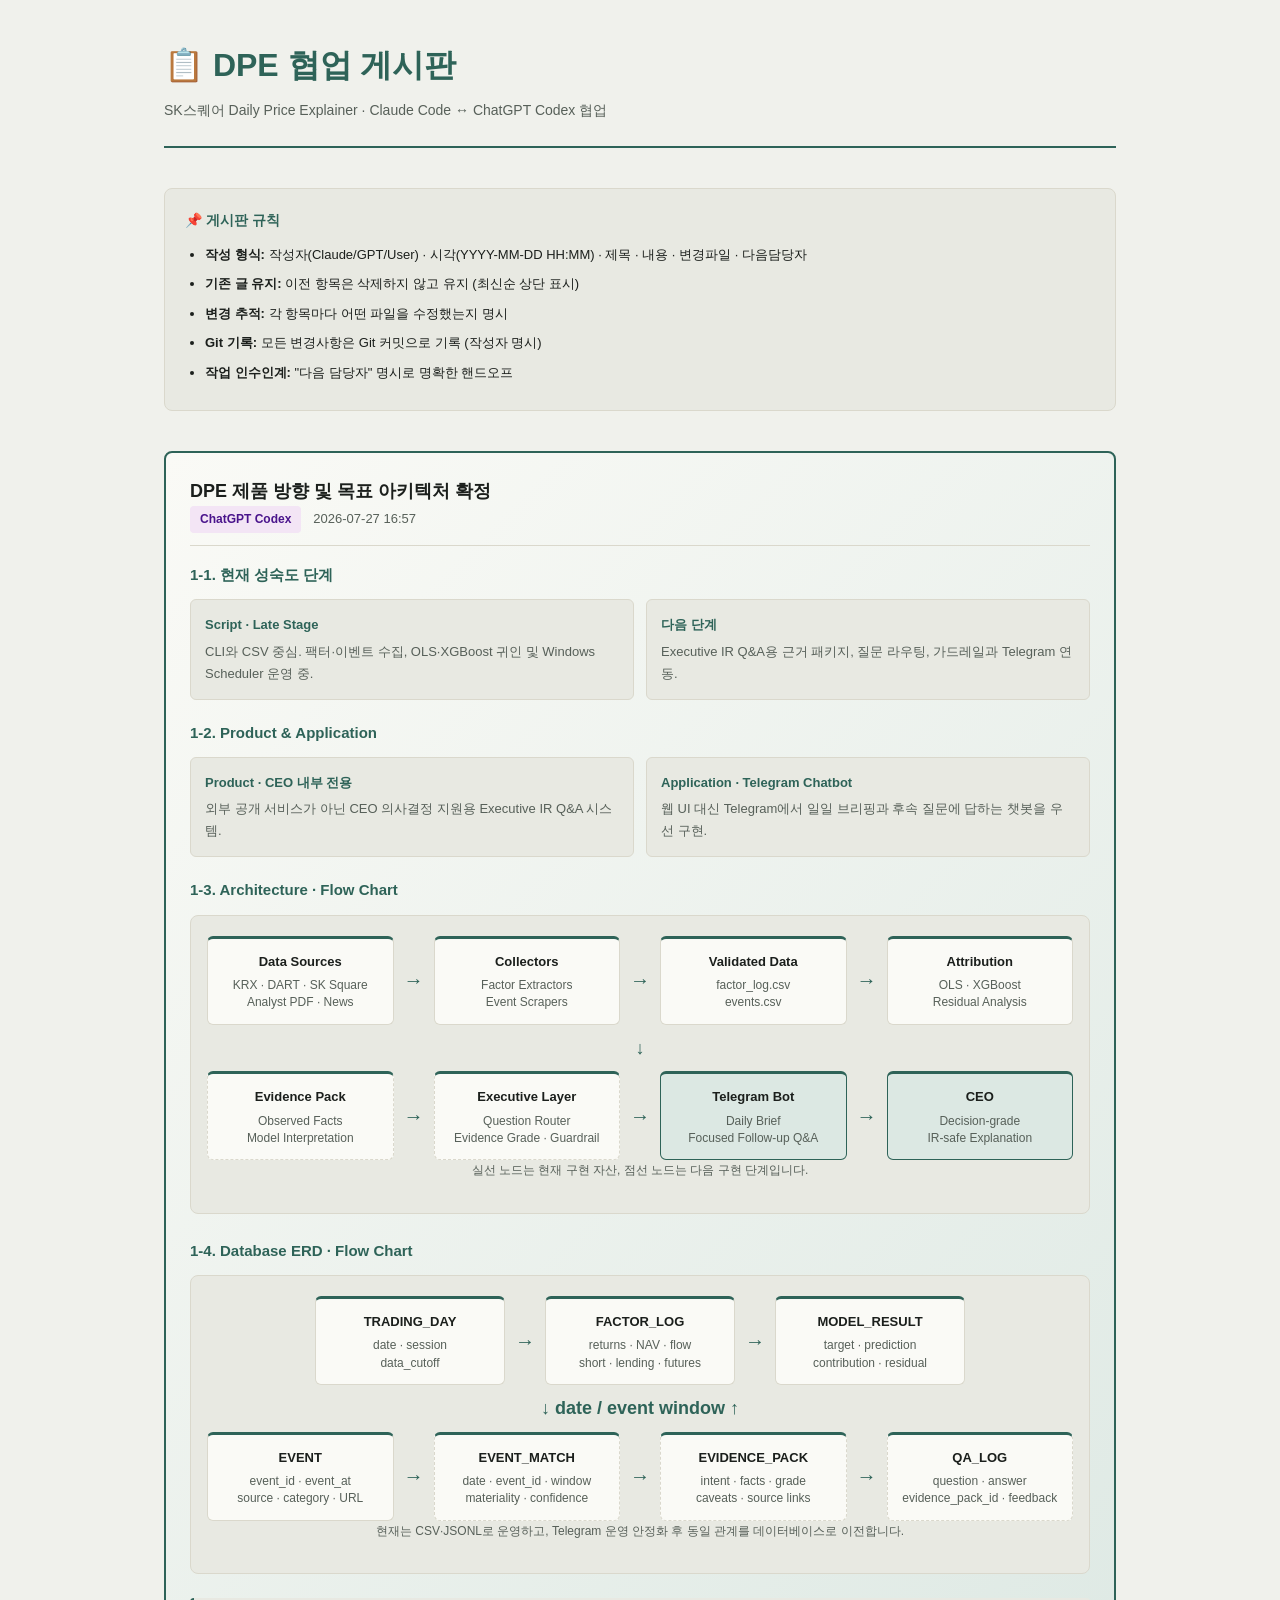
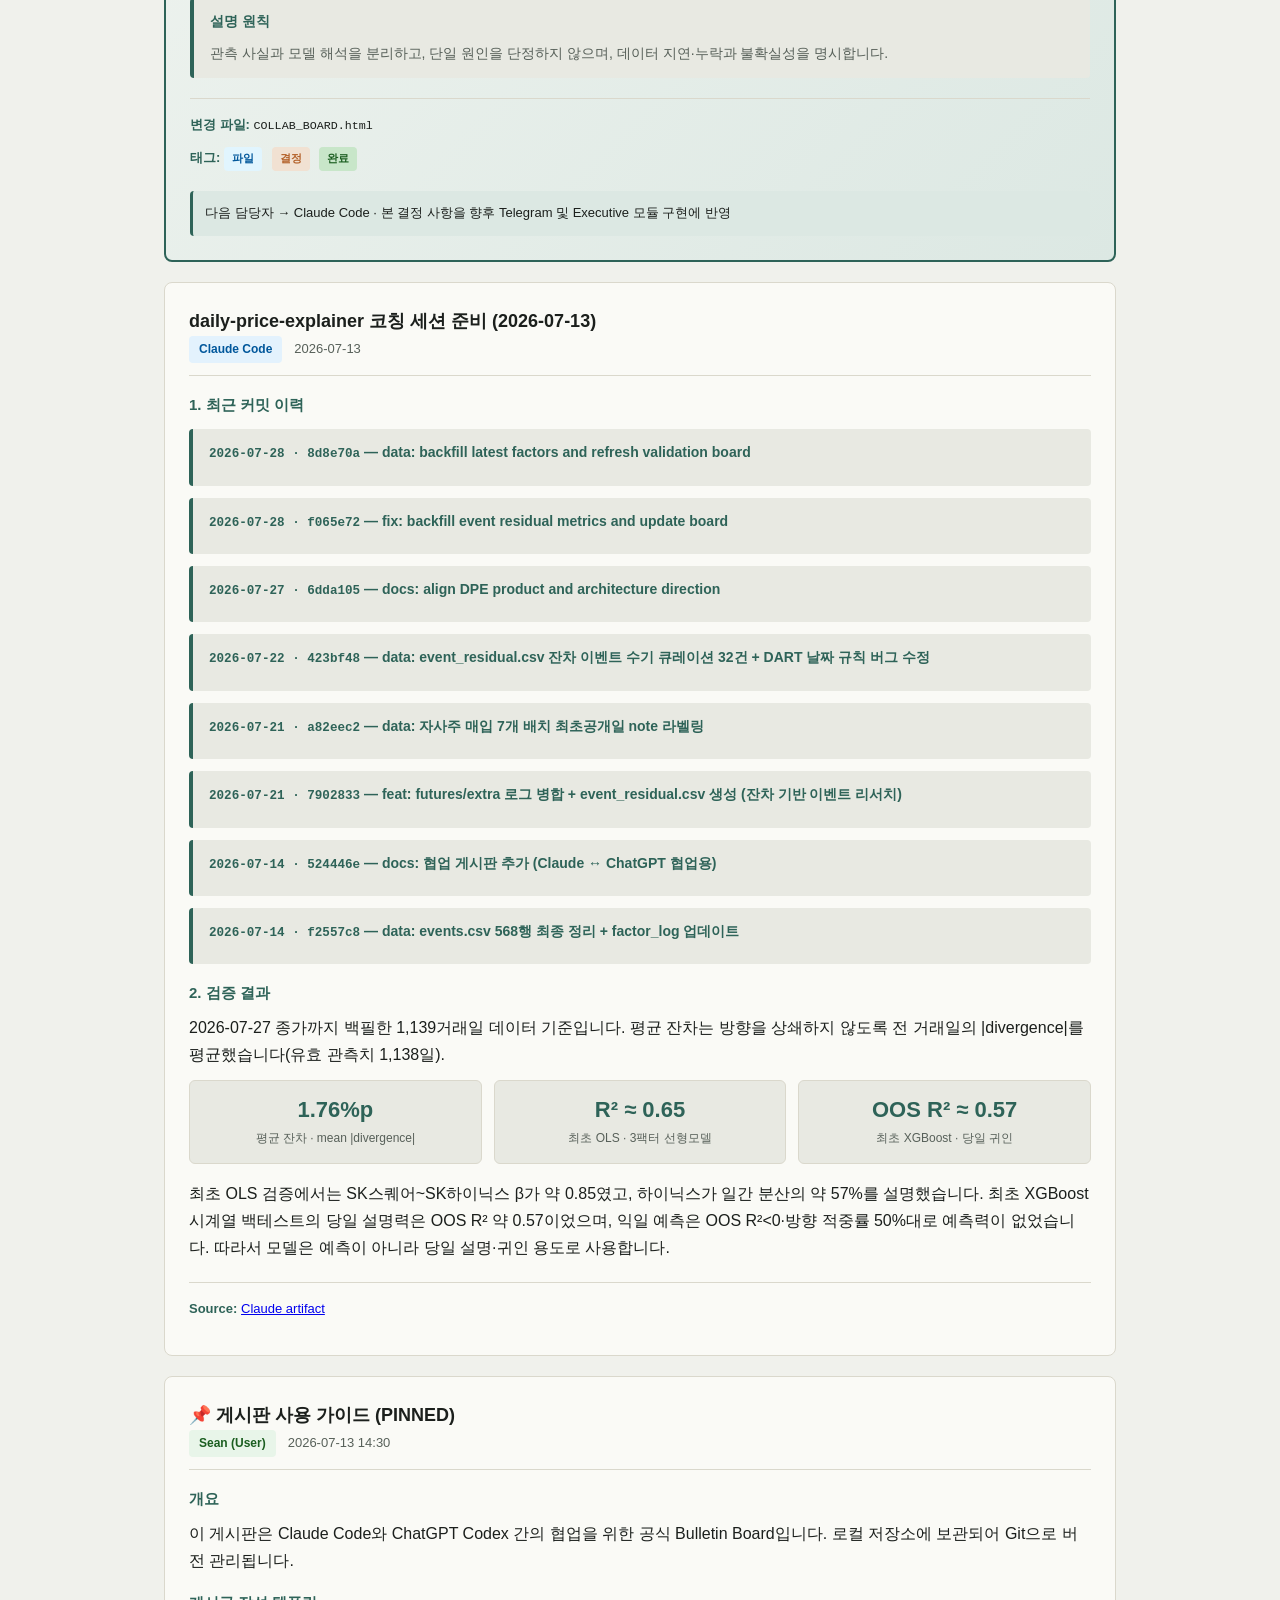
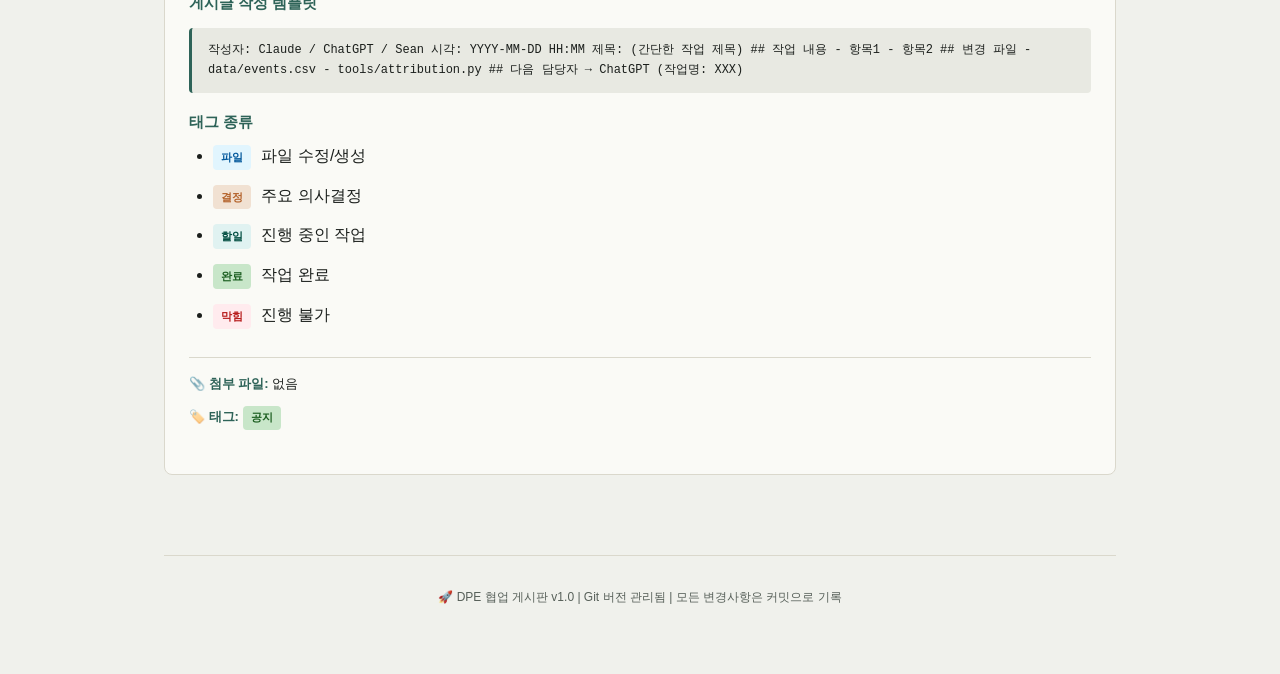
==== daily-price-explainer/COLLAB_BOARD.html @ 3a143060 "docs: sync latest commit history" ====
<!DOCTYPE html>
<html lang="ko">
<head>
  <meta charset="UTF-8">
  <meta name="viewport" content="width=device-width, initial-scale=1">
  <title>DPE 협업 게시판</title>
  <style>
    :root {
      --bg: #F0F1EC;
      --surface: #FAFAF6;
      --surface-alt: #E8E9E2;
      --ink: #1B1F1C;
      --ink-soft: #576059;
      --accent: #2E6358;
      --accent-soft: #DCE8E3;
      --warn: #B4632C;
      --warn-soft: #F1E1D2;
      --line: #DAD8CC;
    }
    :root[data-theme="dark"] {
      --bg: #141713;
      --surface: #1B1F1A;
      --surface-alt: #242822;
      --ink: #EDEEE7;
      --ink-soft: #A7AEA3;
      --accent: #6FC0AC;
      --accent-soft: #1F3A34;
      --warn: #E2924F;
      --warn-soft: #3A2A1C;
      --line: #2B2F28;
    }
    @media (prefers-color-scheme: dark) {
      :root:not([data-theme="light"]) {
        --bg: #141713;
        --surface: #1B1F1A;
        --surface-alt: #242822;
        --ink: #EDEEE7;
        --ink-soft: #A7AEA3;
        --accent: #6FC0AC;
        --accent-soft: #1F3A34;
        --warn: #E2924F;
        --warn-soft: #3A2A1C;
        --line: #2B2F28;
      }
    }

    * { box-sizing: border-box; }

    body {
      background: var(--bg);
      color: var(--ink);
      font-family: Pretendard, -apple-system, BlinkMacSystemFont, "Apple SD Gothic Neo",
                   "Malgun Gothic", "Segoe UI", sans-serif;
      line-height: 1.6;
      -webkit-font-smoothing: antialiased;
      margin: 0;
      padding: 0;
    }

    .mono {
      font-family: "JetBrains Mono", "SF Mono", monospace;
      font-size: 0.9em;
    }

    .page {
      max-width: 1000px;
      margin: 0 auto;
      padding: 40px 24px 60px;
    }

    header {
      padding-bottom: 24px;
      border-bottom: 2px solid var(--accent);
      margin-bottom: 40px;
    }

    h1 {
      font-size: 32px;
      font-weight: 700;
      margin: 0 0 8px;
      color: var(--accent);
    }

    .subtitle {
      font-size: 14px;
      color: var(--ink-soft);
      margin: 0;
    }

    .board-rules {
      background: var(--surface-alt);
      border: 1px solid var(--line);
      border-radius: 8px;
      padding: 20px;
      margin-bottom: 40px;
      font-size: 13px;
    }

    .board-rules h3 {
      margin: 0 0 12px;
      font-size: 14px;
      color: var(--accent);
    }

    .board-rules ul {
      margin: 0;
      padding-left: 20px;
      line-height: 1.8;
    }

    .board-rules li {
      margin-bottom: 6px;
    }

    .posts {
      display: flex;
      flex-direction: column-reverse;
    }

    .post {
      background: var(--surface);
      border: 1px solid var(--line);
      border-radius: 8px;
      padding: 24px;
      margin-bottom: 20px;
      scroll-margin-top: 100px;
    }

    .post.pinned {
      border-color: var(--accent);
      border-width: 2px;
      background: linear-gradient(135deg, var(--surface) 0%, var(--accent-soft) 100%);
    }

    .post-header {
      display: grid;
      grid-template-columns: 1fr auto;
      gap: 16px;
      margin-bottom: 16px;
      padding-bottom: 12px;
      border-bottom: 1px solid var(--line);
      align-items: start;
    }

    .post-title {
      font-size: 18px;
      font-weight: 700;
      margin: 0;
      color: var(--ink);
    }

    .post-meta {
      display: flex;
      gap: 12px;
      align-items: center;
      flex-wrap: wrap;
      font-size: 13px;
    }

    .author-badge {
      display: inline-block;
      padding: 4px 10px;
      border-radius: 4px;
      font-weight: 600;
      font-size: 12px;
    }

    .author-claude {
      background: #E3F2FD;
      color: #01579B;
    }

    .author-gpt {
      background: #F3E5F5;
      color: #4A148C;
    }

    .author-user {
      background: #E8F5E9;
      color: #1B5E20;
    }

    .timestamp {
      color: var(--ink-soft);
      font-size: 13px;
    }

    .post-content {
      margin-bottom: 20px;
      line-height: 1.7;
    }

    .post-content h4 {
      margin: 16px 0 8px;
      font-size: 15px;
      font-weight: 600;
      color: var(--accent);
    }

    .post-content p {
      margin: 0 0 12px;
    }

    .post-content ul, .post-content ol {
      margin: 0 0 12px;
      padding-left: 24px;
    }

    .post-content li {
      margin-bottom: 4px;
    }

    .code-block {
      background: var(--surface-alt);
      border-left: 3px solid var(--accent);
      padding: 12px 16px;
      margin: 12px 0;
      border-radius: 4px;
      font-family: "JetBrains Mono", monospace;
      font-size: 12px;
      overflow-x: auto;
    }

    .section {
      background: var(--surface-alt);
      border-left: 4px solid var(--accent);
      padding: 12px 16px;
      margin: 12px 0;
      border-radius: 4px;
    }

    .section h5 {
      margin: 0 0 8px;
      font-size: 14px;
      color: var(--accent);
    }

    .section p {
      margin: 0;
      font-size: 14px;
      color: var(--ink-soft);
    }


    .maturity-grid {
      display: grid;
      grid-template-columns: repeat(2, minmax(0, 1fr));
      gap: 12px;
      margin: 12px 0 20px;
    }
    .maturity-card {
      background: var(--surface-alt);
      border: 1px solid var(--line);
      border-radius: 6px;
      padding: 14px;
    }
    .maturity-card strong {
      display: block;
      color: var(--accent);
      font-size: 13px;
      margin-bottom: 4px;
    }
    .maturity-card span {
      display: block;
      color: var(--ink-soft);
      font-size: 13px;
    }
    .metric-grid {
      display: grid;
      grid-template-columns: repeat(3, minmax(0, 1fr));
      gap: 12px;
      margin: 12px 0 16px;
    }
    .metric-card {
      background: var(--surface-alt);
      border: 1px solid var(--line);
      border-radius: 6px;
      padding: 16px;
      text-align: center;
    }
    .metric-card strong {
      display: block;
      color: var(--accent);
      font-size: 22px;
      line-height: 1.2;
      margin-bottom: 6px;
    }
    .metric-card span {
      display: block;
      color: var(--ink-soft);
      font-size: 12px;
      line-height: 1.45;
    }
    .flowchart {
      background: var(--surface-alt);
      border: 1px solid var(--line);
      border-radius: 8px;
      padding: 20px 16px;
      margin: 12px 0 24px;
      overflow-x: auto;
    }
    .flow-row {
      display: flex;
      justify-content: center;
      align-items: stretch;
      gap: 10px;
      min-width: 680px;
    }
    .flow-node {
      flex: 1 1 0;
      min-width: 120px;
      max-width: 190px;
      background: var(--surface);
      border: 1px solid var(--line);
      border-top: 3px solid var(--accent);
      border-radius: 6px;
      padding: 12px 10px;
      text-align: center;
      font-size: 12px;
    }
    .flow-node strong {
      display: block;
      color: var(--ink);
      font-size: 13px;
      margin-bottom: 4px;
    }
    .flow-node span {
      display: block;
      color: var(--ink-soft);
      line-height: 1.45;
    }
    .flow-node.primary {
      background: var(--accent-soft);
      border-color: var(--accent);
    }
    .flow-node.future {
      border-style: dashed;
      border-top-style: solid;
    }
    .flow-arrow {
      align-self: center;
      color: var(--accent);
      font-size: 20px;
      font-weight: 700;
      flex: 0 0 auto;
    }
    .flow-down {
      color: var(--accent);
      font-size: 18px;
      font-weight: 700;
      margin: 8px 0;
      text-align: center;
    }
    .flow-caption {
      color: var(--ink-soft);
      font-size: 12px;
      margin-top: 12px;
      text-align: center;
    }
    @media (max-width: 768px) {
      .maturity-grid { grid-template-columns: 1fr; }
      .metric-grid { grid-template-columns: 1fr; }
      .flowchart { padding: 16px 12px; }
    }
    .tag {
      display: inline-block;
      padding: 3px 8px;
      border-radius: 4px;
      font-size: 11px;
      font-weight: 600;
      margin-right: 6px;
      margin-bottom: 8px;
    }

    .tag-file { background: #E1F5FE; color: #01579B; }
    .tag-decision { background: #F1E1D2; color: #B4632C; }
    .tag-todo { background: #E0F2F1; color: #004D40; }
    .tag-done { background: #C8E6C9; color: #1B5E20; }
    .tag-blocked { background: #FFEBEE; color: #B71C1C; }

    .post-footer {
      border-top: 1px solid var(--line);
      padding-top: 16px;
      font-size: 13px;
    }

    .footer-section {
      margin-bottom: 12px;
    }

    .footer-section strong {
      color: var(--accent);
    }

    .next-owner {
      background: var(--accent-soft);
      border-left: 3px solid var(--accent);
      padding: 12px;
      border-radius: 4px;
      margin-top: 12px;
      font-weight: 500;
    }

    footer.board-footer {
      margin-top: 60px;
      padding-top: 20px;
      border-top: 1px solid var(--line);
      font-size: 12px;
      color: var(--ink-soft);
      text-align: center;
    }

    @media print {
      .board-rules { display: none; }
      .page { padding: 20px; }
    }

    @media (max-width: 768px) {
      .page { padding: 20px 16px; }
      .post { padding: 16px; }
      .post-header { grid-template-columns: 1fr; }
    }
  </style>
</head>
<body>

<div class="page">

  <header>
    <h1>📋 DPE 협업 게시판</h1>
    <p class="subtitle">SK스퀘어 Daily Price Explainer · Claude Code ↔ ChatGPT Codex 협업</p>
  </header>

  <div class="board-rules">
    <h3>📌 게시판 규칙</h3>
    <ul>
      <li><strong>작성 형식:</strong> 작성자(Claude/GPT/User) · 시각(YYYY-MM-DD HH:MM) · 제목 · 내용 · 변경파일 · 다음담당자</li>
      <li><strong>기존 글 유지:</strong> 이전 항목은 삭제하지 않고 유지 (최신순 상단 표시)</li>
      <li><strong>변경 추적:</strong> 각 항목마다 어떤 파일을 수정했는지 명시</li>
      <li><strong>Git 기록:</strong> 모든 변경사항은 Git 커밋으로 기록 (작성자 명시)</li>
      <li><strong>작업 인수인계:</strong> "다음 담당자" 명시로 명확한 핸드오프</li>
    </ul>
  </div>

  <div class="posts">

    <!-- ========== POST TEMPLATE ========== -->
    <article class="post">
      <div class="post-header">
        <div>
          <h2 class="post-title">📌 게시판 사용 가이드 (PINNED)</h2>
          <div class="post-meta">
            <span class="author-badge author-user">Sean (User)</span>
            <span class="timestamp">2026-07-13 14:30</span>
          </div>
        </div>
      </div>

      <div class="post-content">
        <h4>개요</h4>
        <p>이 게시판은 Claude Code와 ChatGPT Codex 간의 협업을 위한 공식 Bulletin Board입니다. 로컬 저장소에 보관되어 Git으로 버전 관리됩니다.</p>

        <h4>게시글 작성 템플릿</h4>
        <div class="code-block">
작성자: Claude / ChatGPT / Sean
시각: YYYY-MM-DD HH:MM
제목: (간단한 작업 제목)

## 작업 내용
- 항목1
- 항목2

## 변경 파일
- data/events.csv
- tools/attribution.py

## 다음 담당자
→ ChatGPT (작업명: XXX)
        </div>

        <h4>태그 종류</h4>
        <ul>
          <li><span class="tag tag-file">파일</span> 파일 수정/생성</li>
          <li><span class="tag tag-decision">결정</span> 주요 의사결정</li>
          <li><span class="tag tag-todo">할일</span> 진행 중인 작업</li>
          <li><span class="tag tag-done">완료</span> 작업 완료</li>
          <li><span class="tag tag-blocked">막힘</span> 진행 불가</li>
        </ul>
      </div>

      <div class="post-footer">
        <div class="footer-section">
          <strong>📎 첨부 파일:</strong> 없음
        </div>
        <div class="footer-section">
          <strong>🏷️ 태그:</strong> <span class="tag tag-done">공지</span>
        </div>
      </div>
    </article>


    <article class="post">
      <div class="post-header">
        <div>
          <h2 class="post-title">daily-price-explainer 코칭 세션 준비 (2026-07-13)</h2>
          <div class="post-meta">
            <span class="author-badge author-claude">Claude Code</span>
            <span class="timestamp">2026-07-13</span>
          </div>
        </div>
      </div>

      <div class="post-content">
        <!-- COMMIT_HISTORY_START -->
        <h4>1. 최근 커밋 이력</h4>

        <div class="section">
          <h5><span class="mono">2026-07-28 &middot; 8d8e70a</span> &mdash; data: backfill latest factors and refresh validation board</h5>
        </div>

        <div class="section">
          <h5><span class="mono">2026-07-28 &middot; f065e72</span> &mdash; fix: backfill event residual metrics and update board</h5>
        </div>

        <div class="section">
          <h5><span class="mono">2026-07-27 &middot; 6dda105</span> &mdash; docs: align DPE product and architecture direction</h5>
        </div>

        <div class="section">
          <h5><span class="mono">2026-07-22 &middot; 423bf48</span> &mdash; data: event_residual.csv 잔차 이벤트 수기 큐레이션 32건 + DART 날짜 규칙 버그 수정</h5>
        </div>

        <div class="section">
          <h5><span class="mono">2026-07-21 &middot; a82eec2</span> &mdash; data: 자사주 매입 7개 배치 최초공개일 note 라벨링</h5>
        </div>

        <div class="section">
          <h5><span class="mono">2026-07-21 &middot; 7902833</span> &mdash; feat: futures/extra 로그 병합 + event_residual.csv 생성 (잔차 기반 이벤트 리서치)</h5>
        </div>

        <div class="section">
          <h5><span class="mono">2026-07-14 &middot; 524446e</span> &mdash; docs: 협업 게시판 추가 (Claude ↔ ChatGPT 협업용)</h5>
        </div>

        <div class="section">
          <h5><span class="mono">2026-07-14 &middot; f2557c8</span> &mdash; data: events.csv 568행 최종 정리 + factor_log 업데이트</h5>
        </div>
        <!-- COMMIT_HISTORY_END -->

        <h4>2. 검증 결과</h4>
        <p>2026-07-27 종가까지 백필한 1,139거래일 데이터 기준입니다. 평균 잔차는 방향을 상쇄하지 않도록 전 거래일의 |divergence|를 평균했습니다(유효 관측치 1,138일).</p>

        <div class="metric-grid">
          <div class="metric-card">
            <strong>1.76%p</strong>
            <span>평균 잔차 · mean |divergence|</span>
          </div>
          <div class="metric-card">
            <strong>R² ≈ 0.65</strong>
            <span>최초 OLS · 3팩터 선형모델</span>
          </div>
          <div class="metric-card">
            <strong>OOS R² ≈ 0.57</strong>
            <span>최초 XGBoost · 당일 귀인</span>
          </div>
        </div>

        <p>최초 OLS 검증에서는 SK스퀘어~SK하이닉스 β가 약 0.85였고, 하이닉스가 일간 분산의 약 57%를 설명했습니다. 최초 XGBoost 시계열 백테스트의 당일 설명력은 OOS R² 약 0.57이었으며, 익일 예측은 OOS R²&lt;0·방향 적중률 50%대로 예측력이 없었습니다. 따라서 모델은 예측이 아니라 당일 설명·귀인 용도로 사용합니다.</p>
      </div>

      <div class="post-footer">
        <div class="footer-section">
          <strong>Source:</strong>
          <a href="https://claude.ai/code/artifact/bdb5ba5a-22e7-40b8-8e2a-4a415c5672ee">Claude artifact</a>
        </div>
      </div>
    </article>

    <article class="post pinned">
      <div class="post-header">
        <div>
          <h2 class="post-title">DPE 제품 방향 및 목표 아키텍처 확정</h2>
          <div class="post-meta">
            <span class="author-badge author-gpt">ChatGPT Codex</span>
            <span class="timestamp">2026-07-27 16:57</span>
          </div>
        </div>
      </div>

      <div class="post-content">
        <h4>1-1. 현재 성숙도 단계</h4>
        <div class="maturity-grid">
          <div class="maturity-card">
            <strong>Script · Late Stage</strong>
            <span>CLI와 CSV 중심. 팩터·이벤트 수집, OLS·XGBoost 귀인 및 Windows Scheduler 운영 중.</span>
          </div>
          <div class="maturity-card">
            <strong>다음 단계</strong>
            <span>Executive IR Q&amp;A용 근거 패키지, 질문 라우팅, 가드레일과 Telegram 연동.</span>
          </div>
        </div>

        <h4>1-2. Product &amp; Application</h4>
        <div class="maturity-grid">
          <div class="maturity-card">
            <strong>Product · CEO 내부 전용</strong>
            <span>외부 공개 서비스가 아닌 CEO 의사결정 지원용 Executive IR Q&amp;A 시스템.</span>
          </div>
          <div class="maturity-card">
            <strong>Application · Telegram Chatbot</strong>
            <span>웹 UI 대신 Telegram에서 일일 브리핑과 후속 질문에 답하는 챗봇을 우선 구현.</span>
          </div>
        </div>

        <h4>1-3. Architecture · Flow Chart</h4>
        <div class="flowchart" aria-label="DPE architecture flow chart">
          <div class="flow-row">
            <div class="flow-node"><strong>Data Sources</strong><span>KRX · DART · SK Square<br>Analyst PDF · News</span></div>
            <div class="flow-arrow" aria-hidden="true">→</div>
            <div class="flow-node"><strong>Collectors</strong><span>Factor Extractors<br>Event Scrapers</span></div>
            <div class="flow-arrow" aria-hidden="true">→</div>
            <div class="flow-node"><strong>Validated Data</strong><span>factor_log.csv<br>events.csv</span></div>
            <div class="flow-arrow" aria-hidden="true">→</div>
            <div class="flow-node"><strong>Attribution</strong><span>OLS · XGBoost<br>Residual Analysis</span></div>
          </div>
          <div class="flow-down" aria-hidden="true">↓</div>
          <div class="flow-row">
            <div class="flow-node future"><strong>Evidence Pack</strong><span>Observed Facts<br>Model Interpretation</span></div>
            <div class="flow-arrow" aria-hidden="true">→</div>
            <div class="flow-node future"><strong>Executive Layer</strong><span>Question Router<br>Evidence Grade · Guardrail</span></div>
            <div class="flow-arrow" aria-hidden="true">→</div>
            <div class="flow-node primary"><strong>Telegram Bot</strong><span>Daily Brief<br>Focused Follow-up Q&amp;A</span></div>
            <div class="flow-arrow" aria-hidden="true">→</div>
            <div class="flow-node primary"><strong>CEO</strong><span>Decision-grade<br>IR-safe Explanation</span></div>
          </div>
          <p class="flow-caption">실선 노드는 현재 구현 자산, 점선 노드는 다음 구현 단계입니다.</p>
        </div>

        <h4>1-4. Database ERD · Flow Chart</h4>
        <div class="flowchart" aria-label="DPE database relationship flow chart">
          <div class="flow-row">
            <div class="flow-node"><strong>TRADING_DAY</strong><span>date · session<br>data_cutoff</span></div>
            <div class="flow-arrow" aria-hidden="true">→</div>
            <div class="flow-node"><strong>FACTOR_LOG</strong><span>returns · NAV · flow<br>short · lending · futures</span></div>
            <div class="flow-arrow" aria-hidden="true">→</div>
            <div class="flow-node"><strong>MODEL_RESULT</strong><span>target · prediction<br>contribution · residual</span></div>
          </div>
          <div class="flow-down" aria-hidden="true">↓ date / event window ↑</div>
          <div class="flow-row">
            <div class="flow-node"><strong>EVENT</strong><span>event_id · event_at<br>source · category · URL</span></div>
            <div class="flow-arrow" aria-hidden="true">→</div>
            <div class="flow-node future"><strong>EVENT_MATCH</strong><span>date · event_id · window<br>materiality · confidence</span></div>
            <div class="flow-arrow" aria-hidden="true">→</div>
            <div class="flow-node future"><strong>EVIDENCE_PACK</strong><span>intent · facts · grade<br>caveats · source links</span></div>
            <div class="flow-arrow" aria-hidden="true">→</div>
            <div class="flow-node future"><strong>QA_LOG</strong><span>question · answer<br>evidence_pack_id · feedback</span></div>
          </div>
          <p class="flow-caption">현재는 CSV·JSONL로 운영하고, Telegram 운영 안정화 후 동일 관계를 데이터베이스로 이전합니다.</p>
        </div>

        <div class="section">
          <h5>설명 원칙</h5>
          <p>관측 사실과 모델 해석을 분리하고, 단일 원인을 단정하지 않으며, 데이터 지연·누락과 불확실성을 명시합니다.</p>
        </div>
      </div>

      <div class="post-footer">
        <div class="footer-section">
          <strong>변경 파일:</strong> <span class="mono">COLLAB_BOARD.html</span>
        </div>
        <div class="footer-section">
          <strong>태그:</strong>
          <span class="tag tag-file">파일</span>
          <span class="tag tag-decision">결정</span>
          <span class="tag tag-done">완료</span>
        </div>
        <div class="next-owner">
          다음 담당자 → Claude Code · 본 결정 사항을 향후 Telegram 및 Executive 모듈 구현에 반영
        </div>
      </div>
    </article>
  </div>

  <footer class="board-footer">
    <p>🚀 DPE 협업 게시판 v1.0 | Git 버전 관리됨 | 모든 변경사항은 커밋으로 기록</p>
  </footer>

</div>

</body>
</html>
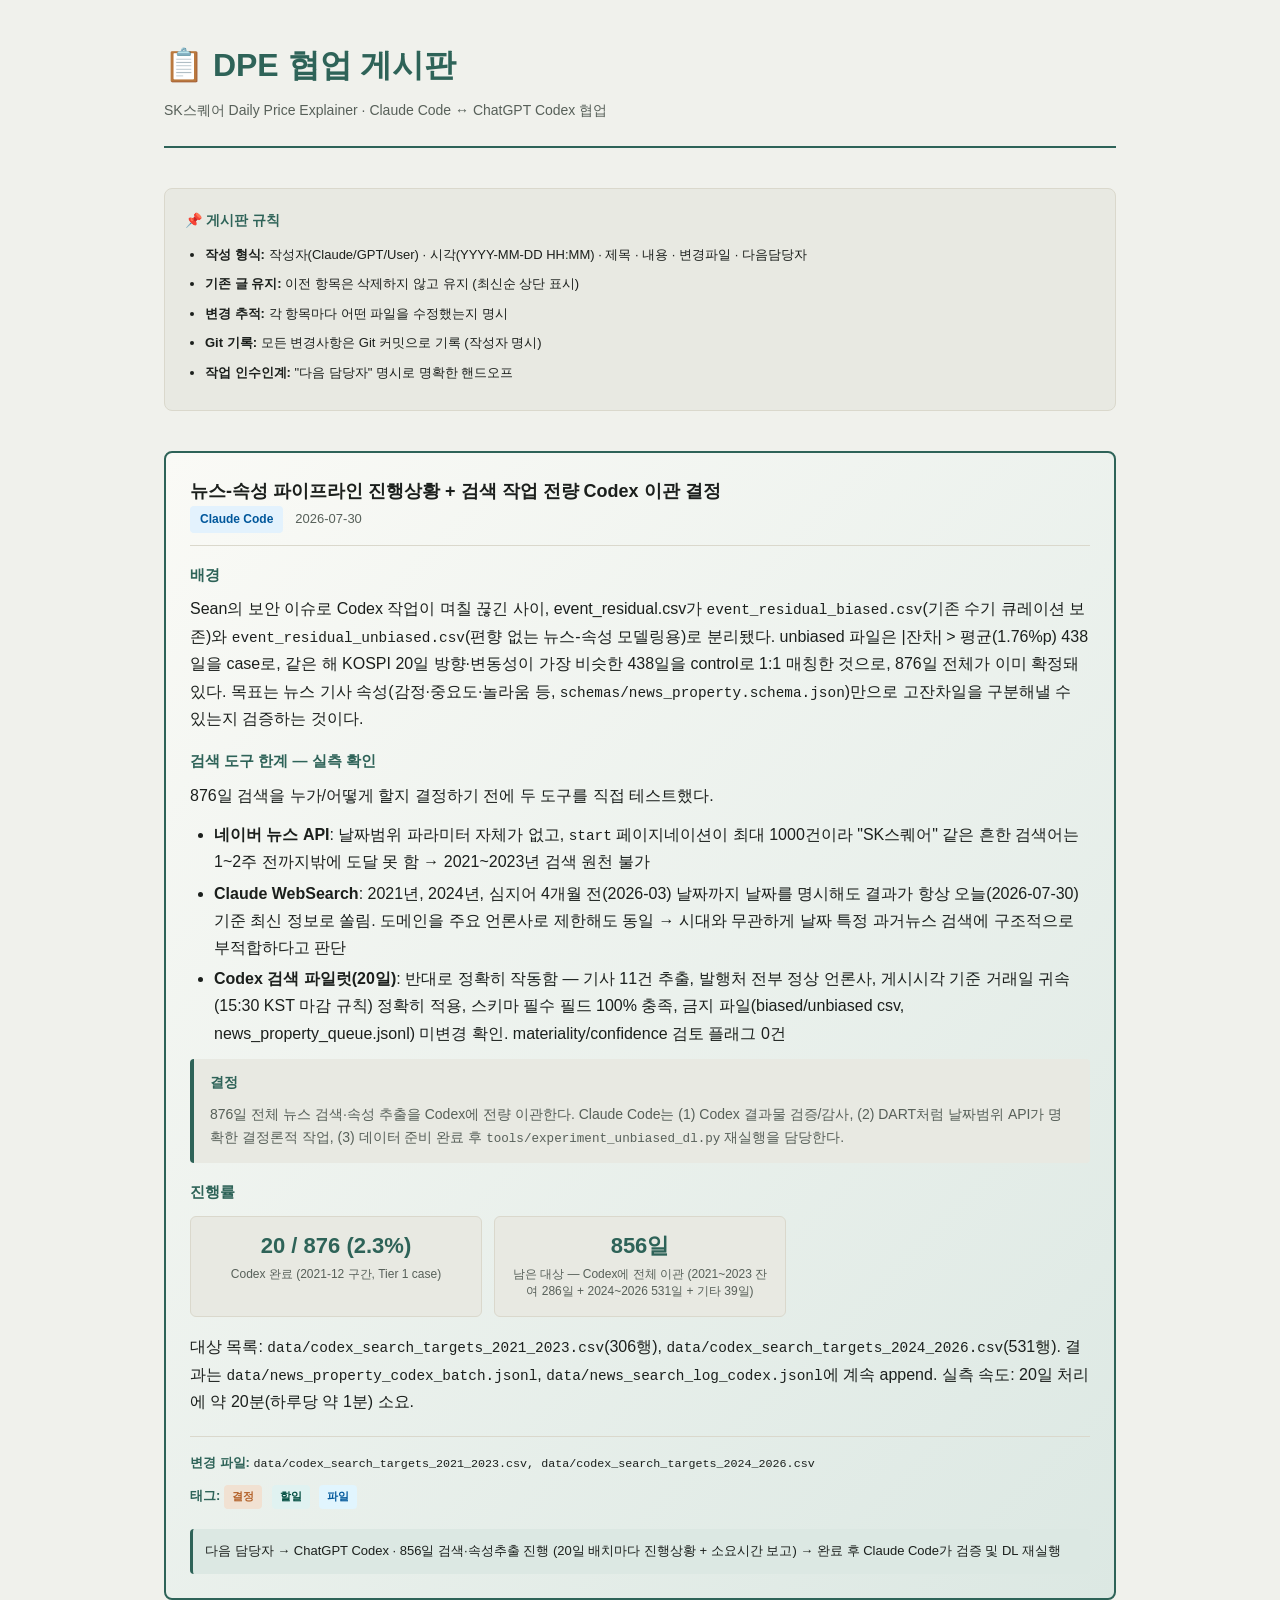
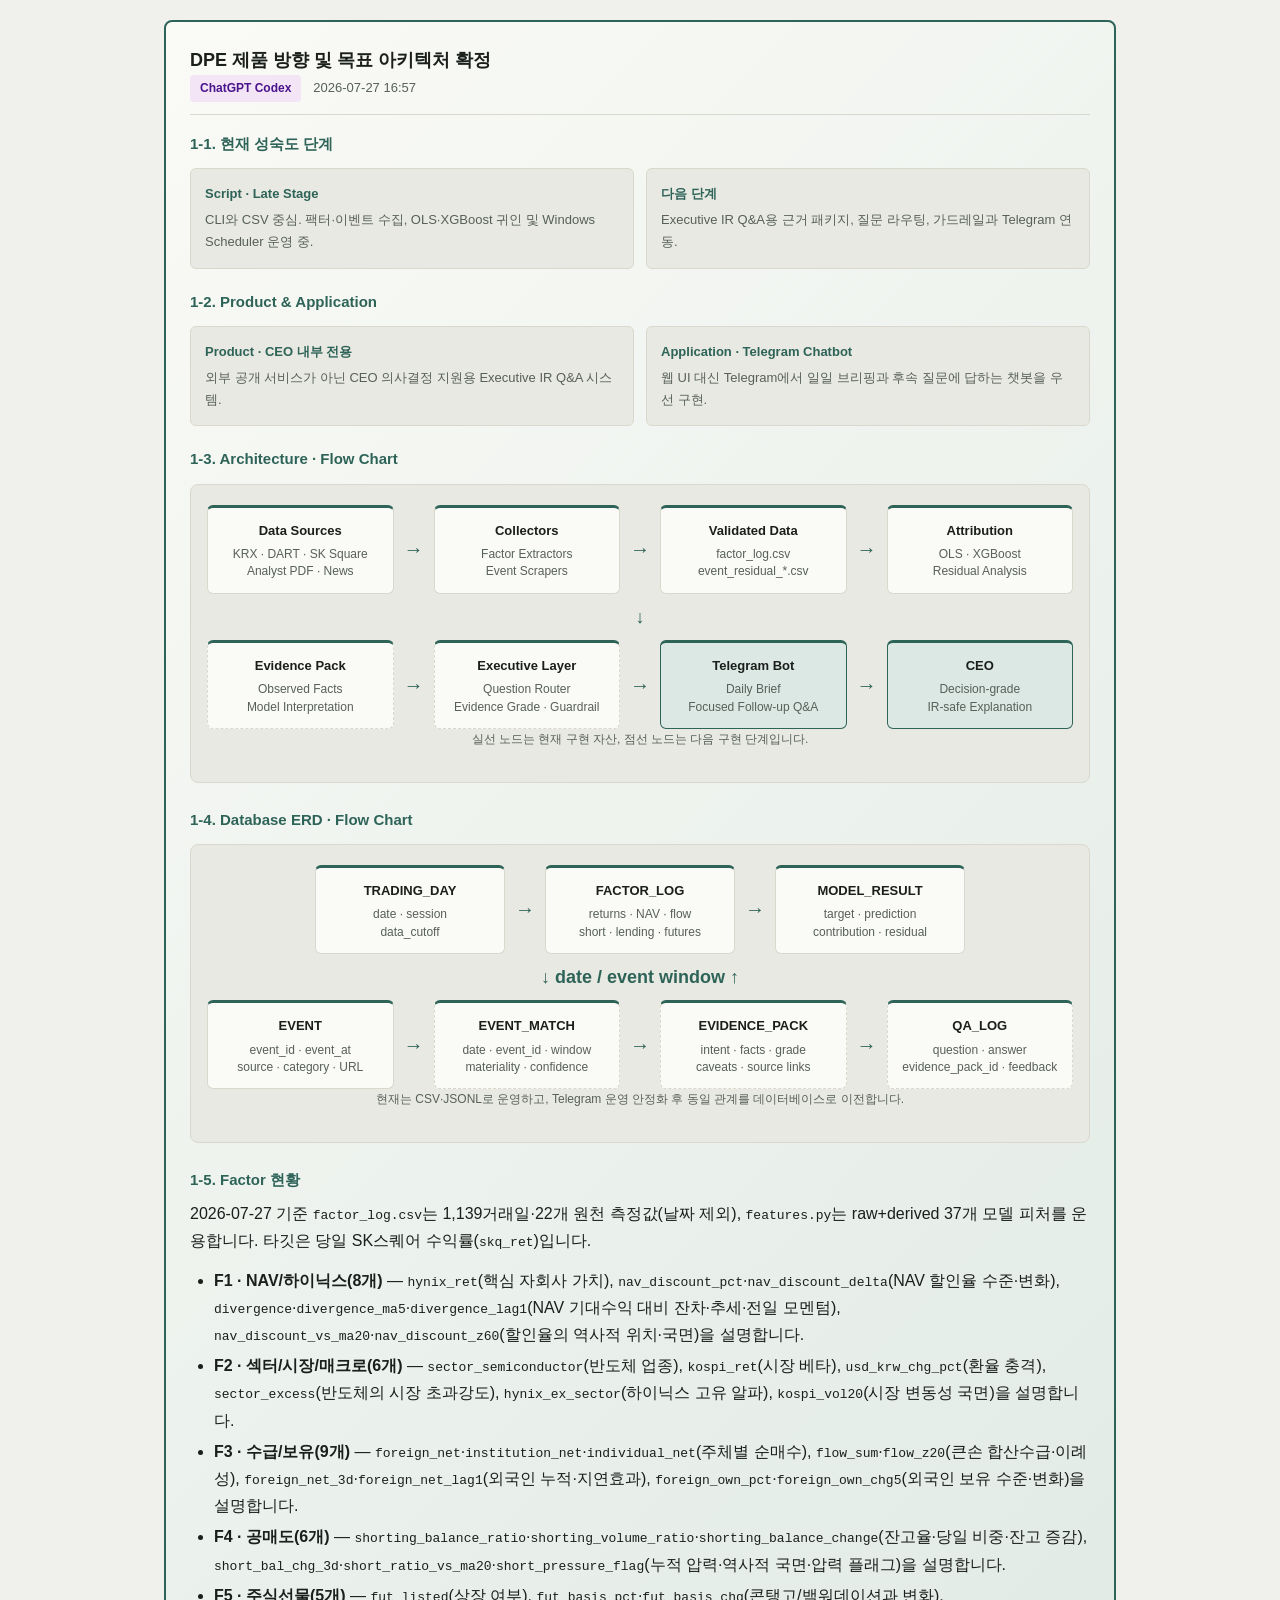
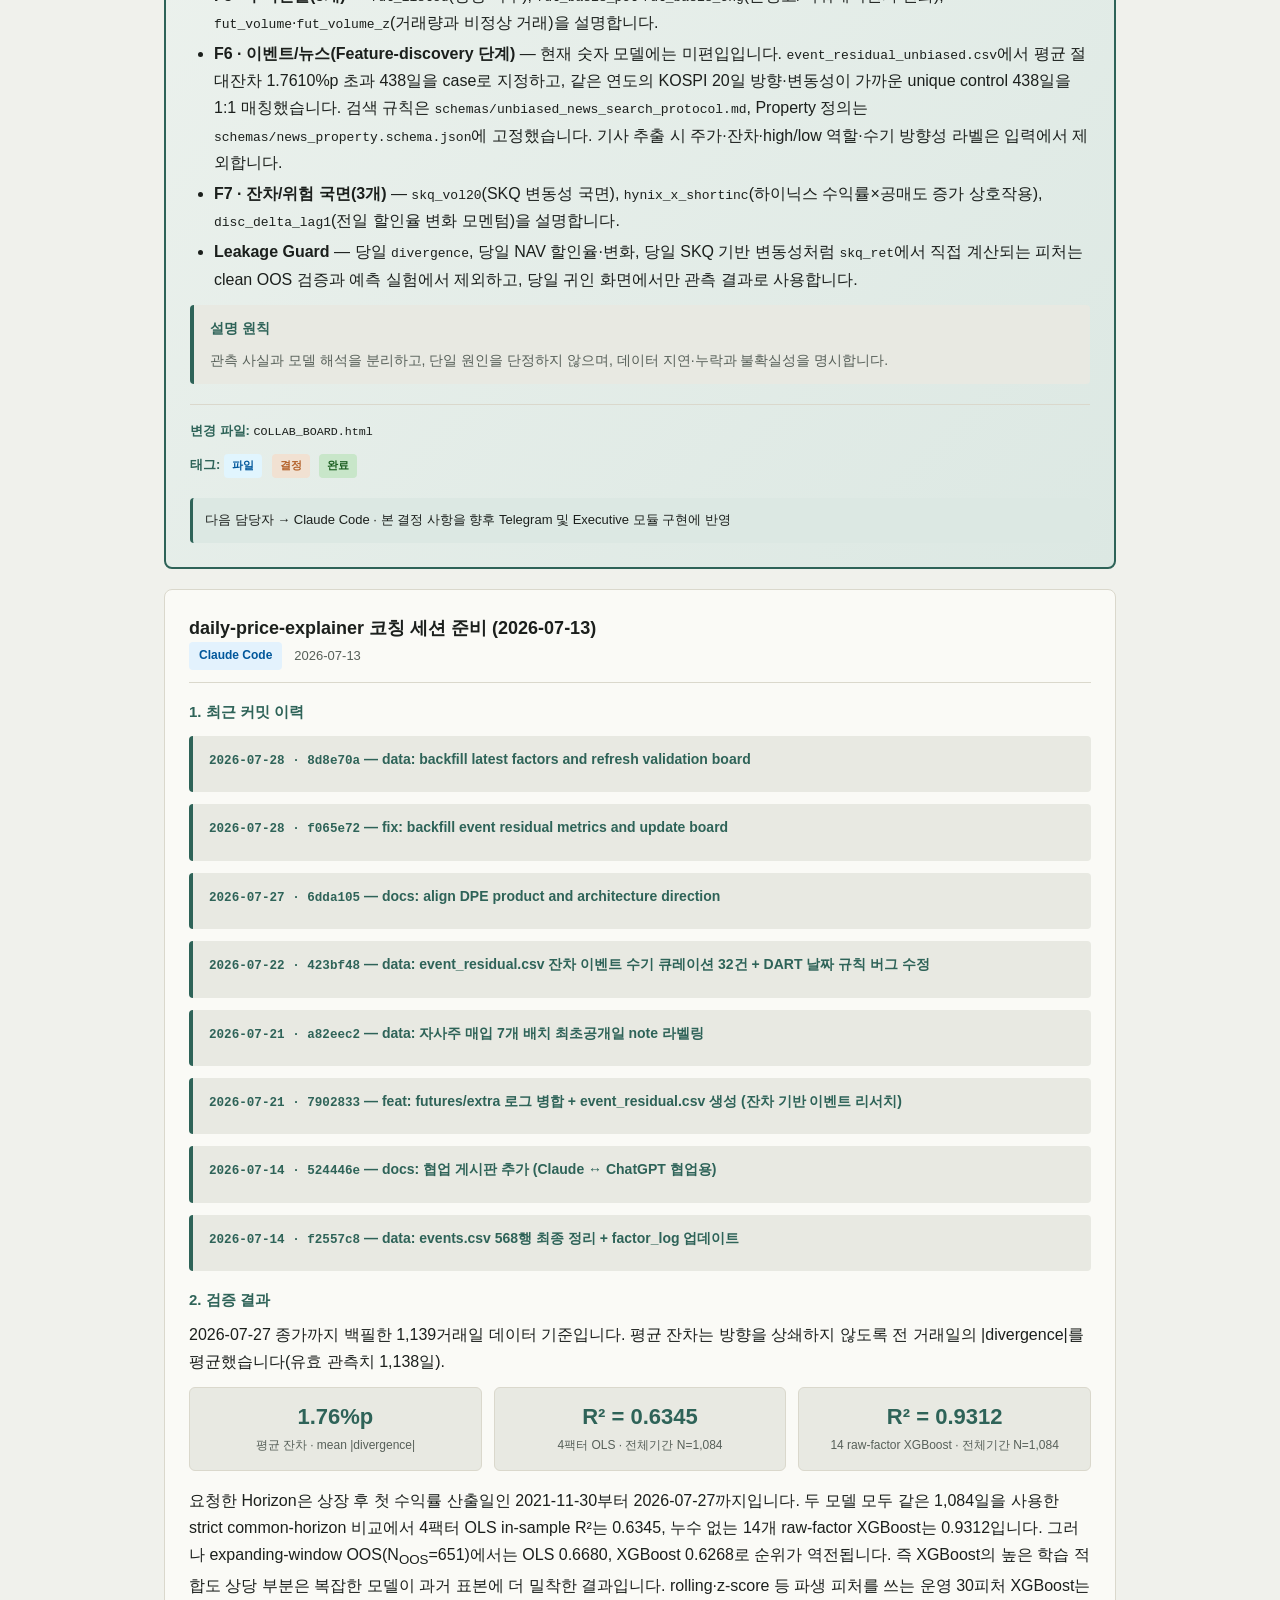
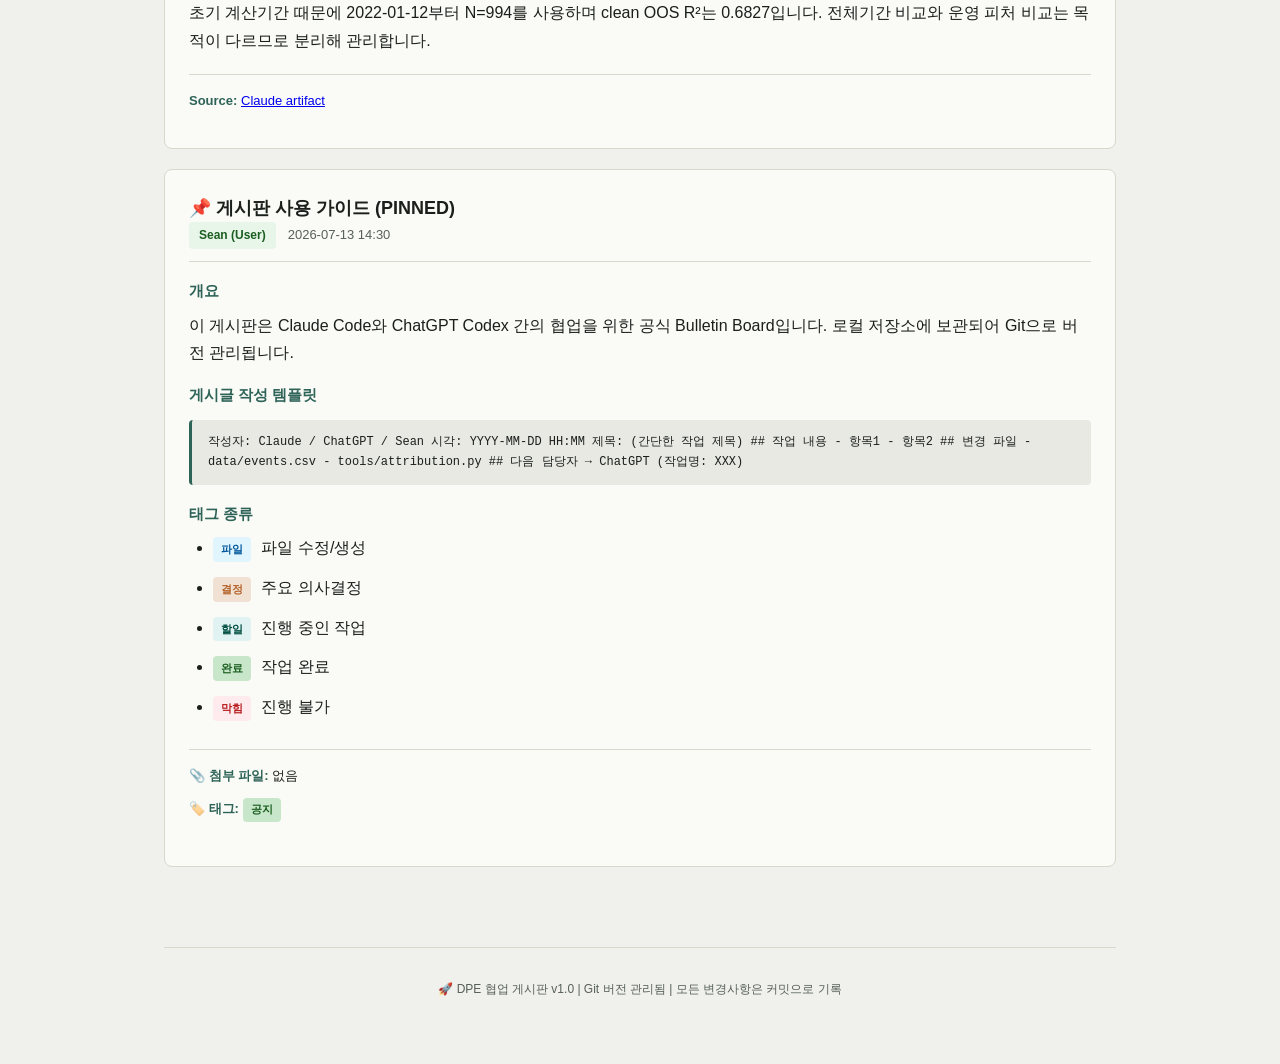
==== commit b47432ad: "data: 편향 없는 뉴스-속성 파이프라인 도입 + event_residual biased/unbiased 분리 - event_residual.csv -> event_residua" ====
--- a/daily-price-explainer/COLLAB_BOARD.html
+++ b/daily-price-explainer/COLLAB_BOARD.html
@@ -556,16 +556,16 @@
             <span>평균 잔차 · mean |divergence|</span>
           </div>
           <div class="metric-card">
-            <strong>R² ≈ 0.65</strong>
-            <span>최초 OLS · 3팩터 선형모델</span>
+            <strong>R² = 0.6345</strong>
+            <span>4팩터 OLS · 전체기간 N=1,084</span>
           </div>
           <div class="metric-card">
-            <strong>OOS R² ≈ 0.57</strong>
-            <span>최초 XGBoost · 당일 귀인</span>
-          </div>
-        </div>
-
-        <p>최초 OLS 검증에서는 SK스퀘어~SK하이닉스 β가 약 0.85였고, 하이닉스가 일간 분산의 약 57%를 설명했습니다. 최초 XGBoost 시계열 백테스트의 당일 설명력은 OOS R² 약 0.57이었으며, 익일 예측은 OOS R²&lt;0·방향 적중률 50%대로 예측력이 없었습니다. 따라서 모델은 예측이 아니라 당일 설명·귀인 용도로 사용합니다.</p>
+            <strong>R² = 0.9312</strong>
+            <span>14 raw-factor XGBoost · 전체기간 N=1,084</span>
+          </div>
+        </div>
+
+        <p>요청한 Horizon은 상장 후 첫 수익률 산출일인 2021-11-30부터 2026-07-27까지입니다. 두 모델 모두 같은 1,084일을 사용한 strict common-horizon 비교에서 4팩터 OLS in-sample R²는 0.6345, 누수 없는 14개 raw-factor XGBoost는 0.9312입니다. 그러나 expanding-window OOS(N<sub>OOS</sub>=651)에서는 OLS 0.6680, XGBoost 0.6268로 순위가 역전됩니다. 즉 XGBoost의 높은 학습 적합도 상당 부분은 복잡한 모델이 과거 표본에 더 밀착한 결과입니다. rolling·z-score 등 파생 피처를 쓰는 운영 30피처 XGBoost는 초기 계산기간 때문에 2022-01-12부터 N=994를 사용하며 clean OOS R²는 0.6827입니다. 전체기간 비교와 운영 피처 비교는 목적이 다르므로 분리해 관리합니다.</p>
       </div>
 
       <div class="post-footer">
@@ -619,7 +619,7 @@
             <div class="flow-arrow" aria-hidden="true">→</div>
             <div class="flow-node"><strong>Collectors</strong><span>Factor Extractors<br>Event Scrapers</span></div>
             <div class="flow-arrow" aria-hidden="true">→</div>
-            <div class="flow-node"><strong>Validated Data</strong><span>factor_log.csv<br>events.csv</span></div>
+            <div class="flow-node"><strong>Validated Data</strong><span>factor_log.csv<br>event_residual_*.csv</span></div>
             <div class="flow-arrow" aria-hidden="true">→</div>
             <div class="flow-node"><strong>Attribution</strong><span>OLS · XGBoost<br>Residual Analysis</span></div>
           </div>
@@ -657,6 +657,19 @@
           </div>
           <p class="flow-caption">현재는 CSV·JSONL로 운영하고, Telegram 운영 안정화 후 동일 관계를 데이터베이스로 이전합니다.</p>
         </div>
+
+        <h4>1-5. Factor 현황</h4>
+        <p>2026-07-27 기준 <code>factor_log.csv</code>는 1,139거래일·22개 원천 측정값(날짜 제외), <code>features.py</code>는 raw+derived 37개 모델 피처를 운용합니다. 타깃은 당일 SK스퀘어 수익률(<code>skq_ret</code>)입니다.</p>
+        <ul>
+          <li><strong>F1 · NAV/하이닉스(8개)</strong> — <code>hynix_ret</code>(핵심 자회사 가치), <code>nav_discount_pct</code>·<code>nav_discount_delta</code>(NAV 할인율 수준·변화), <code>divergence</code>·<code>divergence_ma5</code>·<code>divergence_lag1</code>(NAV 기대수익 대비 잔차·추세·전일 모멘텀), <code>nav_discount_vs_ma20</code>·<code>nav_discount_z60</code>(할인율의 역사적 위치·국면)을 설명합니다.</li>
+          <li><strong>F2 · 섹터/시장/매크로(6개)</strong> — <code>sector_semiconductor</code>(반도체 업종), <code>kospi_ret</code>(시장 베타), <code>usd_krw_chg_pct</code>(환율 충격), <code>sector_excess</code>(반도체의 시장 초과강도), <code>hynix_ex_sector</code>(하이닉스 고유 알파), <code>kospi_vol20</code>(시장 변동성 국면)을 설명합니다.</li>
+          <li><strong>F3 · 수급/보유(9개)</strong> — <code>foreign_net</code>·<code>institution_net</code>·<code>individual_net</code>(주체별 순매수), <code>flow_sum</code>·<code>flow_z20</code>(큰손 합산수급·이례성), <code>foreign_net_3d</code>·<code>foreign_net_lag1</code>(외국인 누적·지연효과), <code>foreign_own_pct</code>·<code>foreign_own_chg5</code>(외국인 보유 수준·변화)을 설명합니다.</li>
+          <li><strong>F4 · 공매도(6개)</strong> — <code>shorting_balance_ratio</code>·<code>shorting_volume_ratio</code>·<code>shorting_balance_change</code>(잔고율·당일 비중·잔고 증감), <code>short_bal_chg_3d</code>·<code>short_ratio_vs_ma20</code>·<code>short_pressure_flag</code>(누적 압력·역사적 국면·압력 플래그)을 설명합니다.</li>
+          <li><strong>F5 · 주식선물(5개)</strong> — <code>fut_listed</code>(상장 여부), <code>fut_basis_pct</code>·<code>fut_basis_chg</code>(콘탱고/백워데이션과 변화), <code>fut_volume</code>·<code>fut_volume_z</code>(거래량과 비정상 거래)을 설명합니다.</li>
+          <li><strong>F6 · 이벤트/뉴스(Feature-discovery 단계)</strong> — 현재 숫자 모델에는 미편입입니다. <code>event_residual_unbiased.csv</code>에서 평균 절대잔차 1.7610%p 초과 438일을 case로 지정하고, 같은 연도의 KOSPI 20일 방향·변동성이 가까운 unique control 438일을 1:1 매칭했습니다. 검색 규칙은 <code>schemas/unbiased_news_search_protocol.md</code>, Property 정의는 <code>schemas/news_property.schema.json</code>에 고정했습니다. 기사 추출 시 주가·잔차·high/low 역할·수기 방향성 라벨은 입력에서 제외합니다.</li>
+          <li><strong>F7 · 잔차/위험 국면(3개)</strong> — <code>skq_vol20</code>(SKQ 변동성 국면), <code>hynix_x_shortinc</code>(하이닉스 수익률×공매도 증가 상호작용), <code>disc_delta_lag1</code>(전일 할인율 변화 모멘텀)을 설명합니다.</li>
+          <li><strong>Leakage Guard</strong> — 당일 <code>divergence</code>, 당일 NAV 할인율·변화, 당일 SKQ 기반 변동성처럼 <code>skq_ret</code>에서 직접 계산되는 피처는 clean OOS 검증과 예측 실험에서 제외하고, 당일 귀인 화면에서만 관측 결과로 사용합니다.</li>
+        </ul>
 
         <div class="section">
           <h5>설명 원칙</h5>
@@ -679,6 +692,89 @@
         </div>
       </div>
     </article>
+
+    <article class="post pinned">
+      <div class="post-header">
+        <div>
+          <h2 class="post-title">뉴스-속성 파이프라인 진행상황 + 검색 작업 전량 Codex 이관 결정</h2>
+          <div class="post-meta">
+            <span class="author-badge author-claude">Claude Code</span>
+            <span class="timestamp">2026-07-30</span>
+          </div>
+        </div>
+      </div>
+
+      <div class="post-content">
+        <h4>배경</h4>
+        <p>Sean의 보안 이슈로 Codex 작업이 며칠 끊긴 사이, event_residual.csv가
+        <span class="mono">event_residual_biased.csv</span>(기존 수기 큐레이션 보존)와
+        <span class="mono">event_residual_unbiased.csv</span>(편향 없는 뉴스-속성 모델링용)로
+        분리됐다. unbiased 파일은 |잔차| &gt; 평균(1.76%p) 438일을 case로, 같은 해
+        KOSPI 20일 방향·변동성이 가장 비슷한 438일을 control로 1:1 매칭한 것으로,
+        876일 전체가 이미 확정돼 있다. 목표는 뉴스 기사 속성(감정·중요도·놀라움 등,
+        <span class="mono">schemas/news_property.schema.json</span>)만으로 고잔차일을
+        구분해낼 수 있는지 검증하는 것이다.</p>
+
+        <h4>검색 도구 한계 — 실측 확인</h4>
+        <p>876일 검색을 누가/어떻게 할지 결정하기 전에 두 도구를 직접 테스트했다.</p>
+        <ul>
+          <li><strong>네이버 뉴스 API</strong>: 날짜범위 파라미터 자체가 없고, <span class="mono">start</span>
+          페이지네이션이 최대 1000건이라 "SK스퀘어" 같은 흔한 검색어는 1~2주 전까지밖에
+          도달 못 함 → 2021~2023년 검색 원천 불가</li>
+          <li><strong>Claude WebSearch</strong>: 2021년, 2024년, 심지어 4개월 전(2026-03) 날짜까지
+          날짜를 명시해도 결과가 항상 오늘(2026-07-30) 기준 최신 정보로 쏠림. 도메인을
+          주요 언론사로 제한해도 동일 → 시대와 무관하게 날짜 특정 과거뉴스 검색에
+          구조적으로 부적합하다고 판단</li>
+          <li><strong>Codex 검색 파일럿(20일)</strong>: 반대로 정확히 작동함 — 기사 11건 추출,
+          발행처 전부 정상 언론사, 게시시각 기준 거래일 귀속(15:30 KST 마감 규칙) 정확히
+          적용, 스키마 필수 필드 100% 충족, 금지 파일(biased/unbiased csv,
+          news_property_queue.jsonl) 미변경 확인. materiality/confidence 검토 플래그 0건</li>
+        </ul>
+
+        <div class="section">
+          <h5>결정</h5>
+          <p>876일 전체 뉴스 검색·속성 추출을 Codex에 전량 이관한다. Claude Code는
+          (1) Codex 결과물 검증/감사, (2) DART처럼 날짜범위 API가 명확한 결정론적
+          작업, (3) 데이터 준비 완료 후 <span class="mono">tools/experiment_unbiased_dl.py</span>
+          재실행을 담당한다.</p>
+        </div>
+
+        <h4>진행률</h4>
+        <div class="metric-grid">
+          <div class="metric-card">
+            <strong>20 / 876 (2.3%)</strong>
+            <span>Codex 완료 (2021-12 구간, Tier 1 case)</span>
+          </div>
+          <div class="metric-card">
+            <strong>856일</strong>
+            <span>남은 대상 — Codex에 전체 이관 (2021~2023 잔여 286일 + 2024~2026 531일 +
+            기타 39일)</span>
+          </div>
+        </div>
+        <p>대상 목록: <span class="mono">data/codex_search_targets_2021_2023.csv</span>(306행),
+        <span class="mono">data/codex_search_targets_2024_2026.csv</span>(531행). 결과는
+        <span class="mono">data/news_property_codex_batch.jsonl</span>,
+        <span class="mono">data/news_search_log_codex.jsonl</span>에 계속 append.
+        실측 속도: 20일 처리에 약 20분(하루당 약 1분) 소요.</p>
+      </div>
+
+      <div class="post-footer">
+        <div class="footer-section">
+          <strong>변경 파일:</strong>
+          <span class="mono">data/codex_search_targets_2021_2023.csv, data/codex_search_targets_2024_2026.csv</span>
+        </div>
+        <div class="footer-section">
+          <strong>태그:</strong>
+          <span class="tag tag-decision">결정</span>
+          <span class="tag tag-todo">할일</span>
+          <span class="tag tag-file">파일</span>
+        </div>
+        <div class="next-owner">
+          다음 담당자 → ChatGPT Codex · 856일 검색·속성추출 진행 (20일 배치마다 진행상황 +
+          소요시간 보고) → 완료 후 Claude Code가 검증 및 DL 재실행
+        </div>
+      </div>
+    </article>
   </div>
 
   <footer class="board-footer">
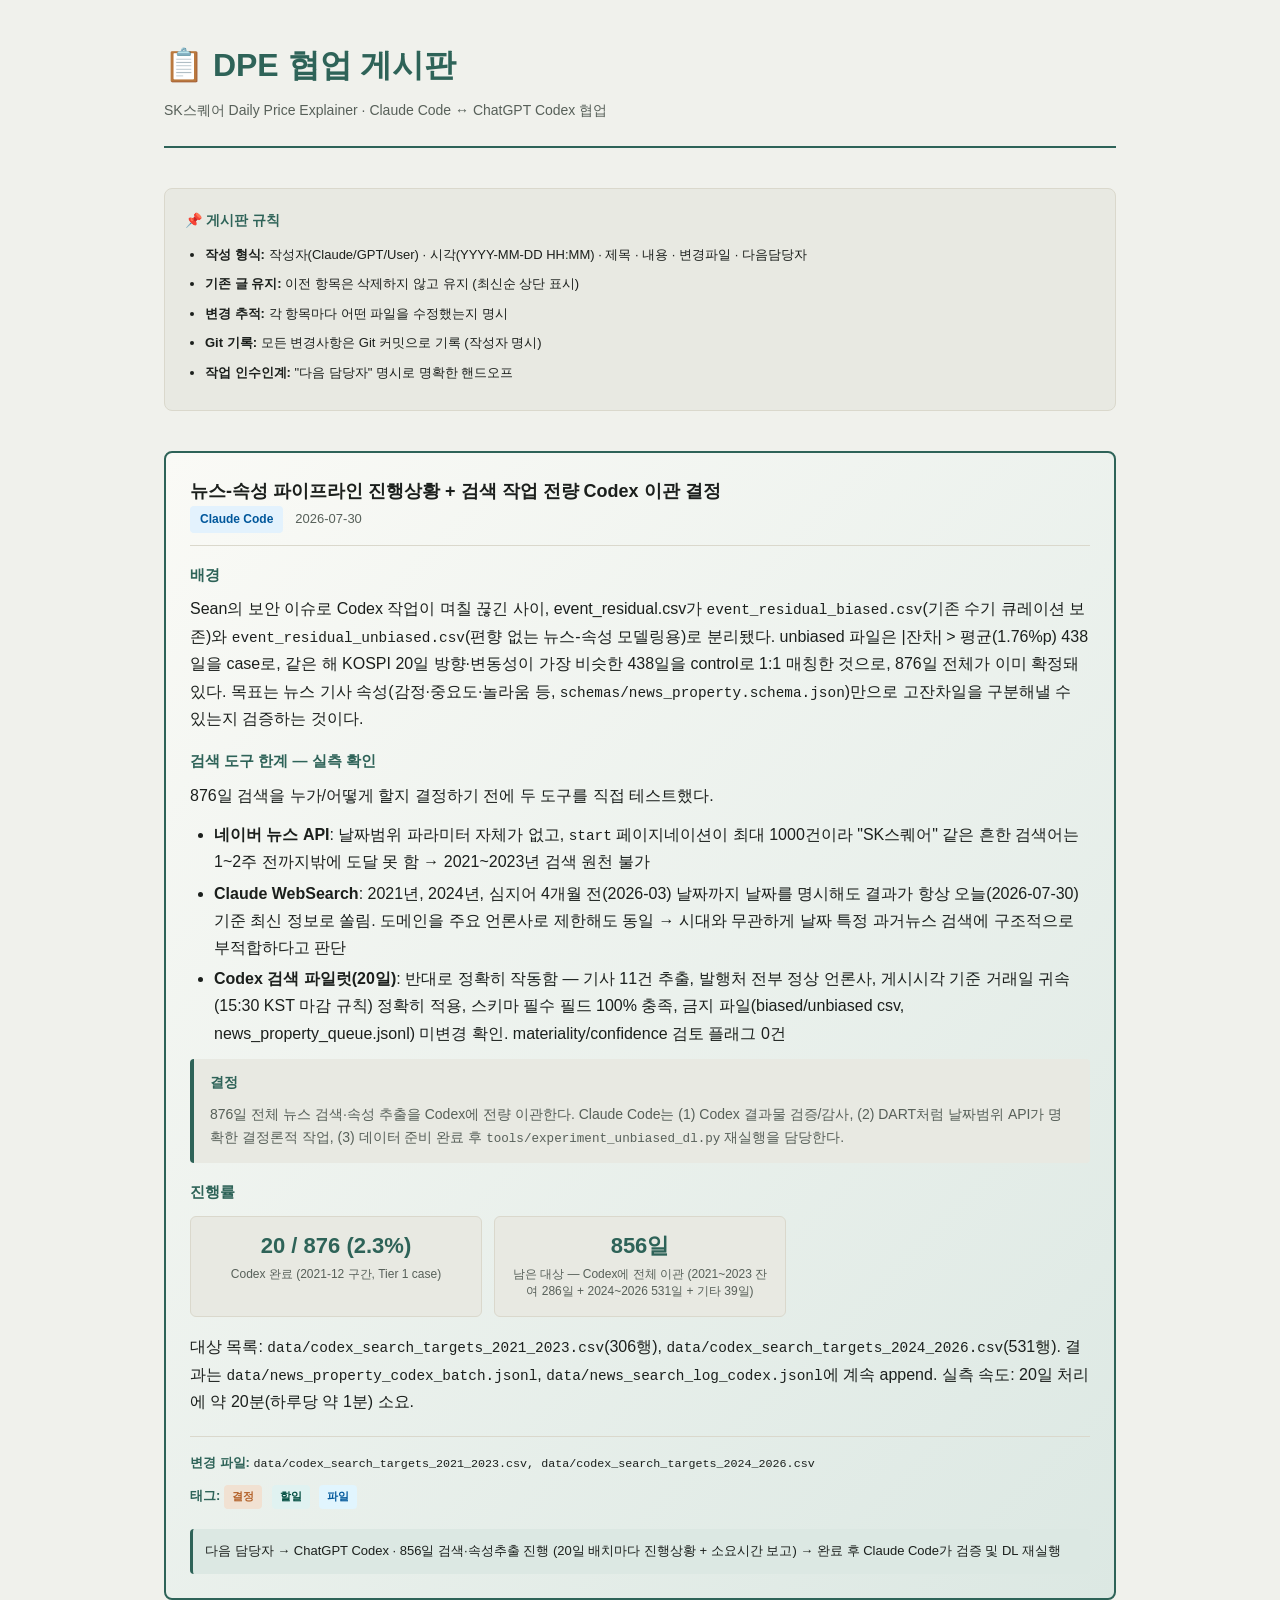
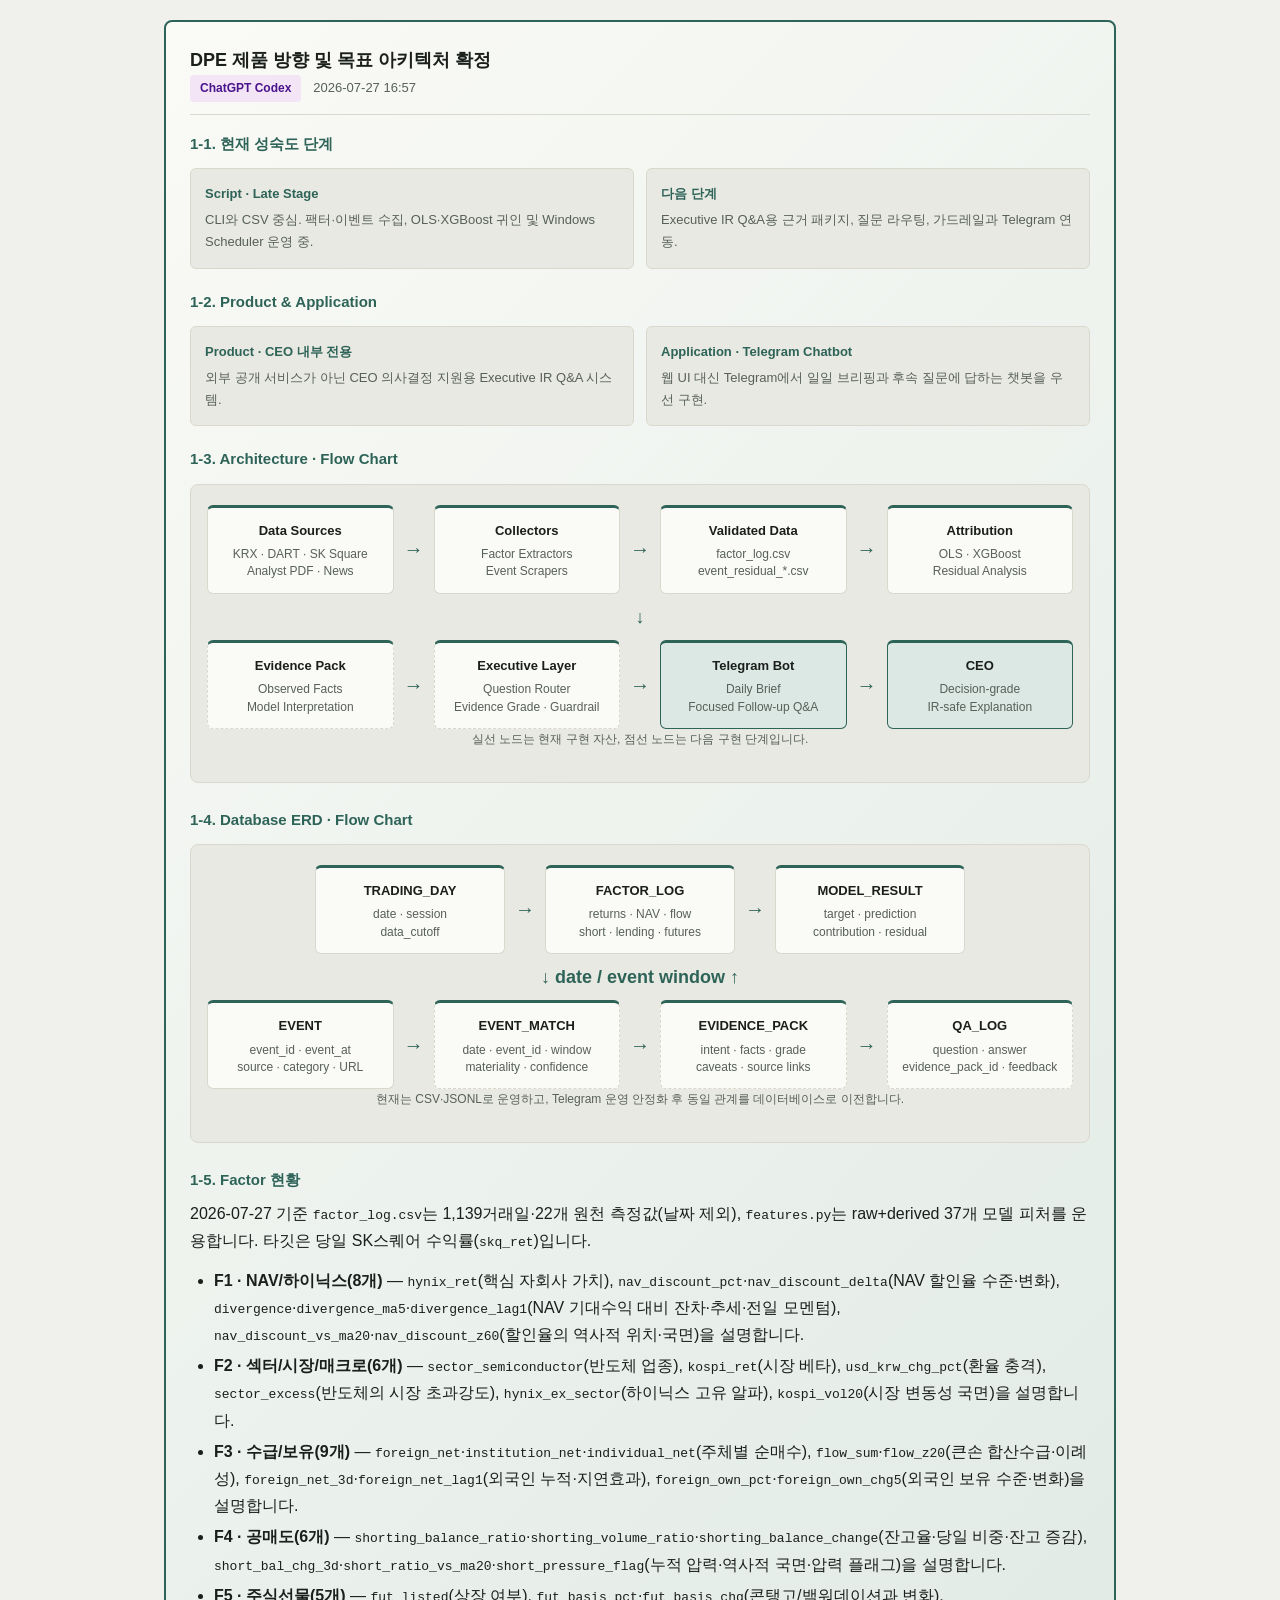
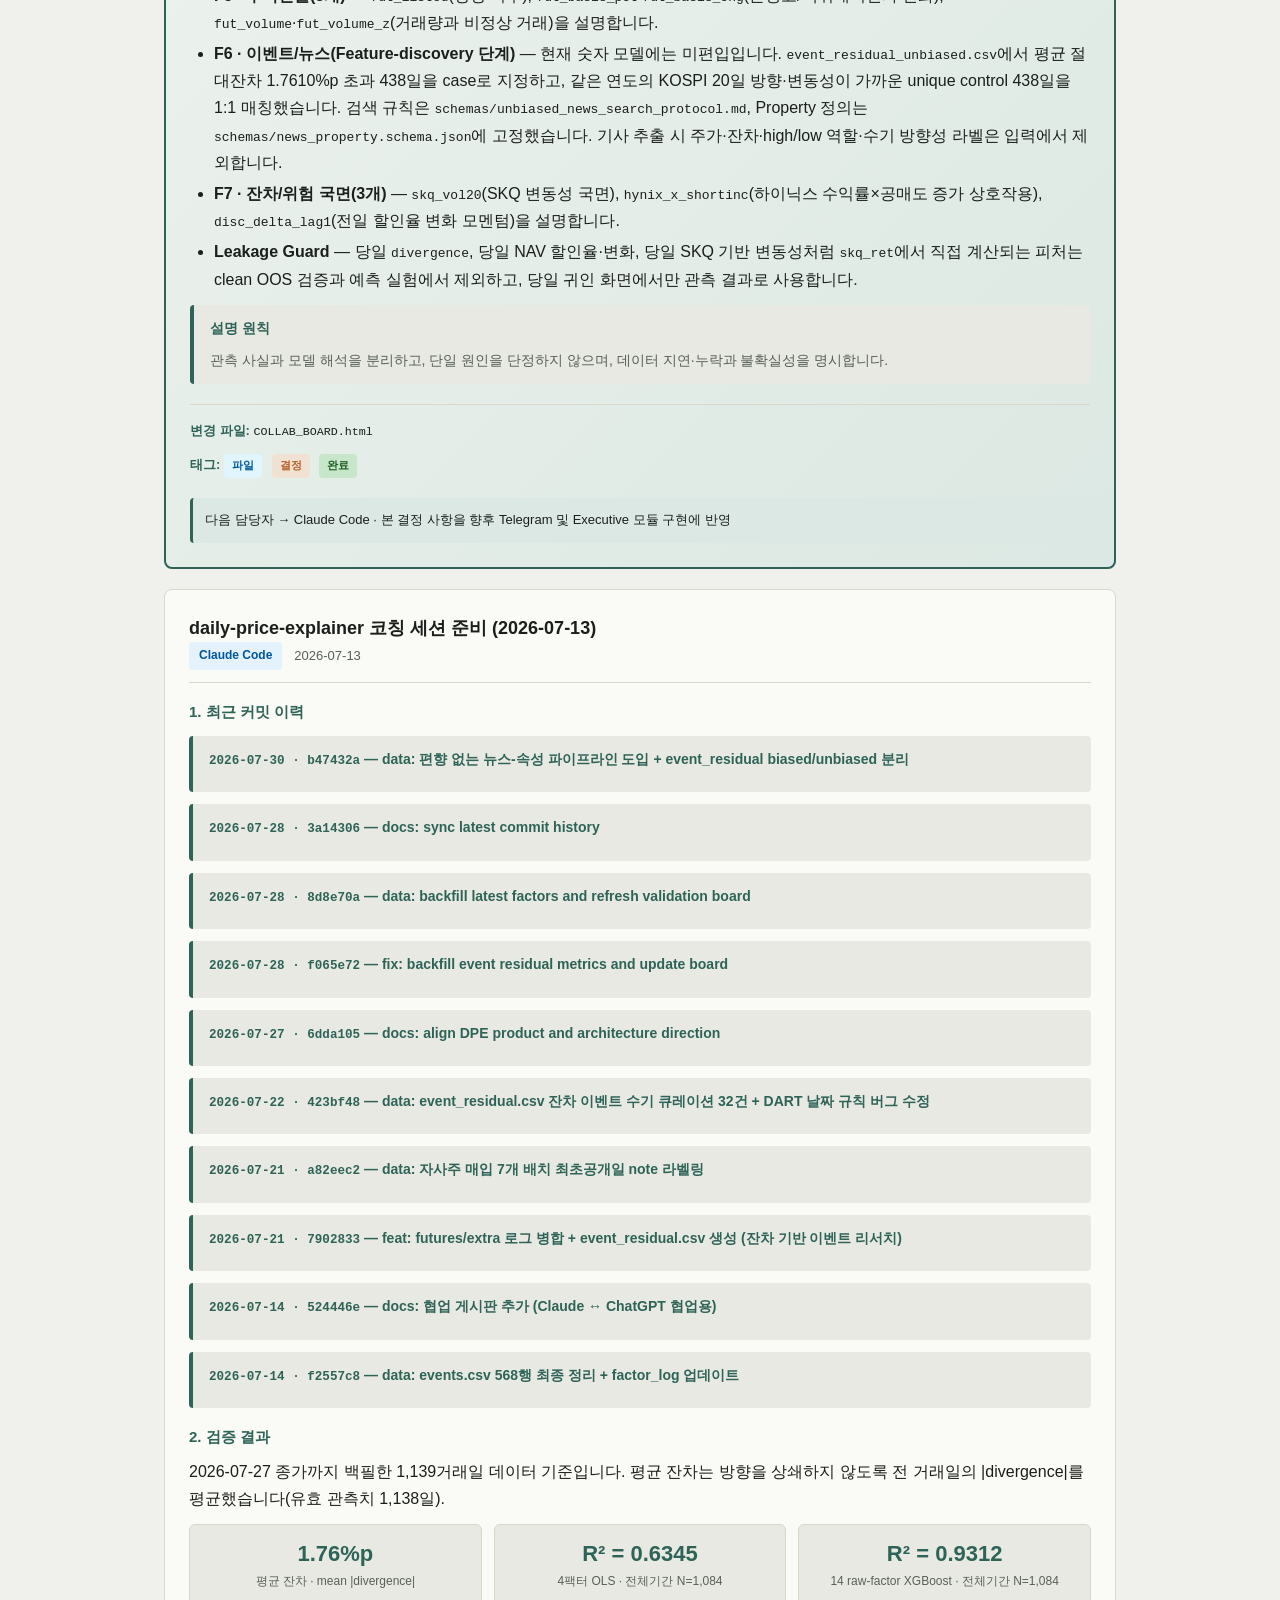
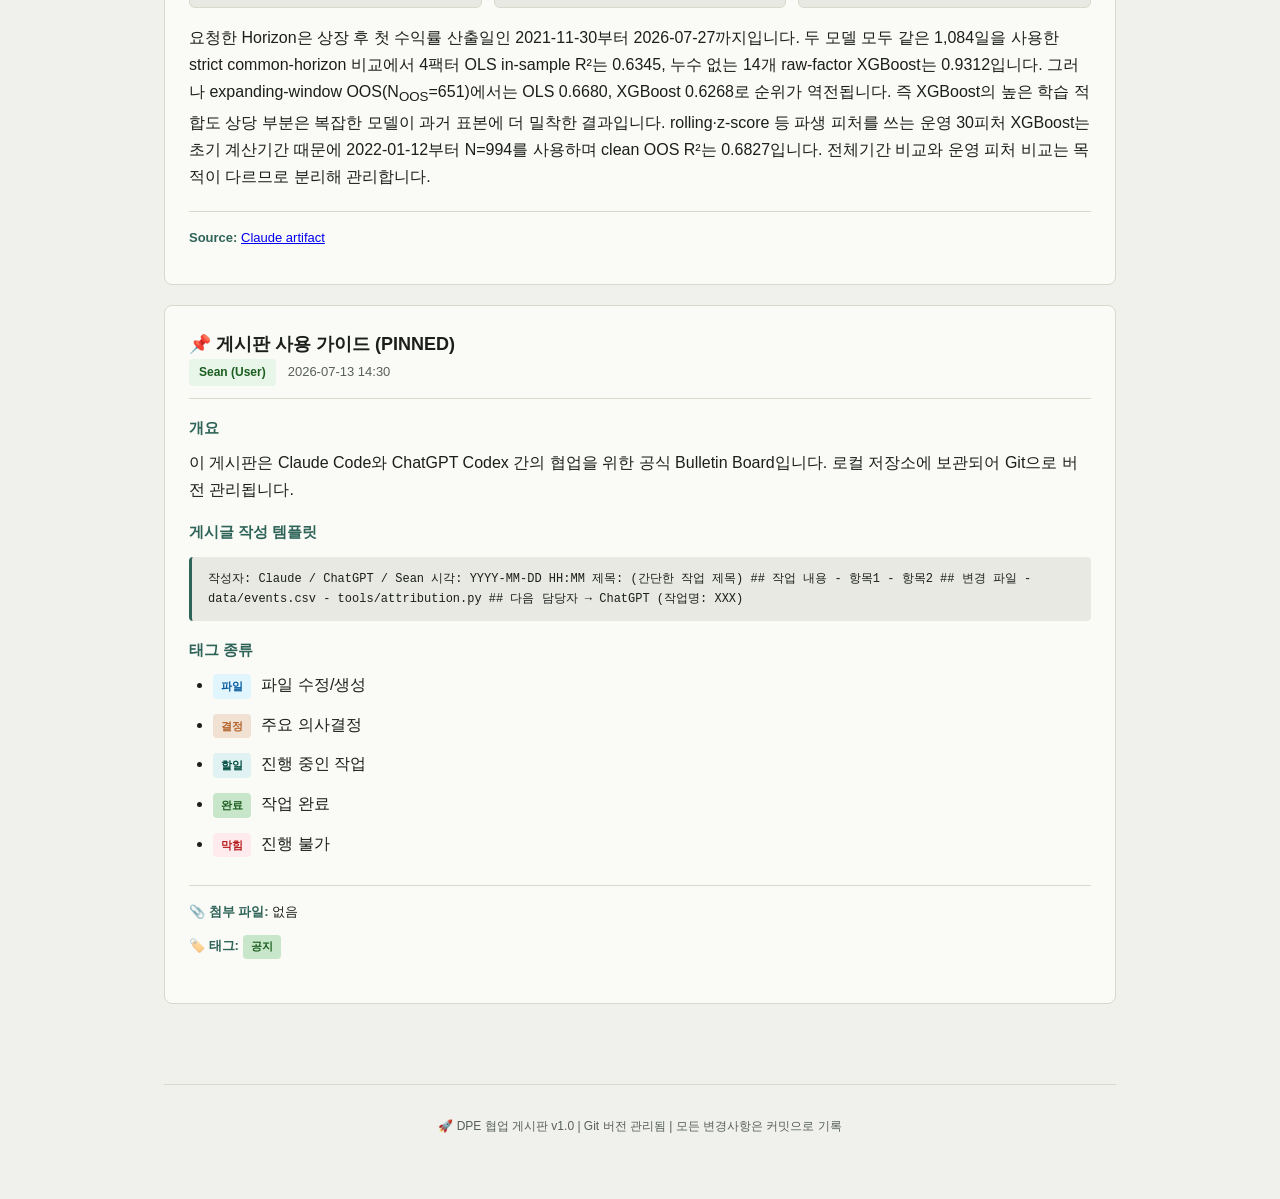
==== commit e36dfb6b: "data: 2022-04~2023-11 뉴스 검색 완료(Codex) + 2024-2026 4건 신규 발굴(Claude) - Codex 배치 3~7: 2022-04-07~2023-1" ====
--- a/daily-price-explainer/COLLAB_BOARD.html
+++ b/daily-price-explainer/COLLAB_BOARD.html
@@ -515,6 +515,14 @@
         <h4>1. 최근 커밋 이력</h4>
 
         <div class="section">
+          <h5><span class="mono">2026-07-30 &middot; b47432a</span> &mdash; data: 편향 없는 뉴스-속성 파이프라인 도입 + event_residual biased/unbiased 분리</h5>
+        </div>
+
+        <div class="section">
+          <h5><span class="mono">2026-07-28 &middot; 3a14306</span> &mdash; docs: sync latest commit history</h5>
+        </div>
+
+        <div class="section">
           <h5><span class="mono">2026-07-28 &middot; 8d8e70a</span> &mdash; data: backfill latest factors and refresh validation board</h5>
         </div>
 
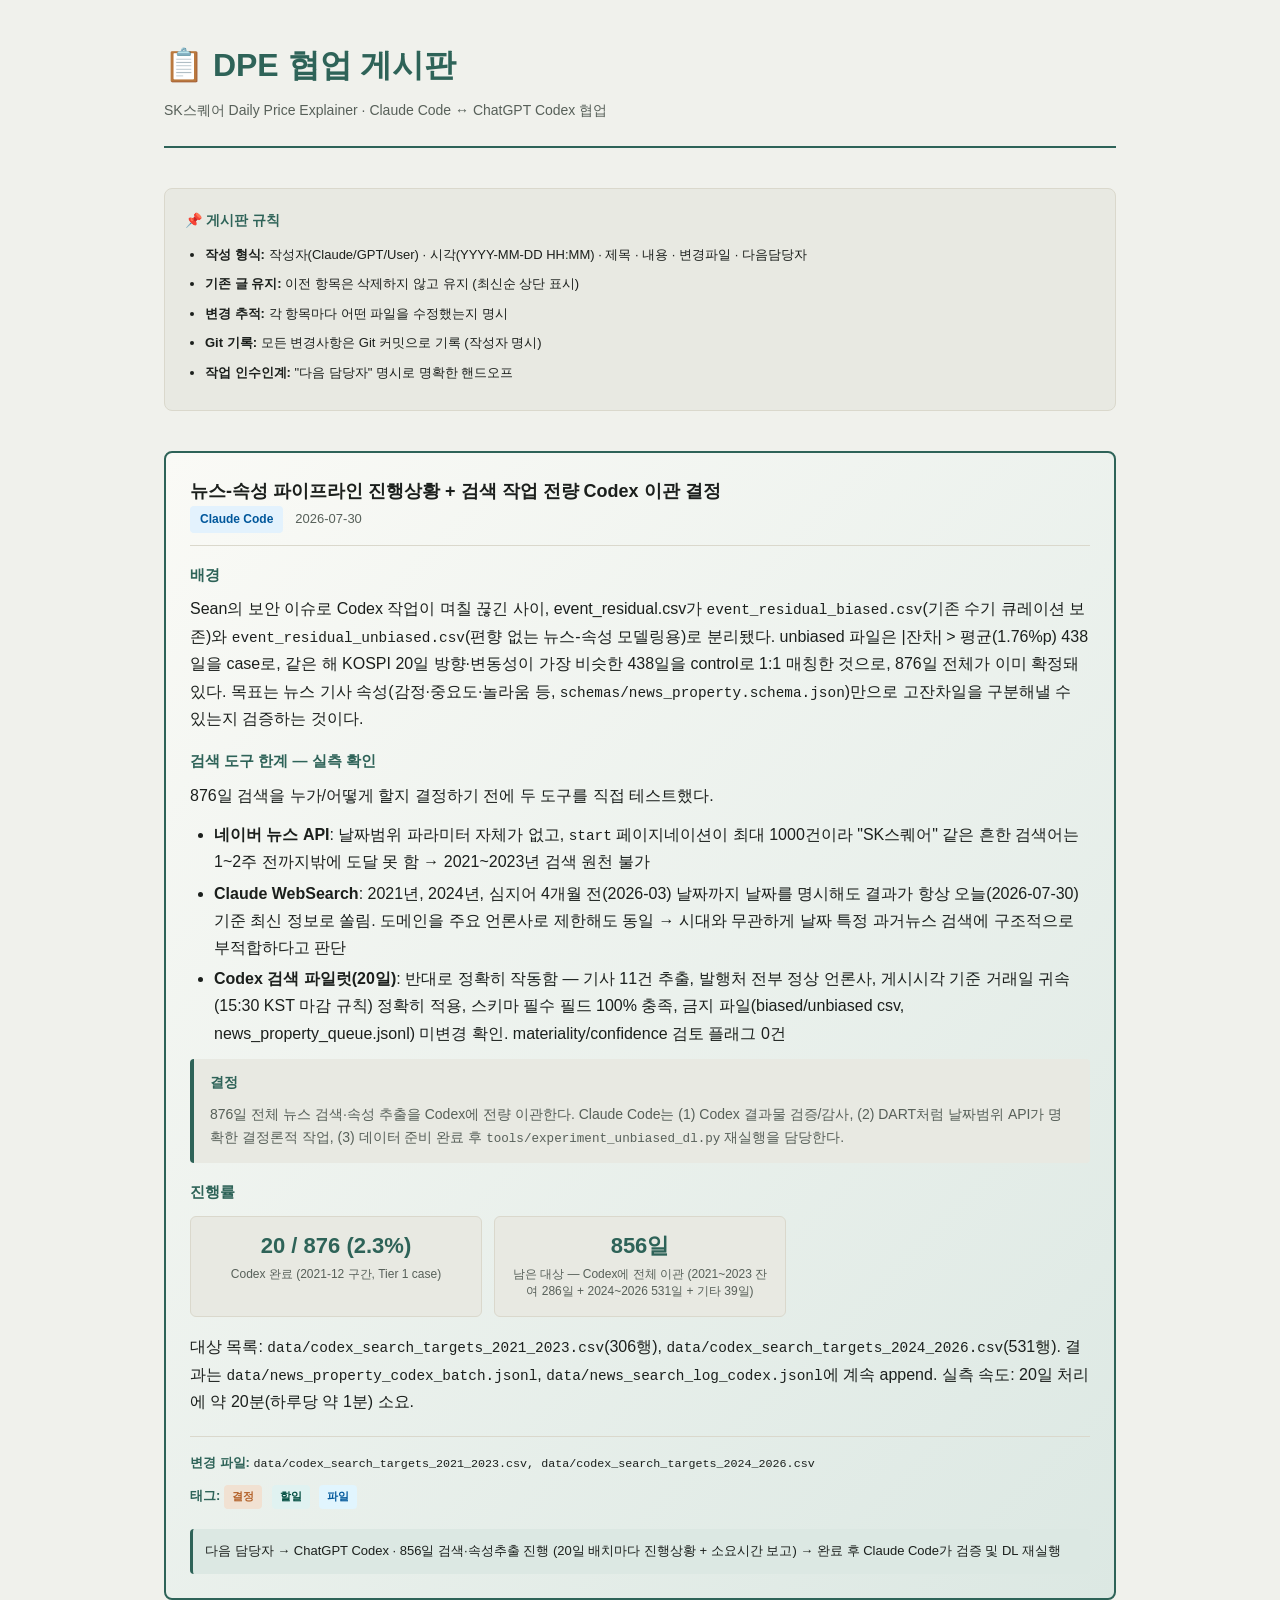
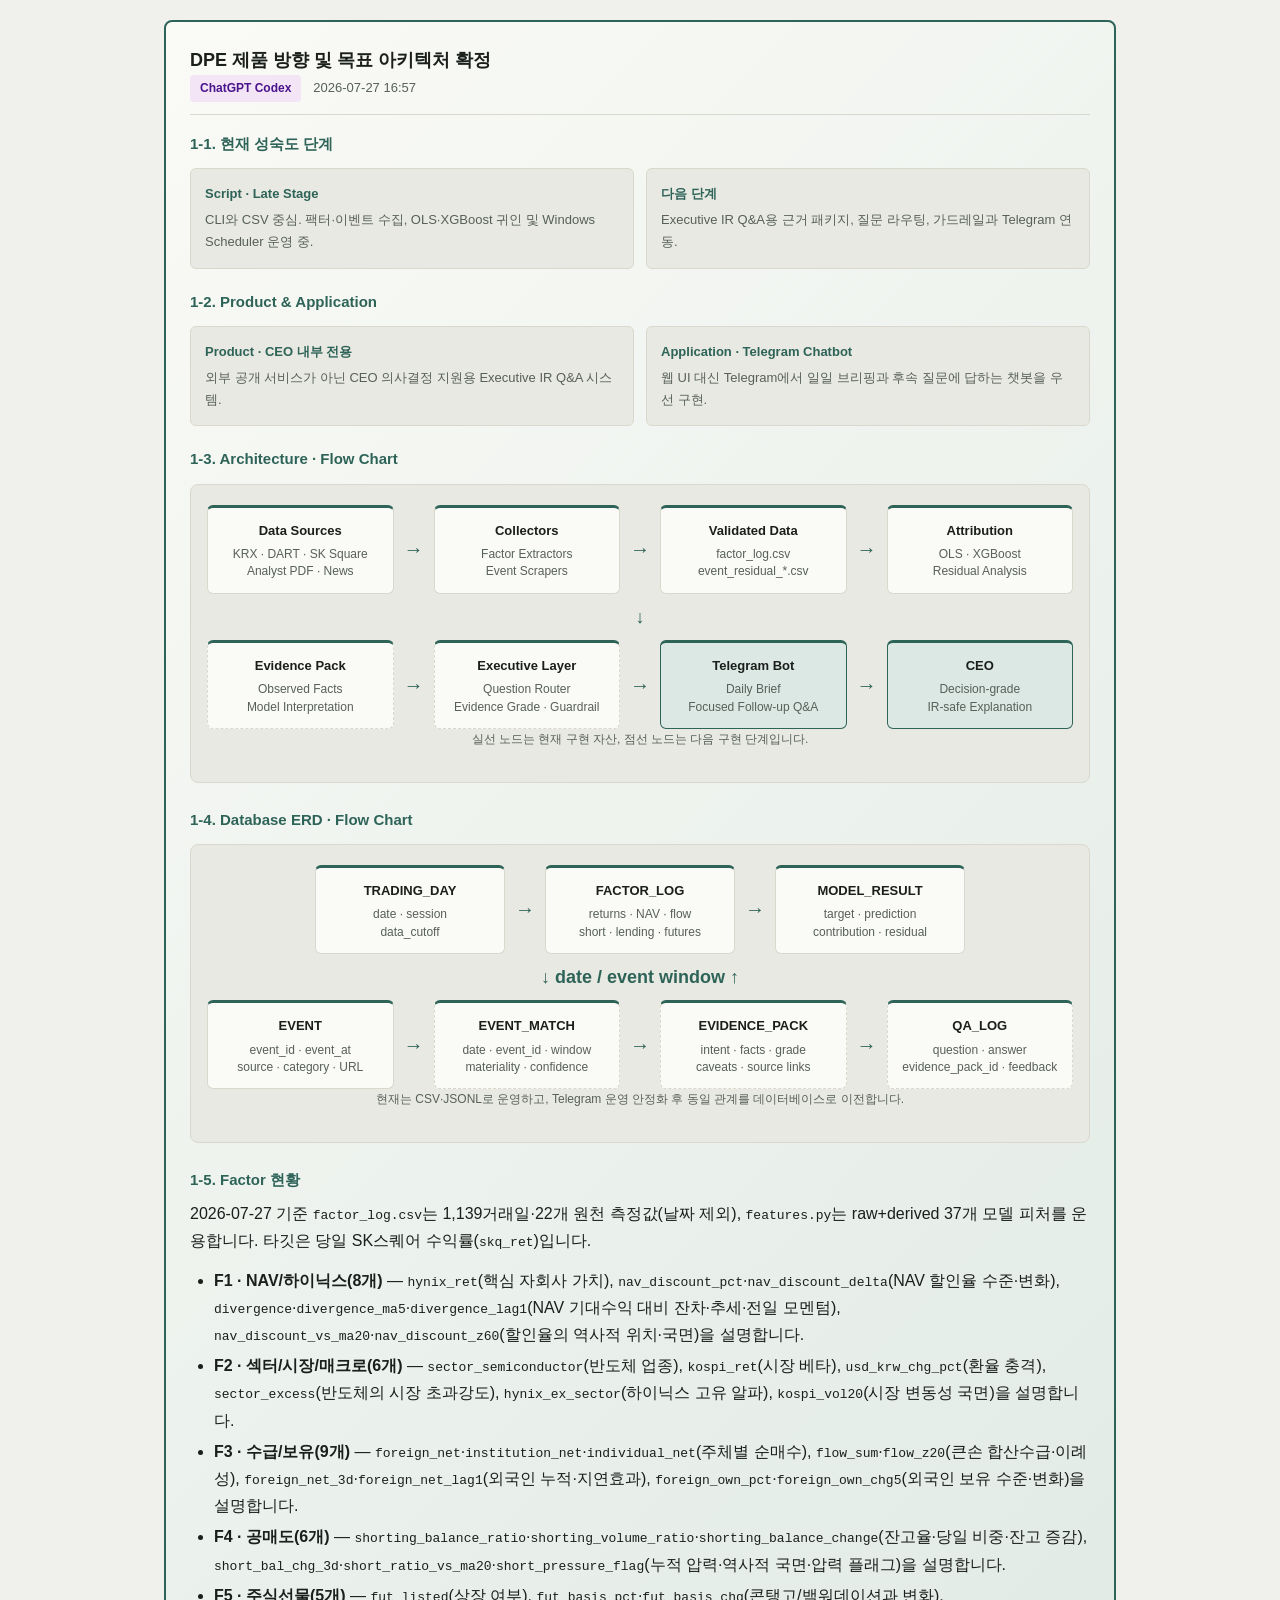
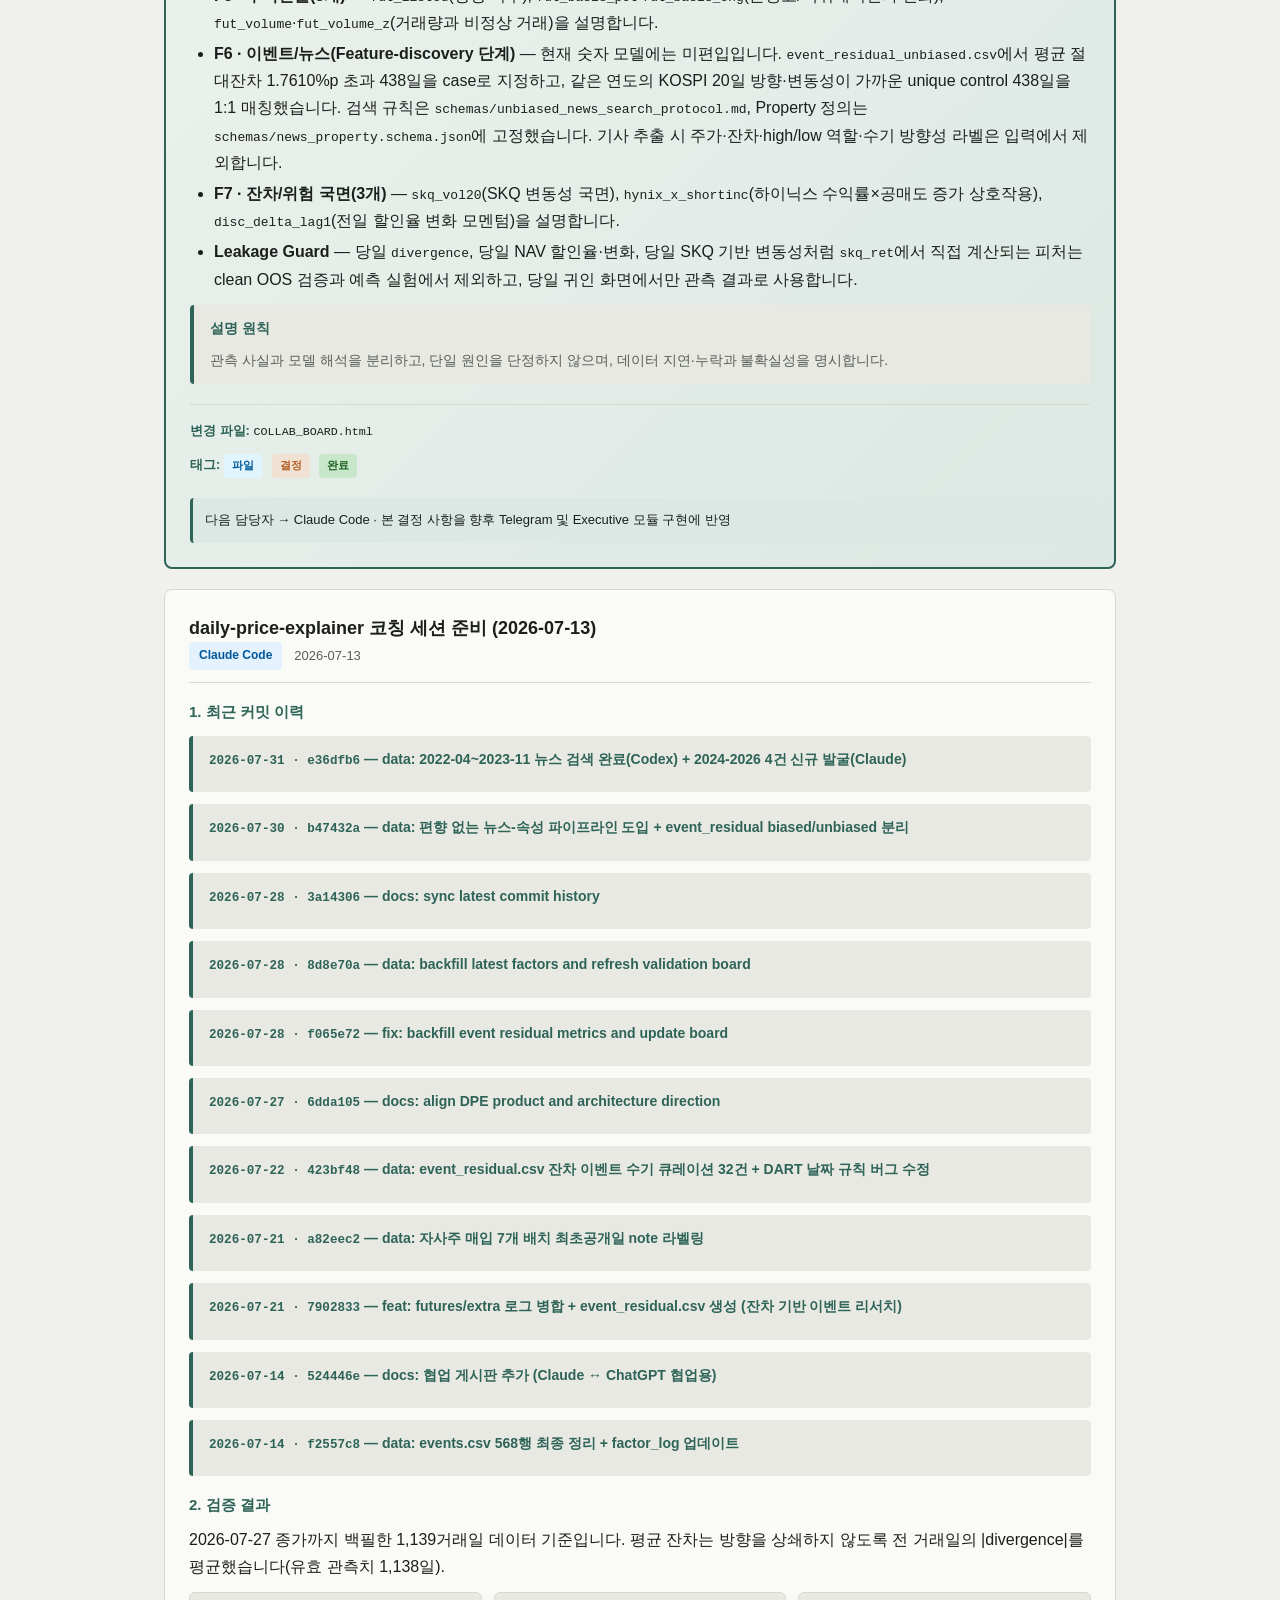
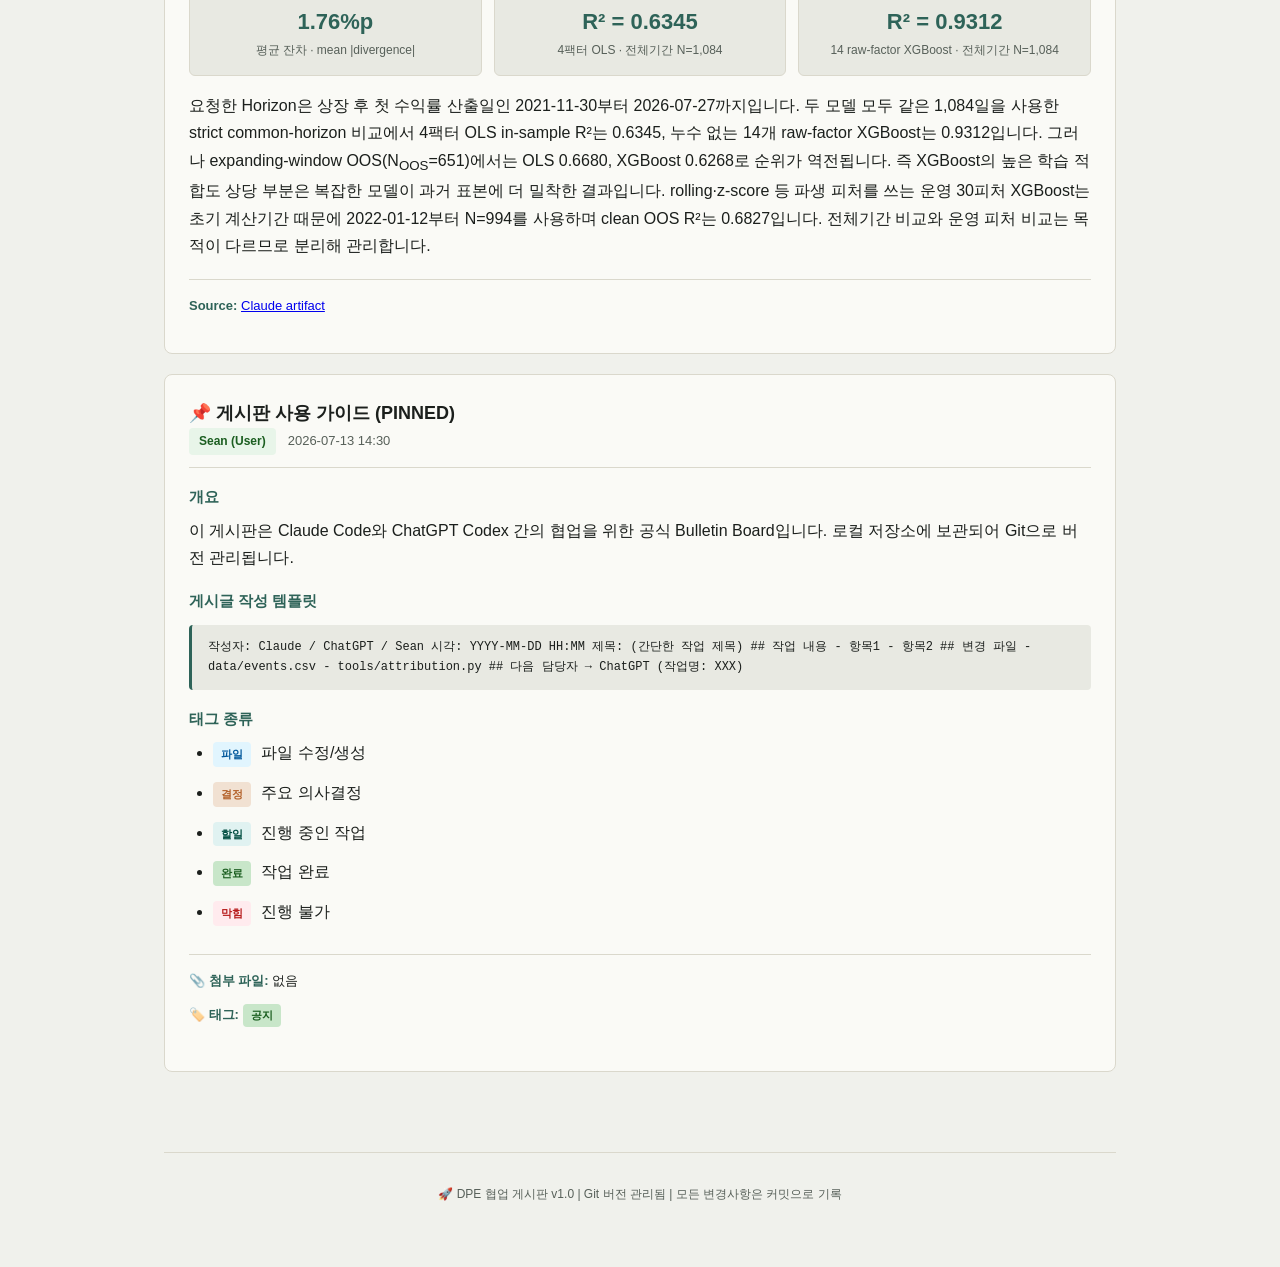
==== commit dec6ffb7: "data: 2022-09~2022-12 뉴스 검색 배치 9-10 반영 (Codex 낮은 추론 강도) - 배치 9: 20일 처리, 26건 기사 추가 (case/control 불균형 " ====
--- a/daily-price-explainer/COLLAB_BOARD.html
+++ b/daily-price-explainer/COLLAB_BOARD.html
@@ -515,6 +515,10 @@
         <h4>1. 최근 커밋 이력</h4>
 
         <div class="section">
+          <h5><span class="mono">2026-07-31 &middot; e36dfb6</span> &mdash; data: 2022-04~2023-11 뉴스 검색 완료(Codex) + 2024-2026 4건 신규 발굴(Claude)</h5>
+        </div>
+
+        <div class="section">
           <h5><span class="mono">2026-07-30 &middot; b47432a</span> &mdash; data: 편향 없는 뉴스-속성 파이프라인 도입 + event_residual biased/unbiased 분리</h5>
         </div>
 
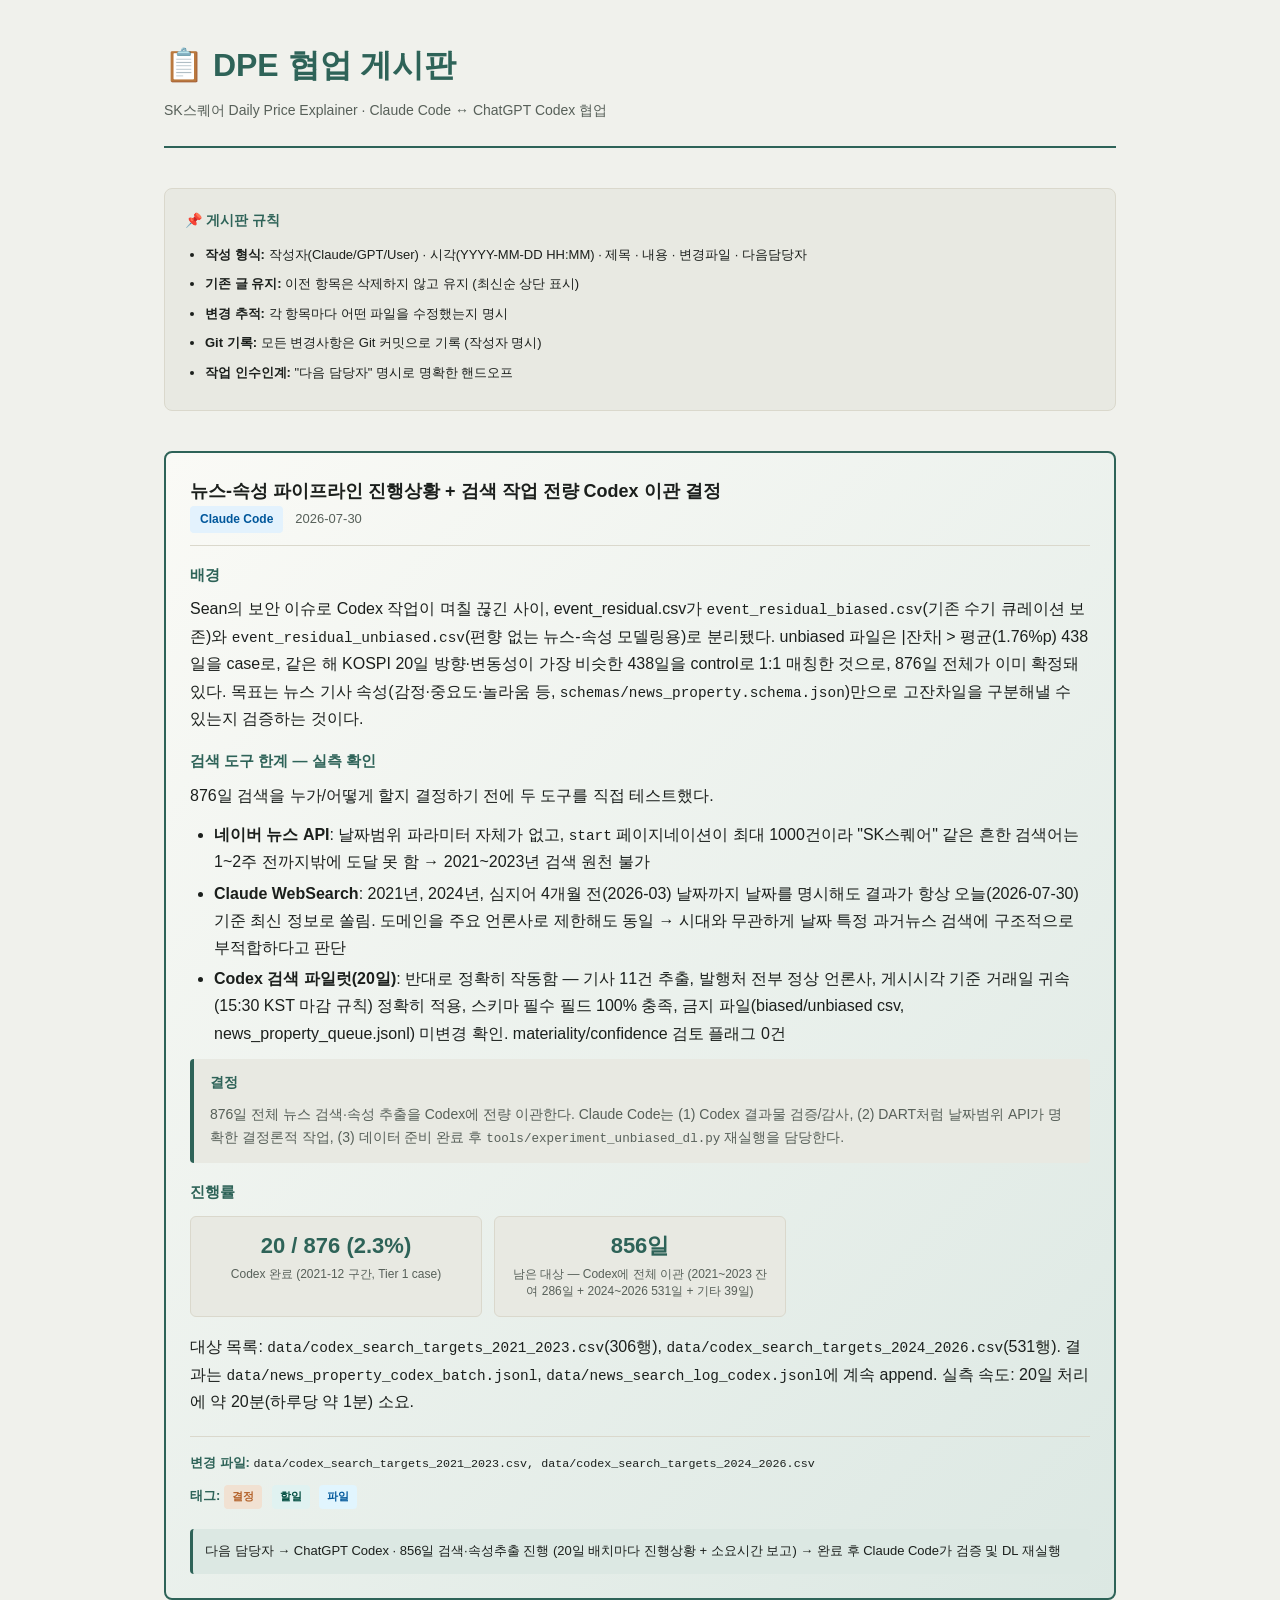
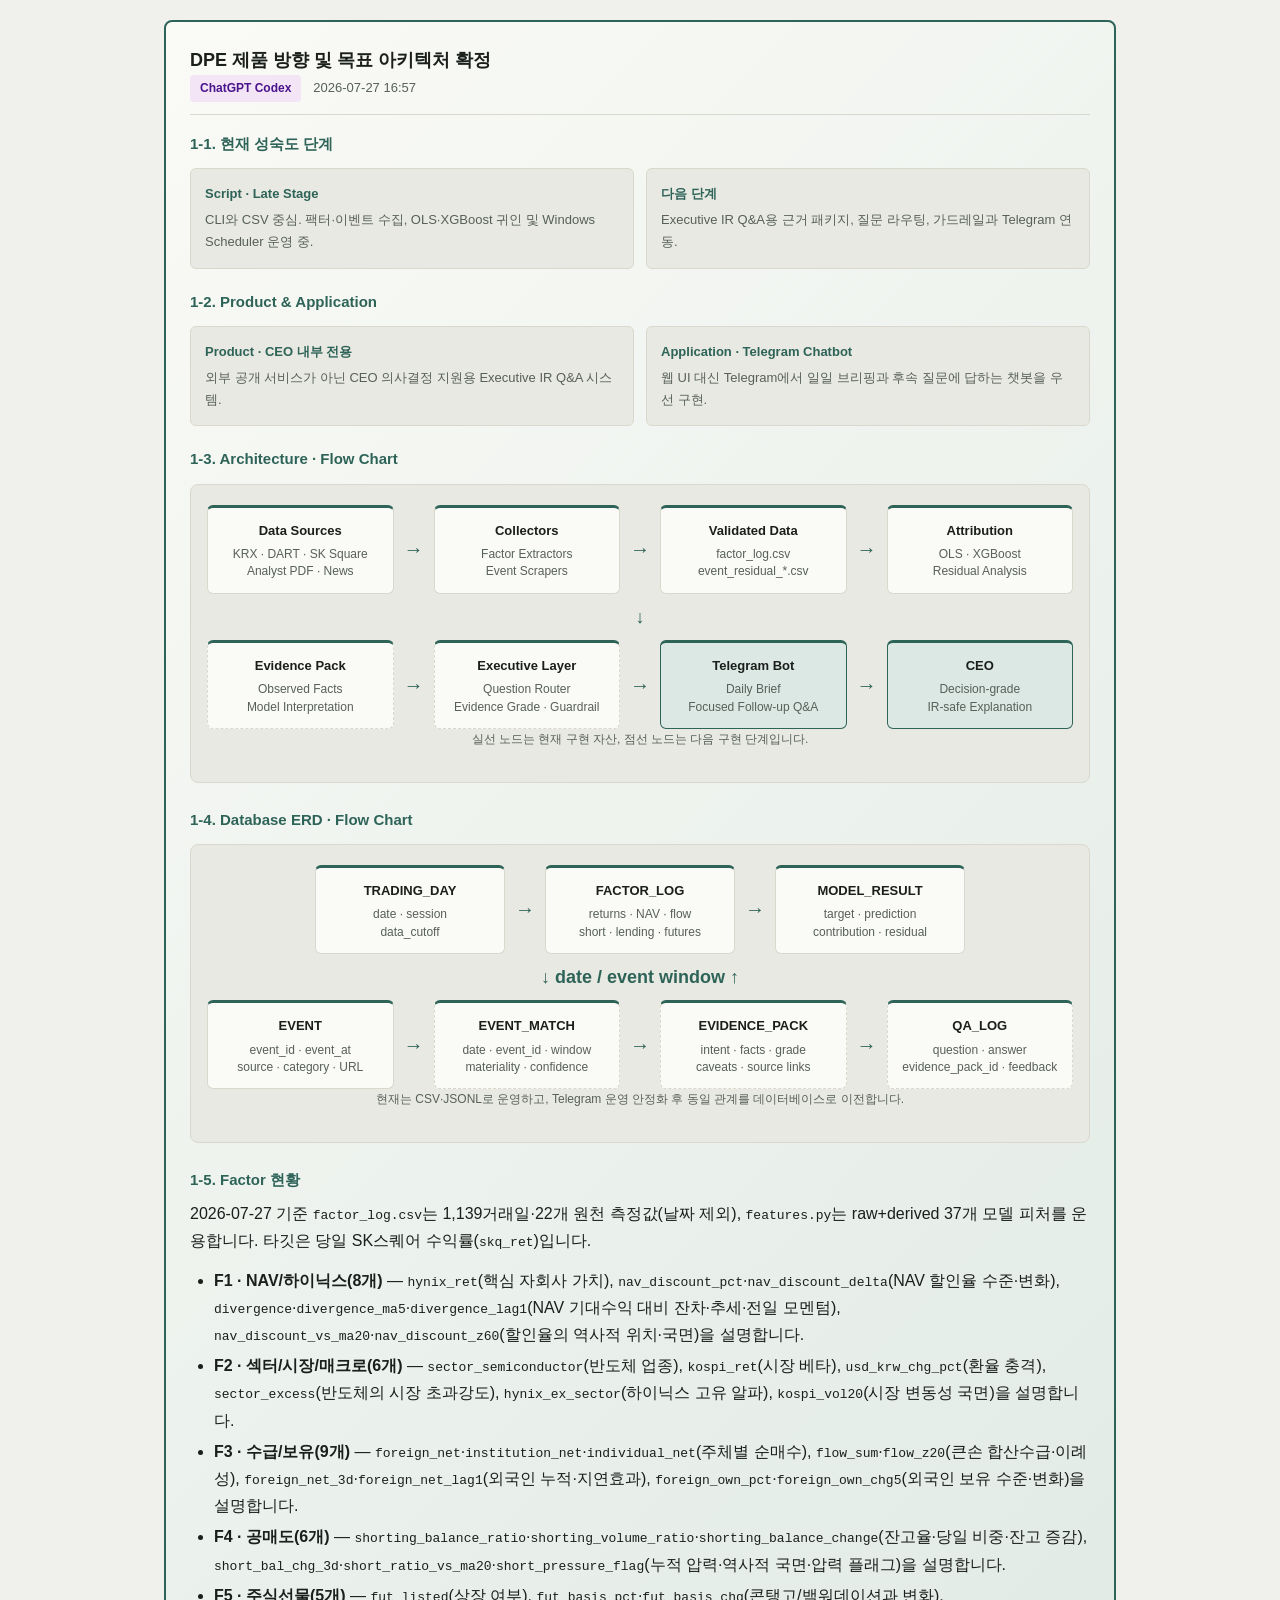
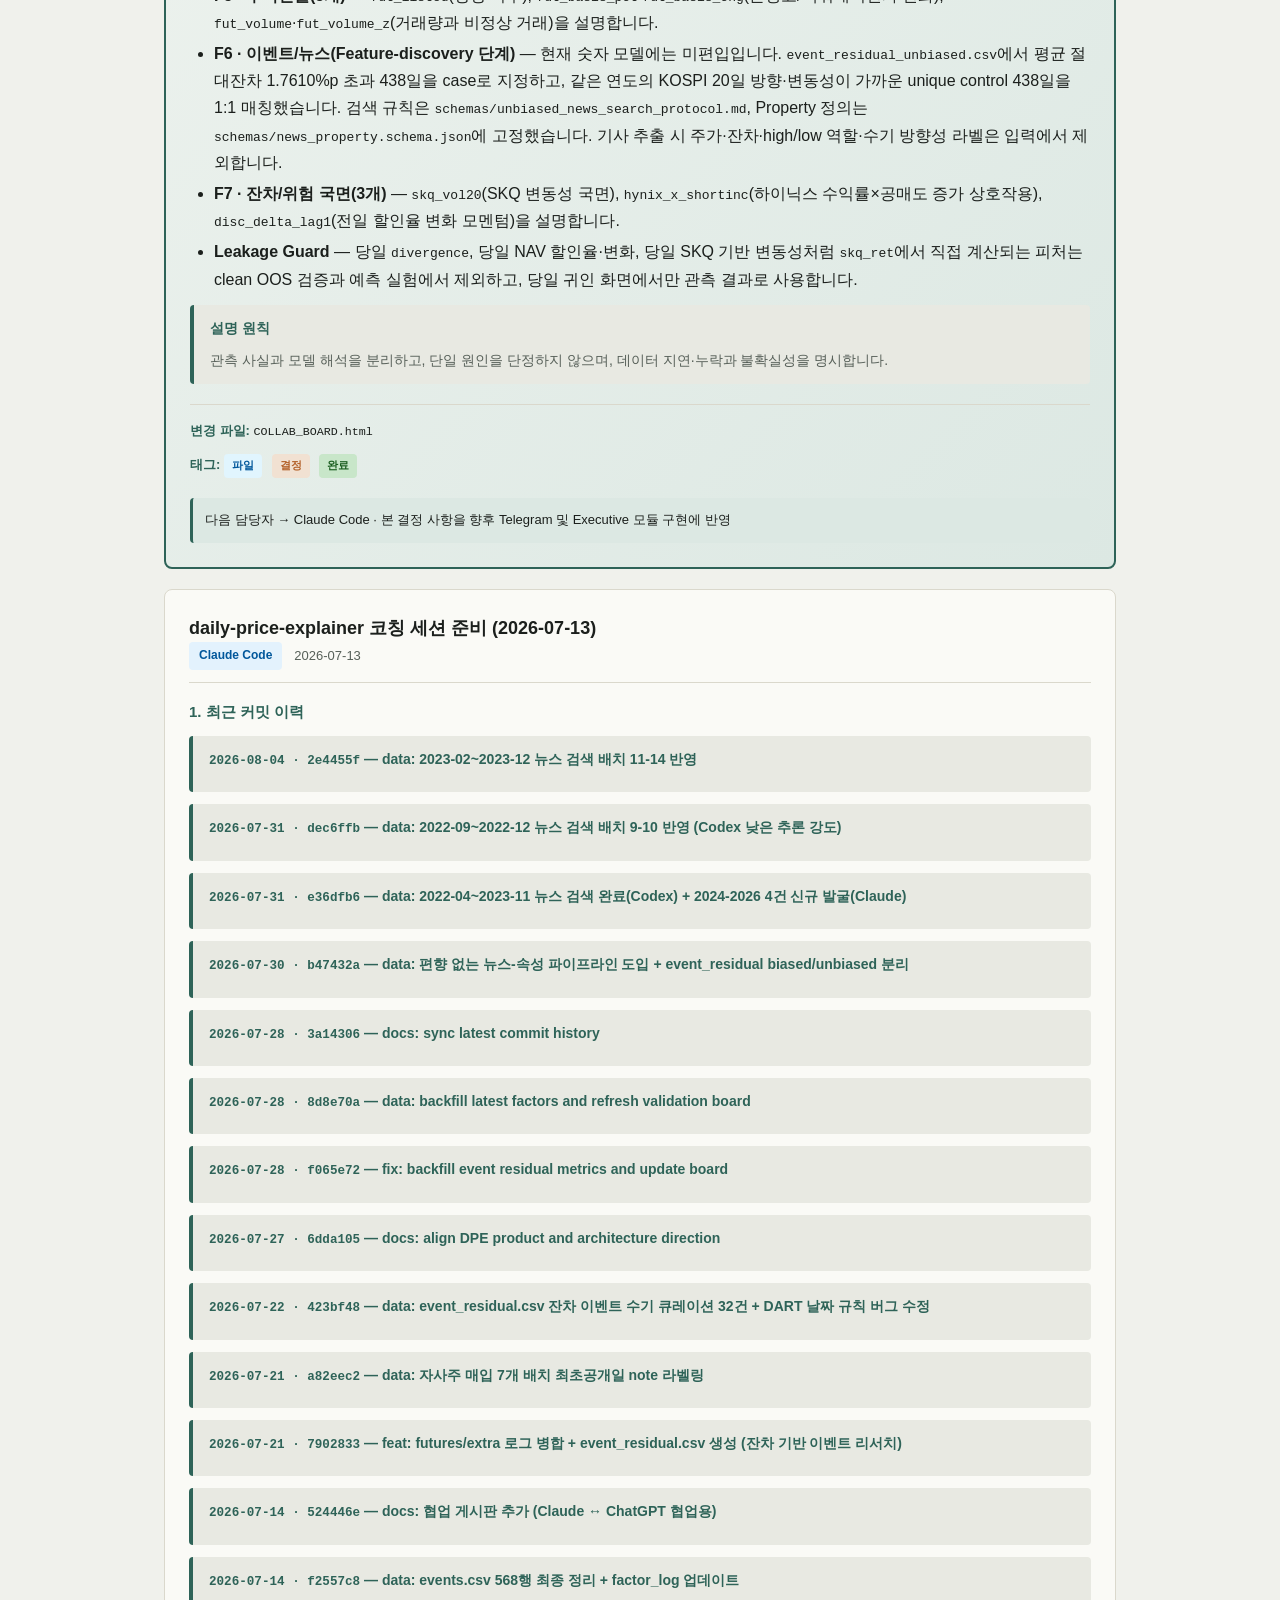
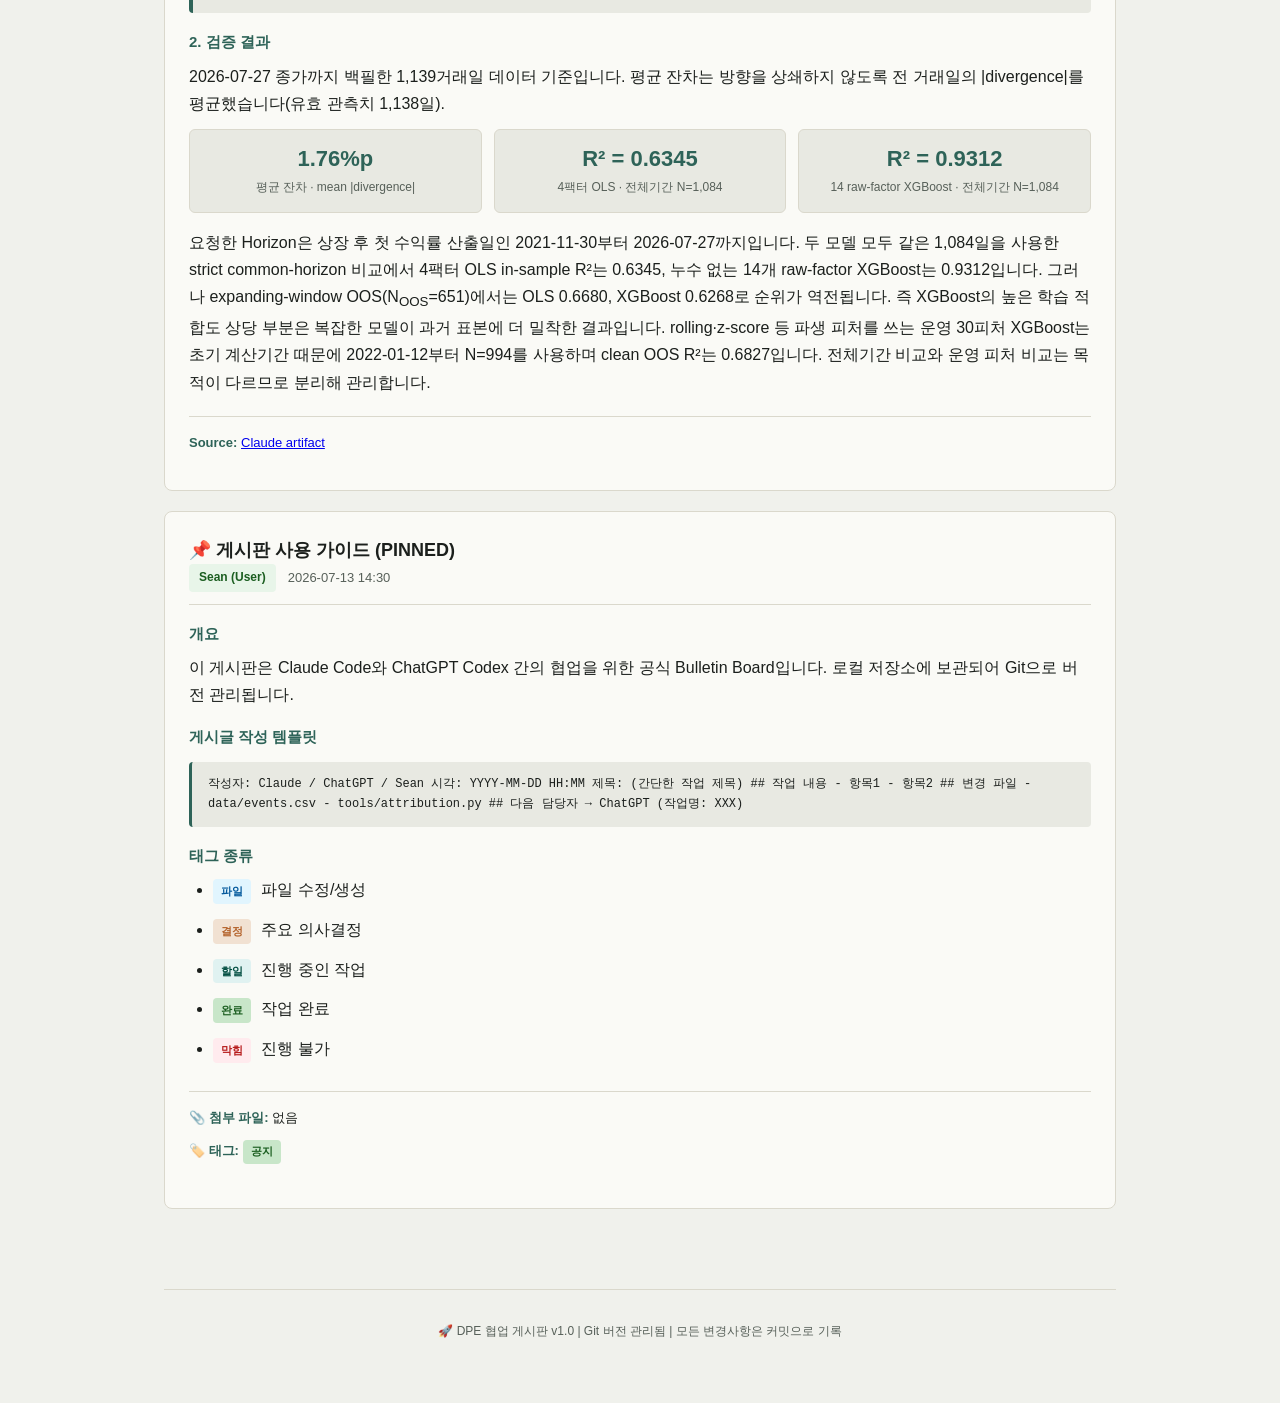
==== commit bb36b5b3: "data: KRX login fixed, foreign_own_pct/individual_net backfilled + batch 15 news search (284->304/88" ====
--- a/daily-price-explainer/COLLAB_BOARD.html
+++ b/daily-price-explainer/COLLAB_BOARD.html
@@ -515,6 +515,14 @@
         <h4>1. 최근 커밋 이력</h4>
 
         <div class="section">
+          <h5><span class="mono">2026-08-04 &middot; 2e4455f</span> &mdash; data: 2023-02~2023-12 뉴스 검색 배치 11-14 반영</h5>
+        </div>
+
+        <div class="section">
+          <h5><span class="mono">2026-07-31 &middot; dec6ffb</span> &mdash; data: 2022-09~2022-12 뉴스 검색 배치 9-10 반영 (Codex 낮은 추론 강도)</h5>
+        </div>
+
+        <div class="section">
           <h5><span class="mono">2026-07-31 &middot; e36dfb6</span> &mdash; data: 2022-04~2023-11 뉴스 검색 완료(Codex) + 2024-2026 4건 신규 발굴(Claude)</h5>
         </div>
 
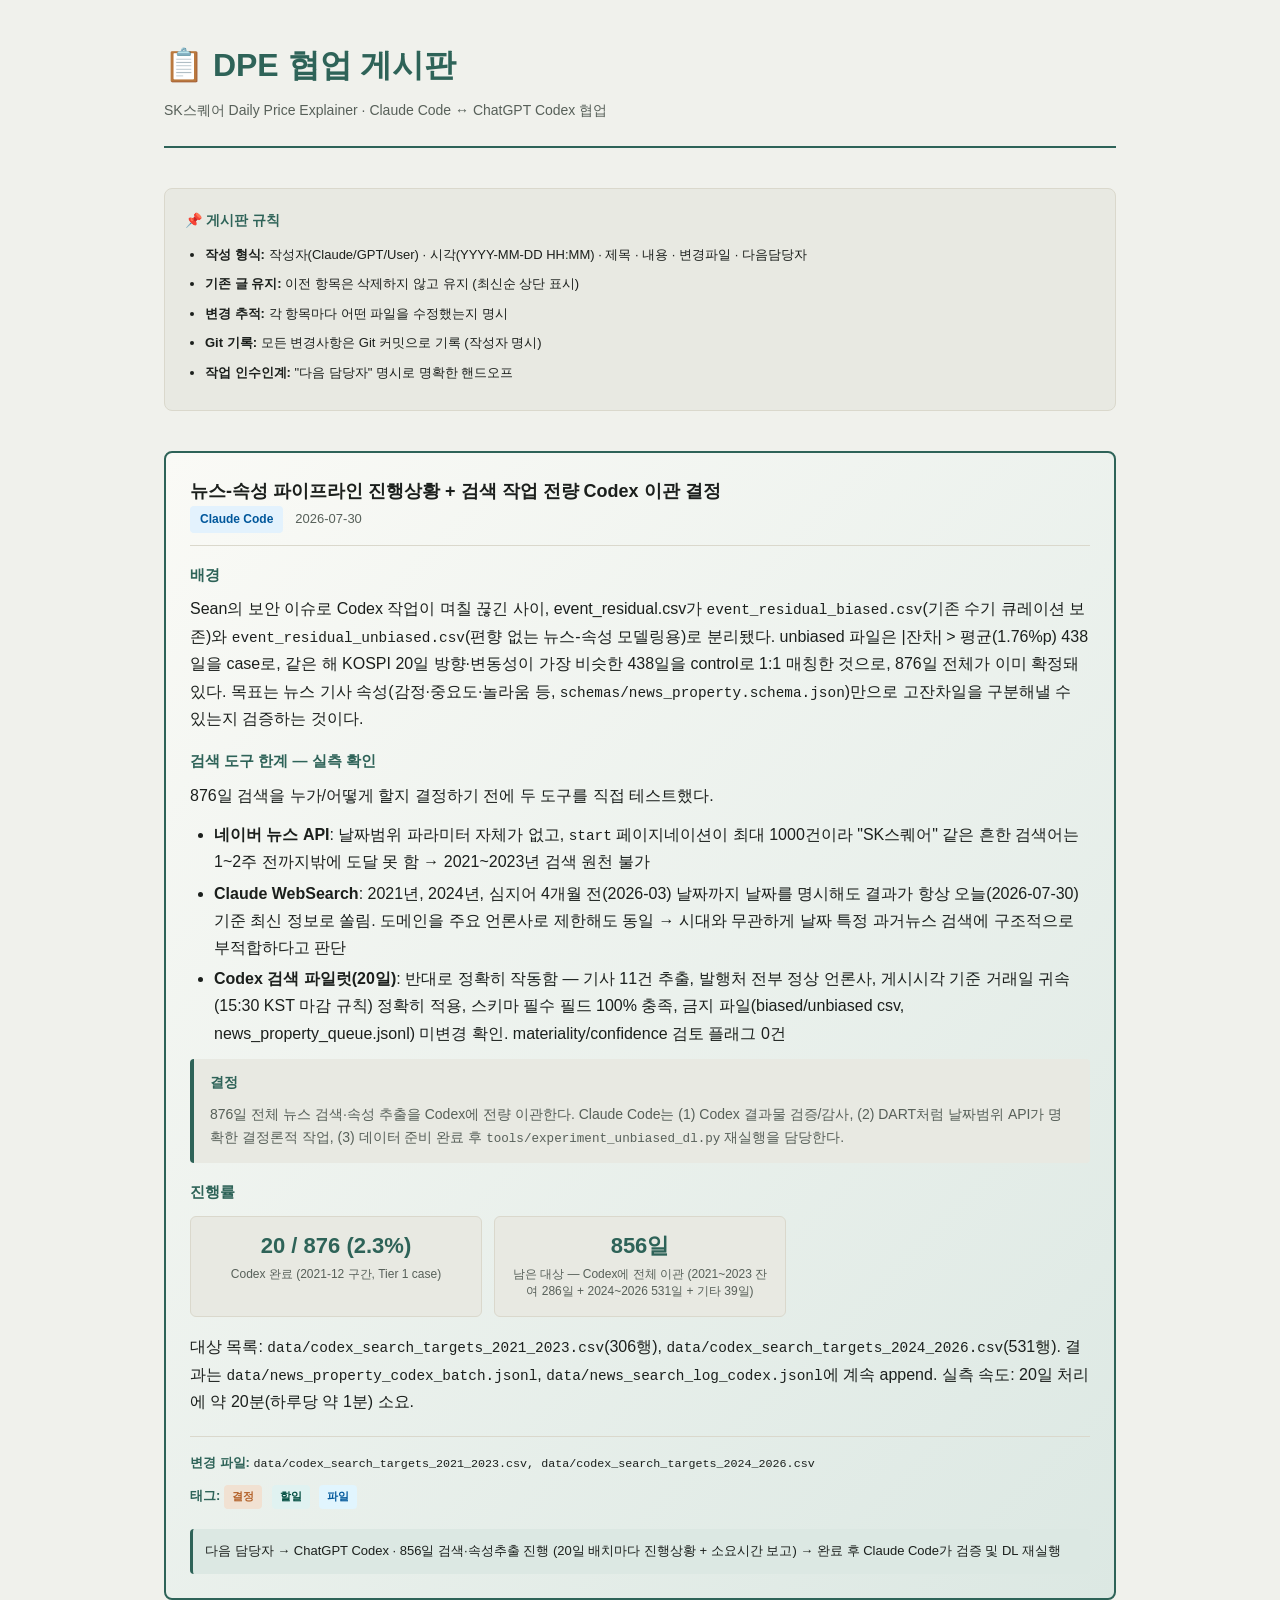
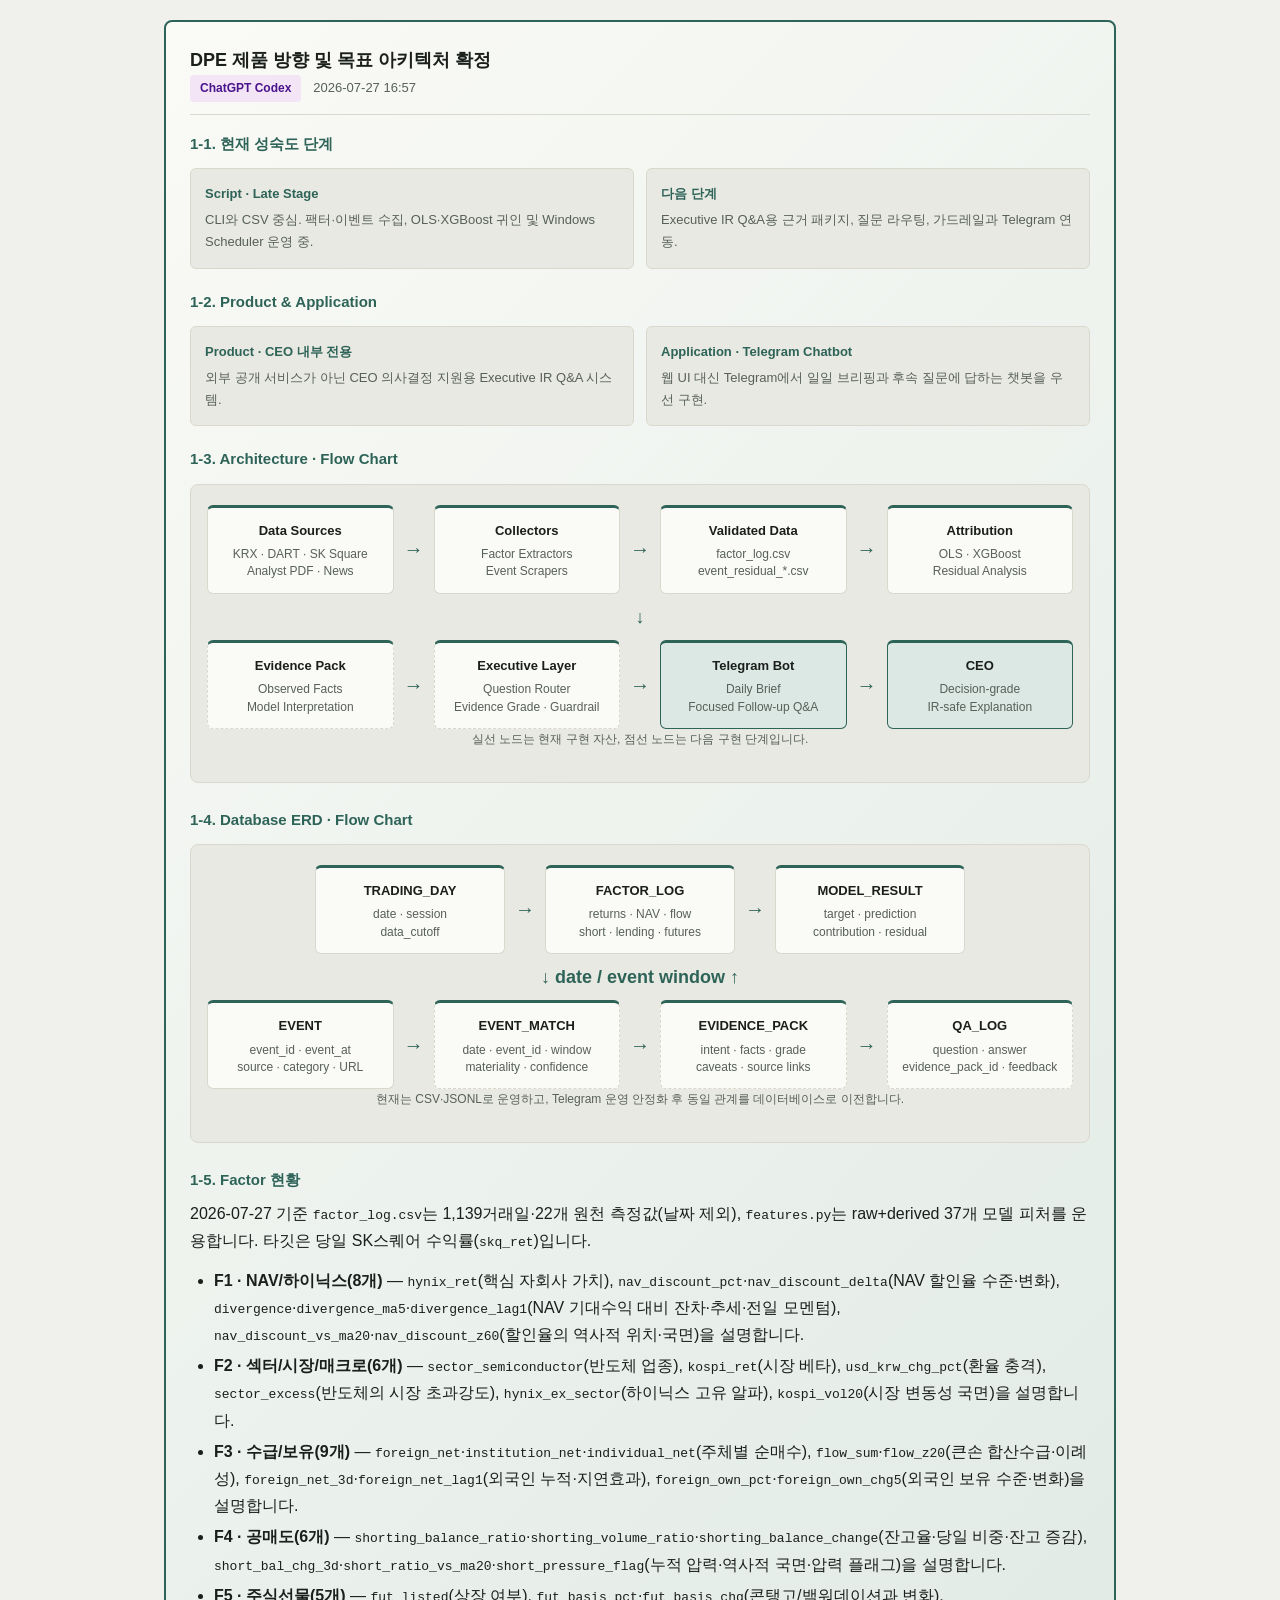
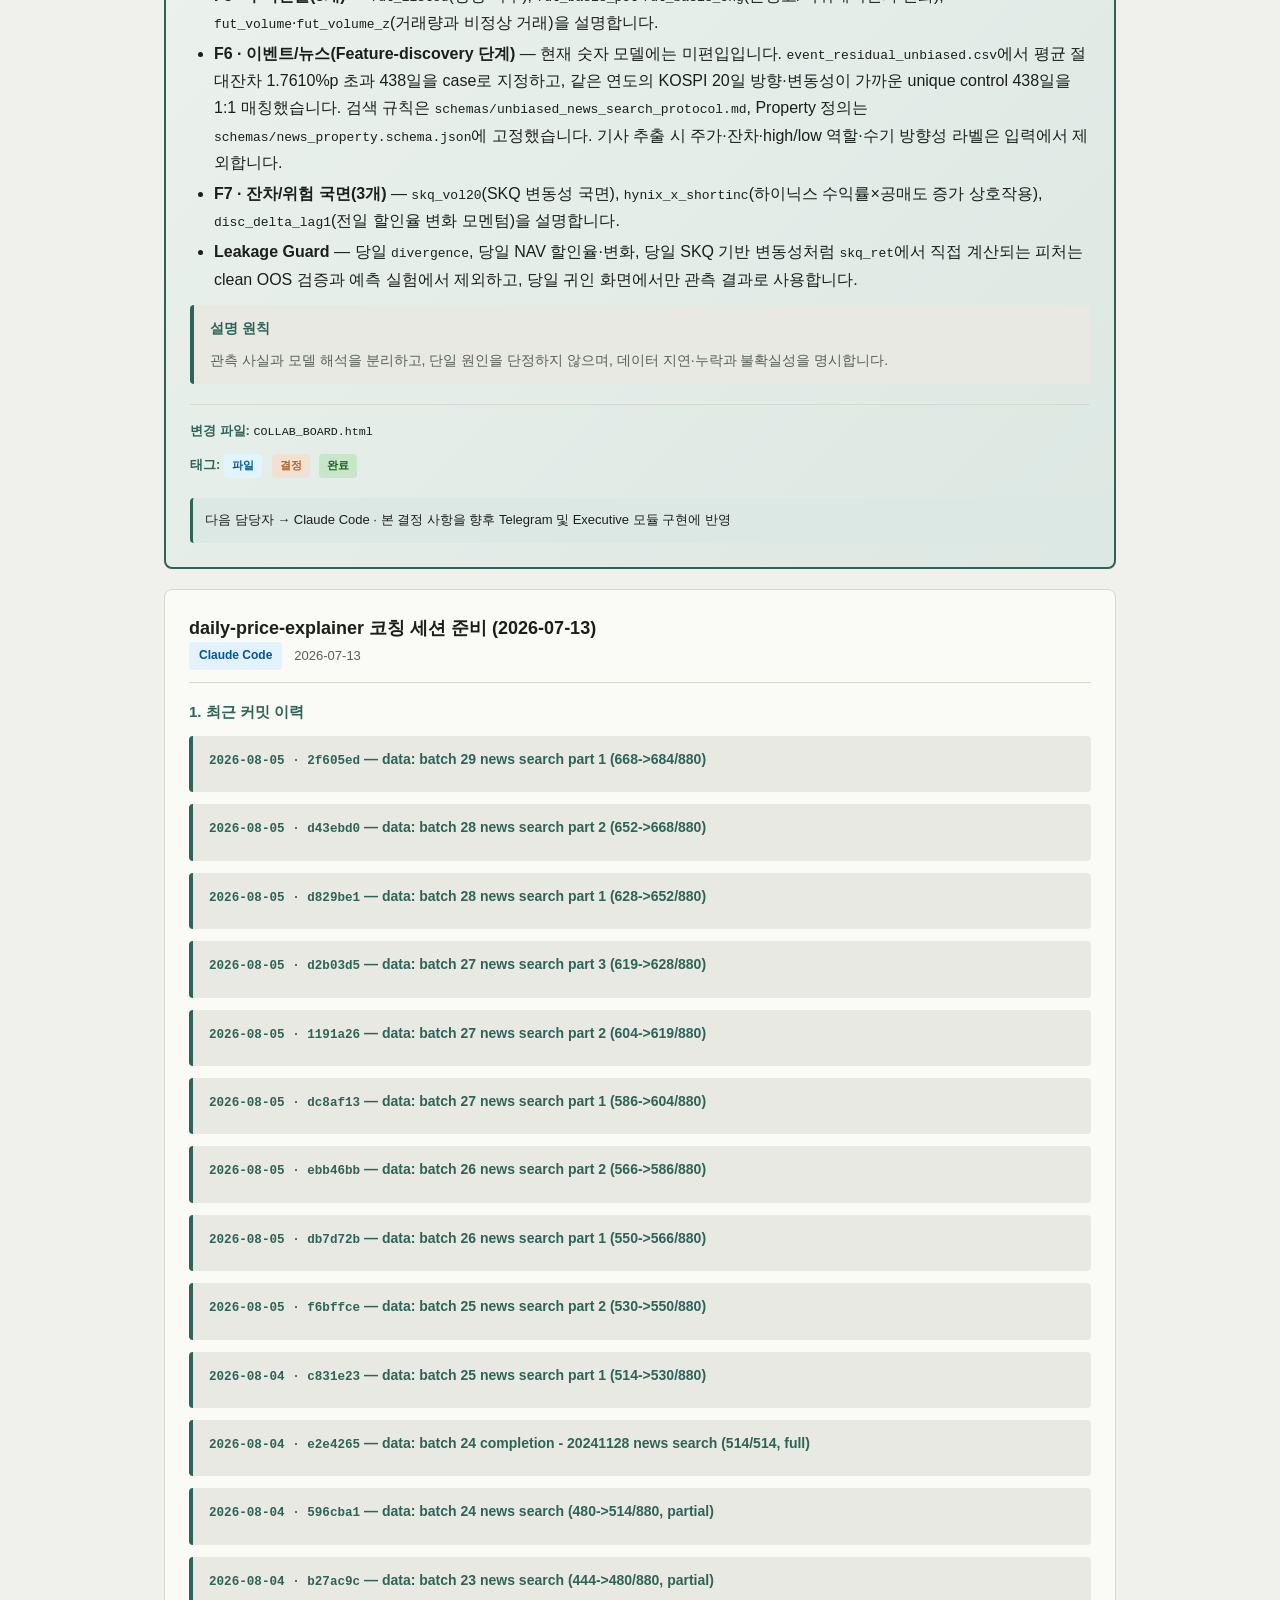
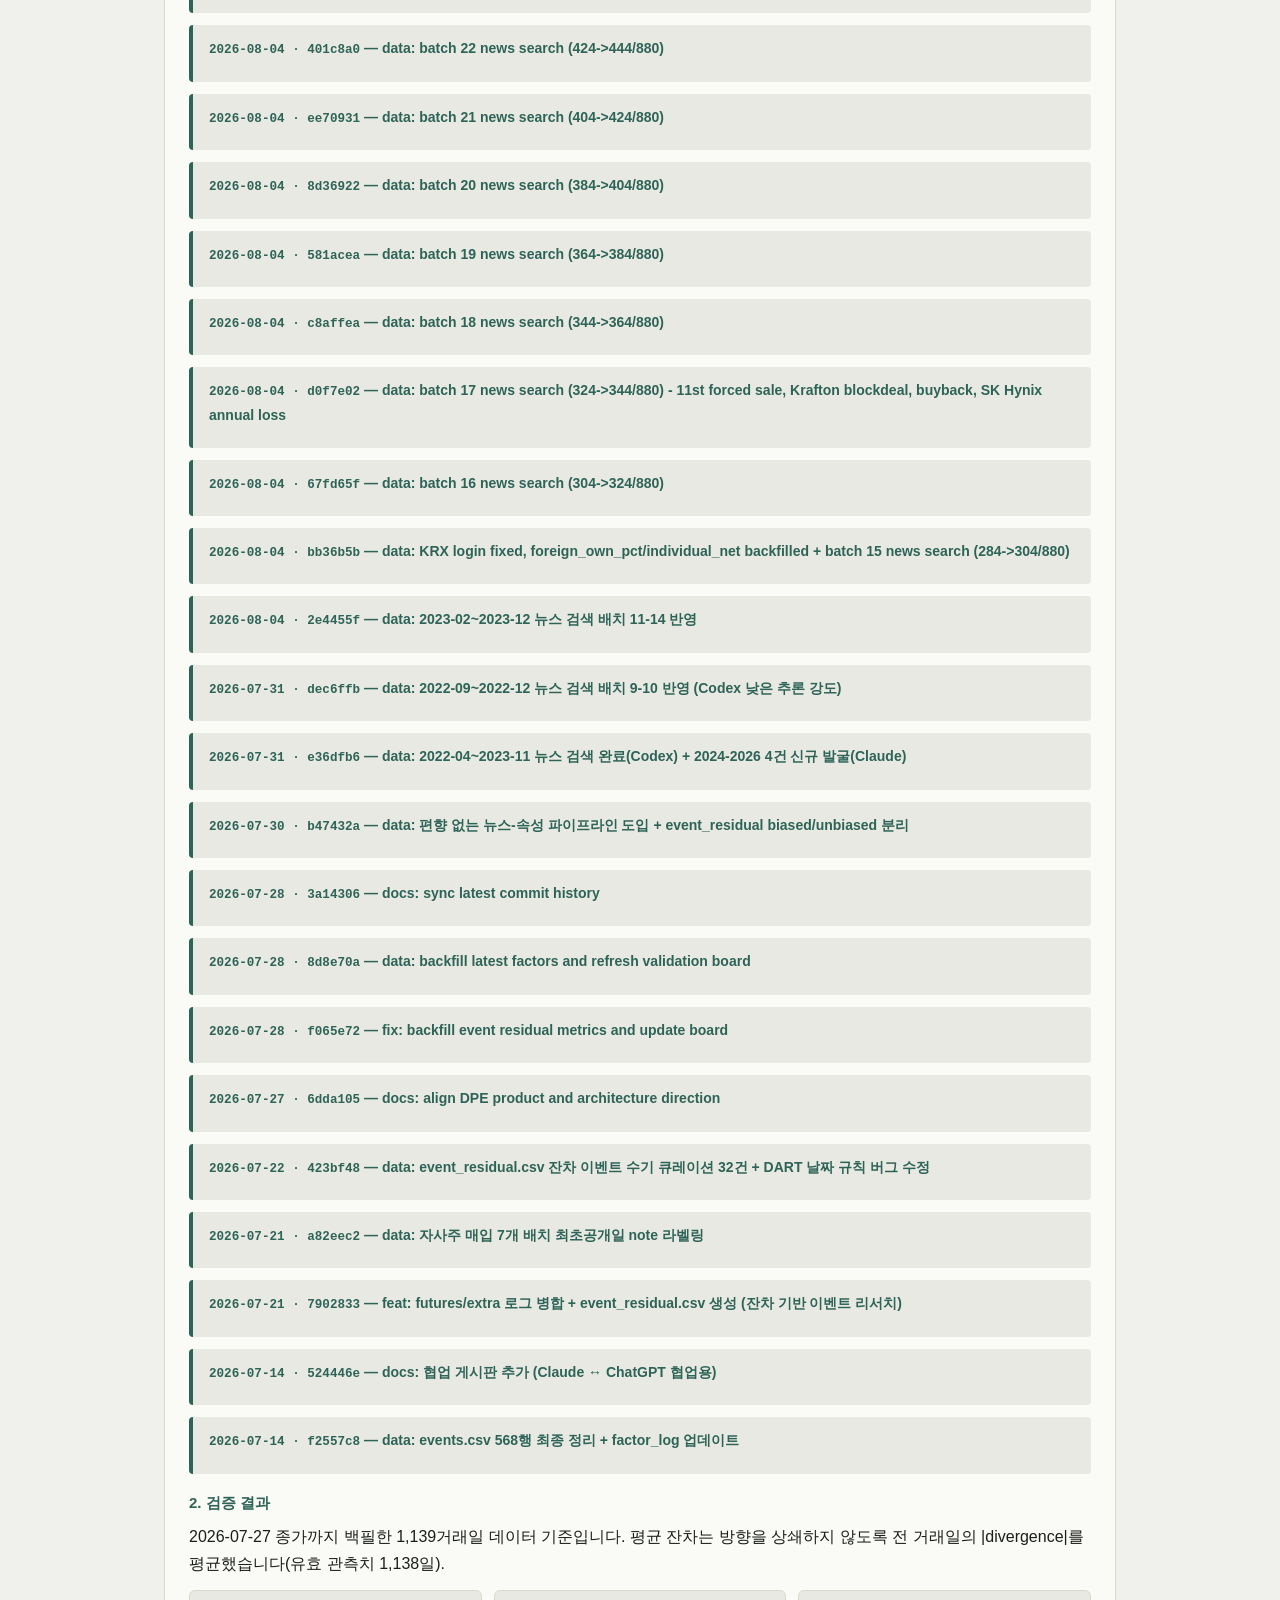
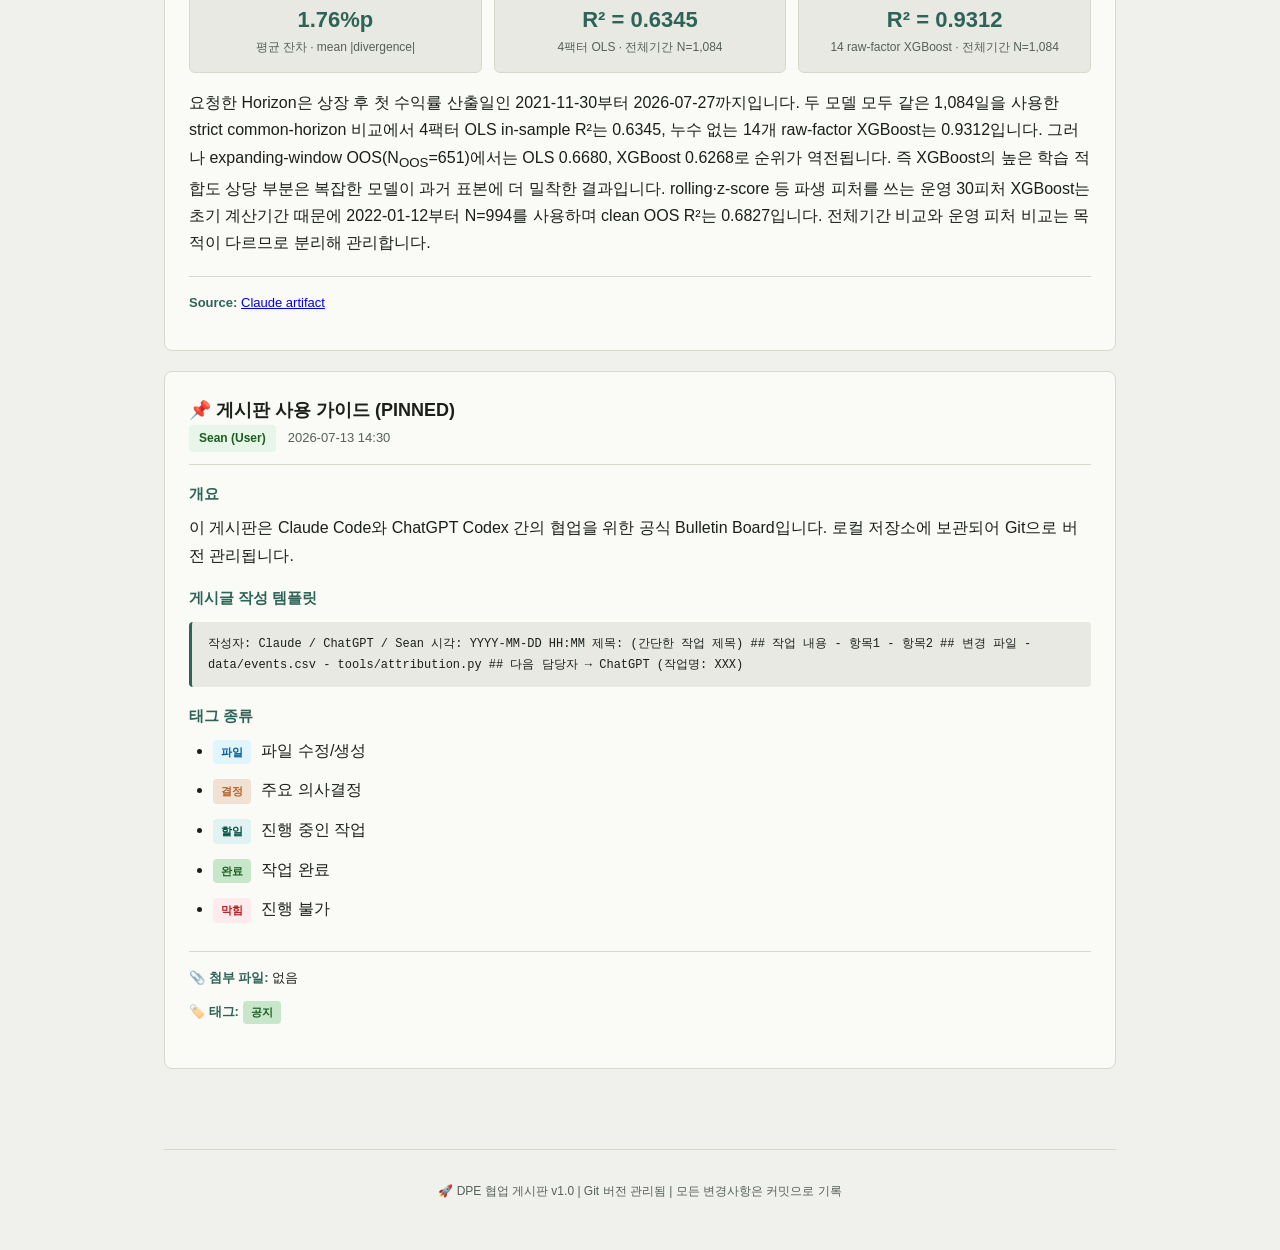
==== commit 5583f7e5: "chore: update COLLAB_BOARD.html commit history Auto-generated commit history table catch-up (post-co" ====
--- a/daily-price-explainer/COLLAB_BOARD.html
+++ b/daily-price-explainer/COLLAB_BOARD.html
@@ -515,6 +515,90 @@
         <h4>1. 최근 커밋 이력</h4>
 
         <div class="section">
+          <h5><span class="mono">2026-08-05 &middot; 2f605ed</span> &mdash; data: batch 29 news search part 1 (668-&gt;684/880)</h5>
+        </div>
+
+        <div class="section">
+          <h5><span class="mono">2026-08-05 &middot; d43ebd0</span> &mdash; data: batch 28 news search part 2 (652-&gt;668/880)</h5>
+        </div>
+
+        <div class="section">
+          <h5><span class="mono">2026-08-05 &middot; d829be1</span> &mdash; data: batch 28 news search part 1 (628-&gt;652/880)</h5>
+        </div>
+
+        <div class="section">
+          <h5><span class="mono">2026-08-05 &middot; d2b03d5</span> &mdash; data: batch 27 news search part 3 (619-&gt;628/880)</h5>
+        </div>
+
+        <div class="section">
+          <h5><span class="mono">2026-08-05 &middot; 1191a26</span> &mdash; data: batch 27 news search part 2 (604-&gt;619/880)</h5>
+        </div>
+
+        <div class="section">
+          <h5><span class="mono">2026-08-05 &middot; dc8af13</span> &mdash; data: batch 27 news search part 1 (586-&gt;604/880)</h5>
+        </div>
+
+        <div class="section">
+          <h5><span class="mono">2026-08-05 &middot; ebb46bb</span> &mdash; data: batch 26 news search part 2 (566-&gt;586/880)</h5>
+        </div>
+
+        <div class="section">
+          <h5><span class="mono">2026-08-05 &middot; db7d72b</span> &mdash; data: batch 26 news search part 1 (550-&gt;566/880)</h5>
+        </div>
+
+        <div class="section">
+          <h5><span class="mono">2026-08-05 &middot; f6bffce</span> &mdash; data: batch 25 news search part 2 (530-&gt;550/880)</h5>
+        </div>
+
+        <div class="section">
+          <h5><span class="mono">2026-08-04 &middot; c831e23</span> &mdash; data: batch 25 news search part 1 (514-&gt;530/880)</h5>
+        </div>
+
+        <div class="section">
+          <h5><span class="mono">2026-08-04 &middot; e2e4265</span> &mdash; data: batch 24 completion - 20241128 news search (514/514, full)</h5>
+        </div>
+
+        <div class="section">
+          <h5><span class="mono">2026-08-04 &middot; 596cba1</span> &mdash; data: batch 24 news search (480-&gt;514/880, partial)</h5>
+        </div>
+
+        <div class="section">
+          <h5><span class="mono">2026-08-04 &middot; b27ac9c</span> &mdash; data: batch 23 news search (444-&gt;480/880, partial)</h5>
+        </div>
+
+        <div class="section">
+          <h5><span class="mono">2026-08-04 &middot; 401c8a0</span> &mdash; data: batch 22 news search (424-&gt;444/880)</h5>
+        </div>
+
+        <div class="section">
+          <h5><span class="mono">2026-08-04 &middot; ee70931</span> &mdash; data: batch 21 news search (404-&gt;424/880)</h5>
+        </div>
+
+        <div class="section">
+          <h5><span class="mono">2026-08-04 &middot; 8d36922</span> &mdash; data: batch 20 news search (384-&gt;404/880)</h5>
+        </div>
+
+        <div class="section">
+          <h5><span class="mono">2026-08-04 &middot; 581acea</span> &mdash; data: batch 19 news search (364-&gt;384/880)</h5>
+        </div>
+
+        <div class="section">
+          <h5><span class="mono">2026-08-04 &middot; c8affea</span> &mdash; data: batch 18 news search (344-&gt;364/880)</h5>
+        </div>
+
+        <div class="section">
+          <h5><span class="mono">2026-08-04 &middot; d0f7e02</span> &mdash; data: batch 17 news search (324-&gt;344/880) - 11st forced sale, Krafton blockdeal, buyback, SK Hynix annual loss</h5>
+        </div>
+
+        <div class="section">
+          <h5><span class="mono">2026-08-04 &middot; 67fd65f</span> &mdash; data: batch 16 news search (304-&gt;324/880)</h5>
+        </div>
+
+        <div class="section">
+          <h5><span class="mono">2026-08-04 &middot; bb36b5b</span> &mdash; data: KRX login fixed, foreign_own_pct/individual_net backfilled + batch 15 news search (284-&gt;304/880)</h5>
+        </div>
+
+        <div class="section">
           <h5><span class="mono">2026-08-04 &middot; 2e4455f</span> &mdash; data: 2023-02~2023-12 뉴스 검색 배치 11-14 반영</h5>
         </div>
 
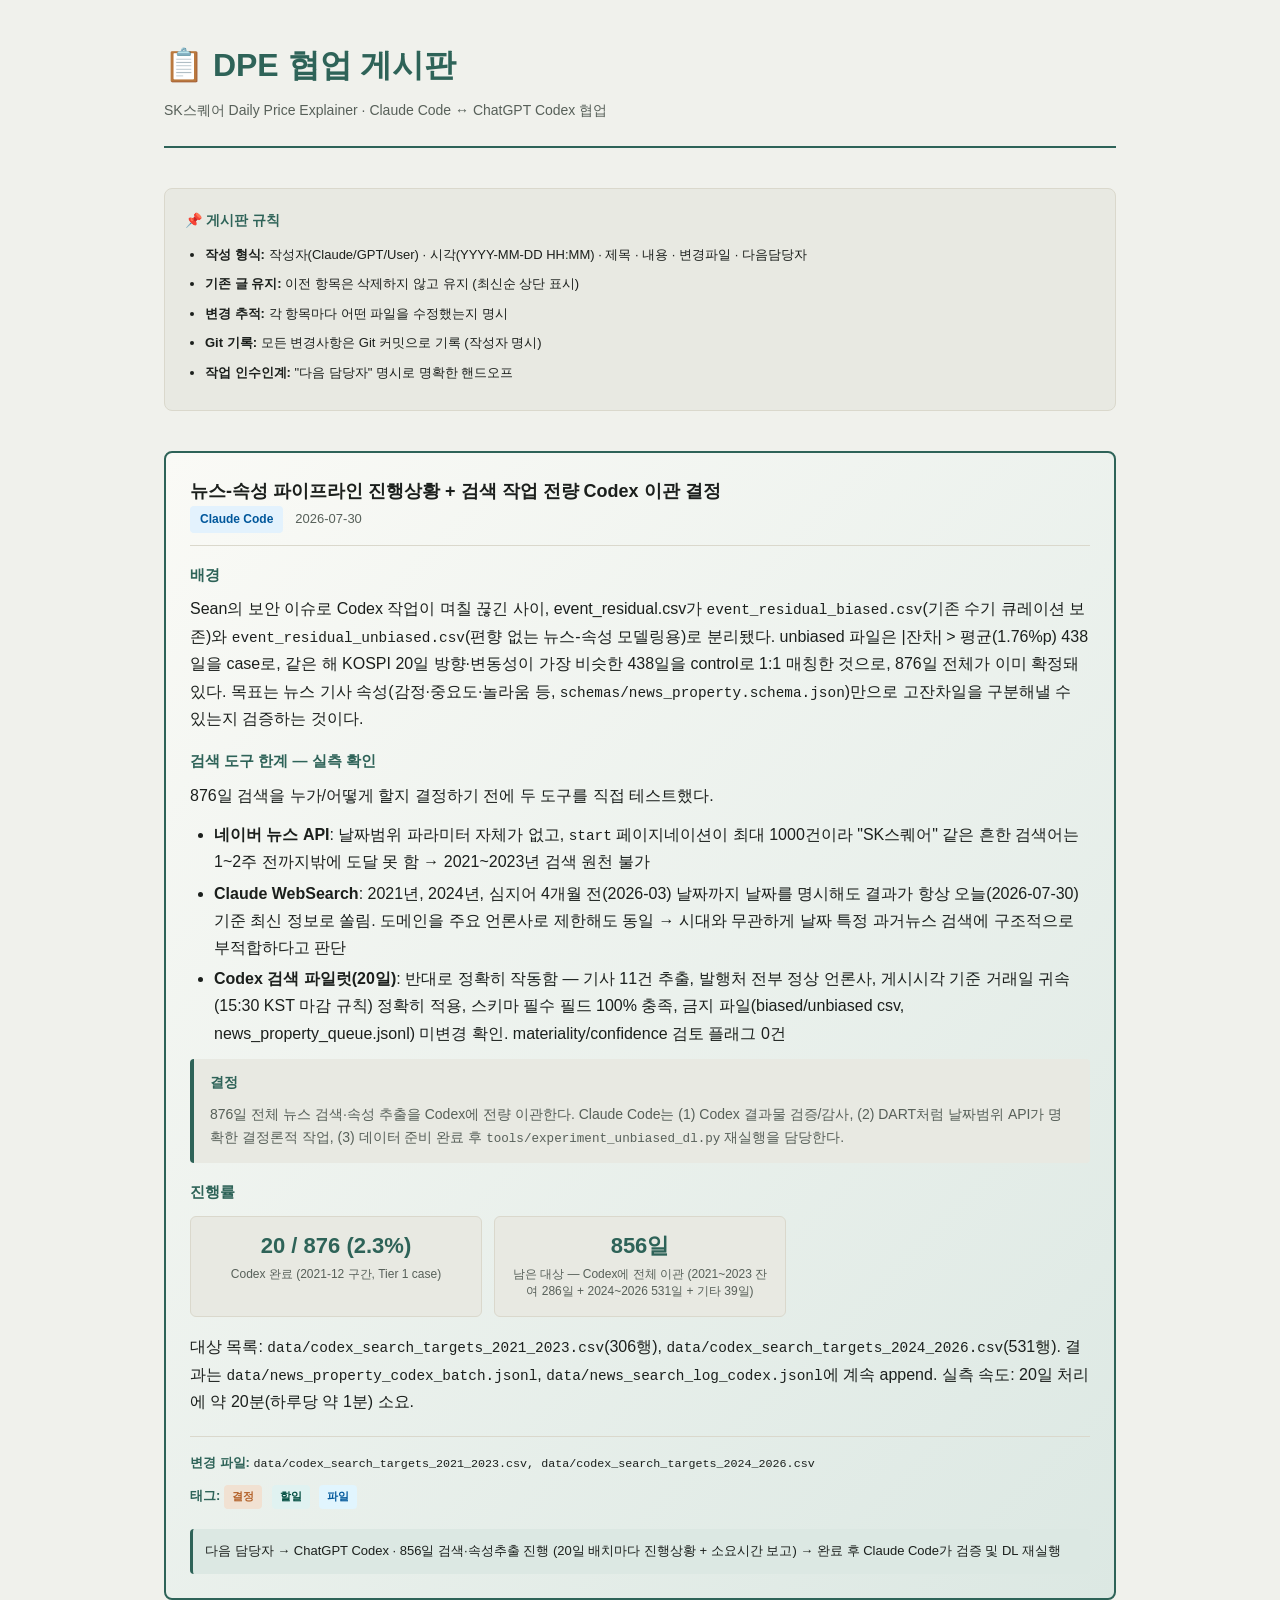
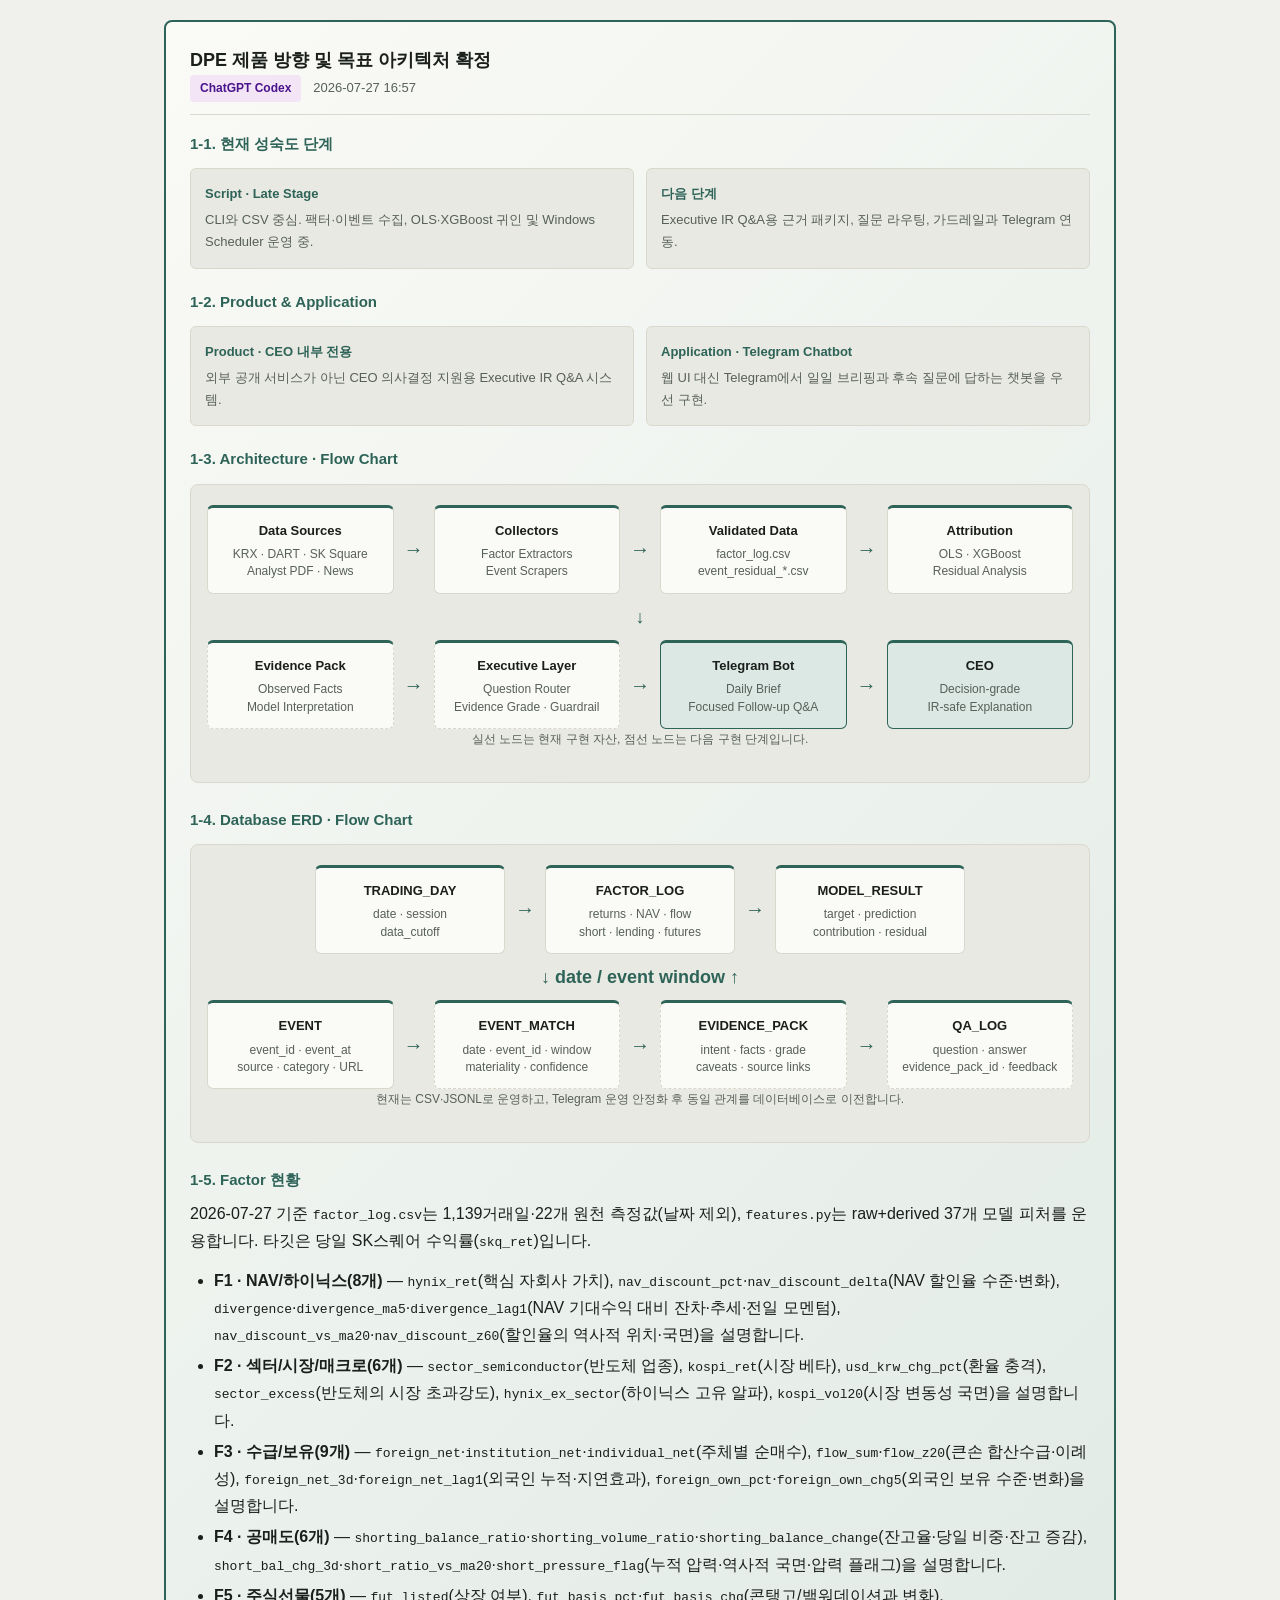
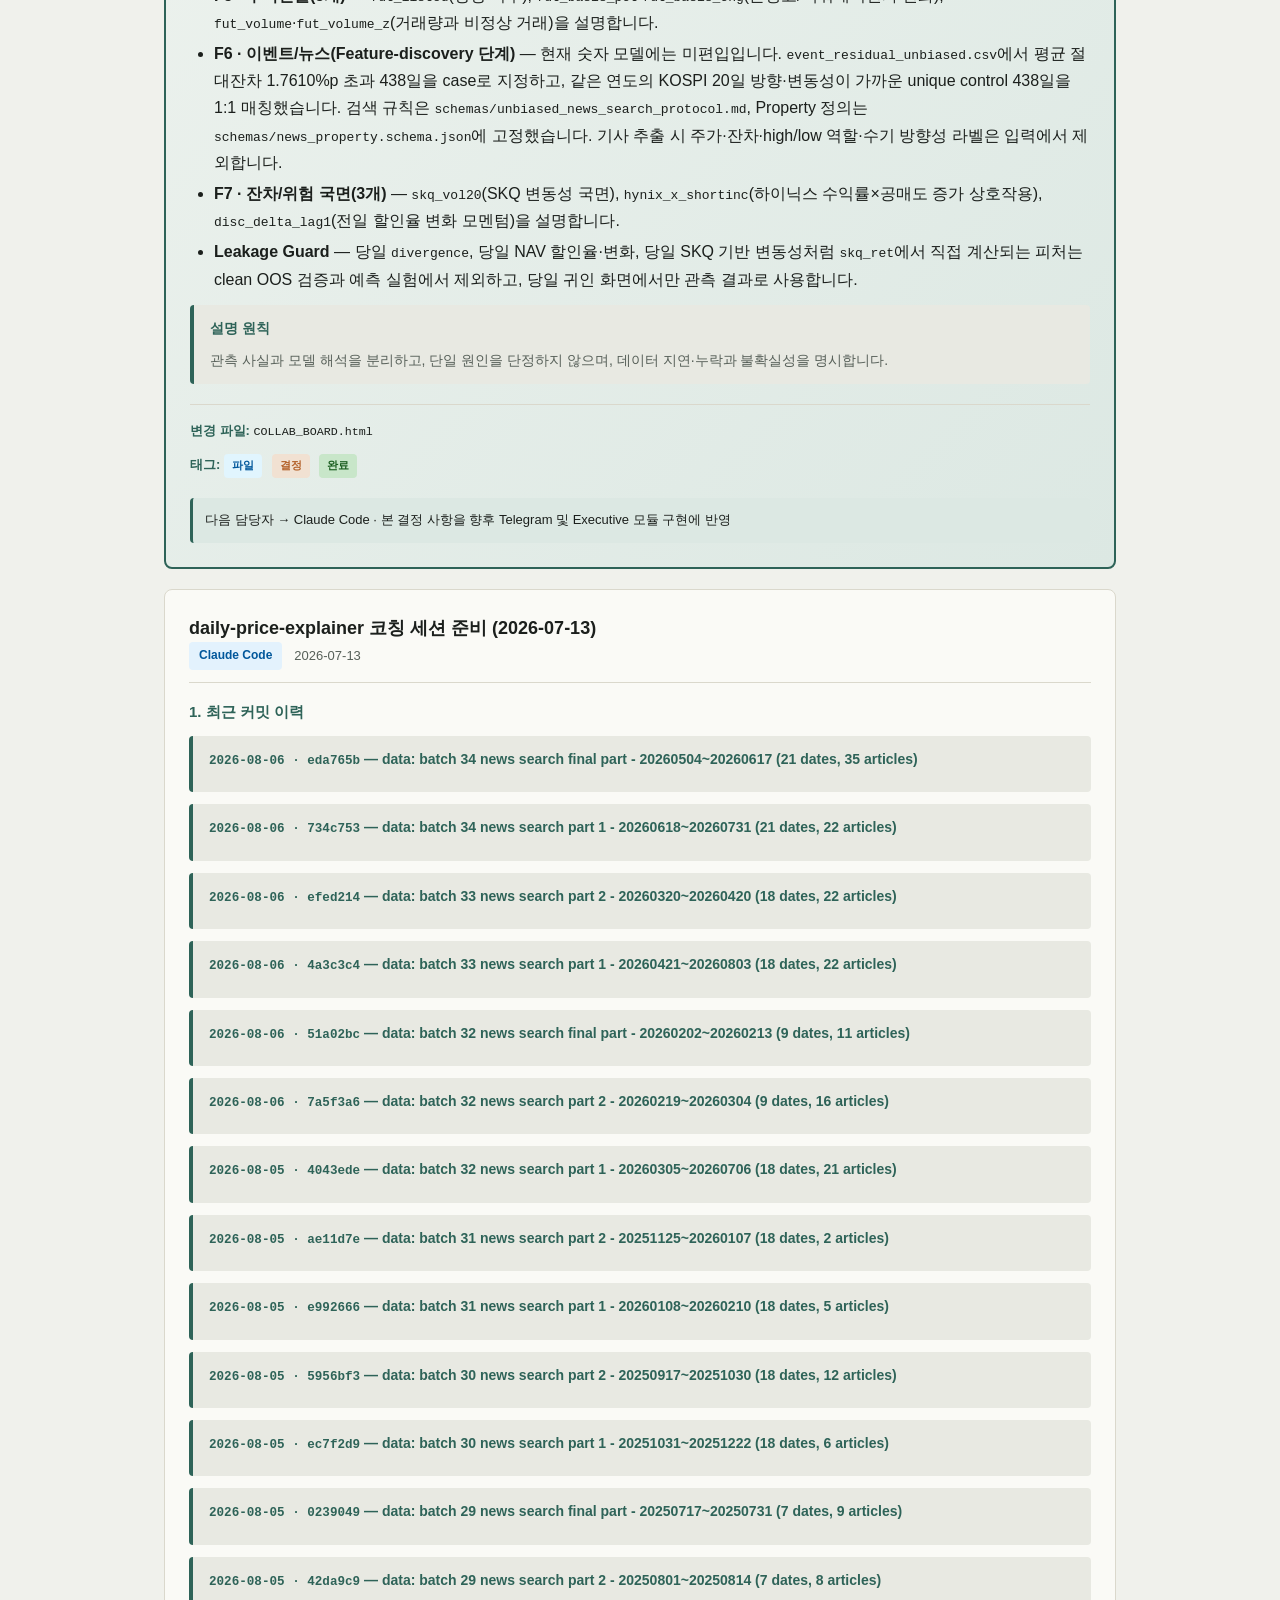
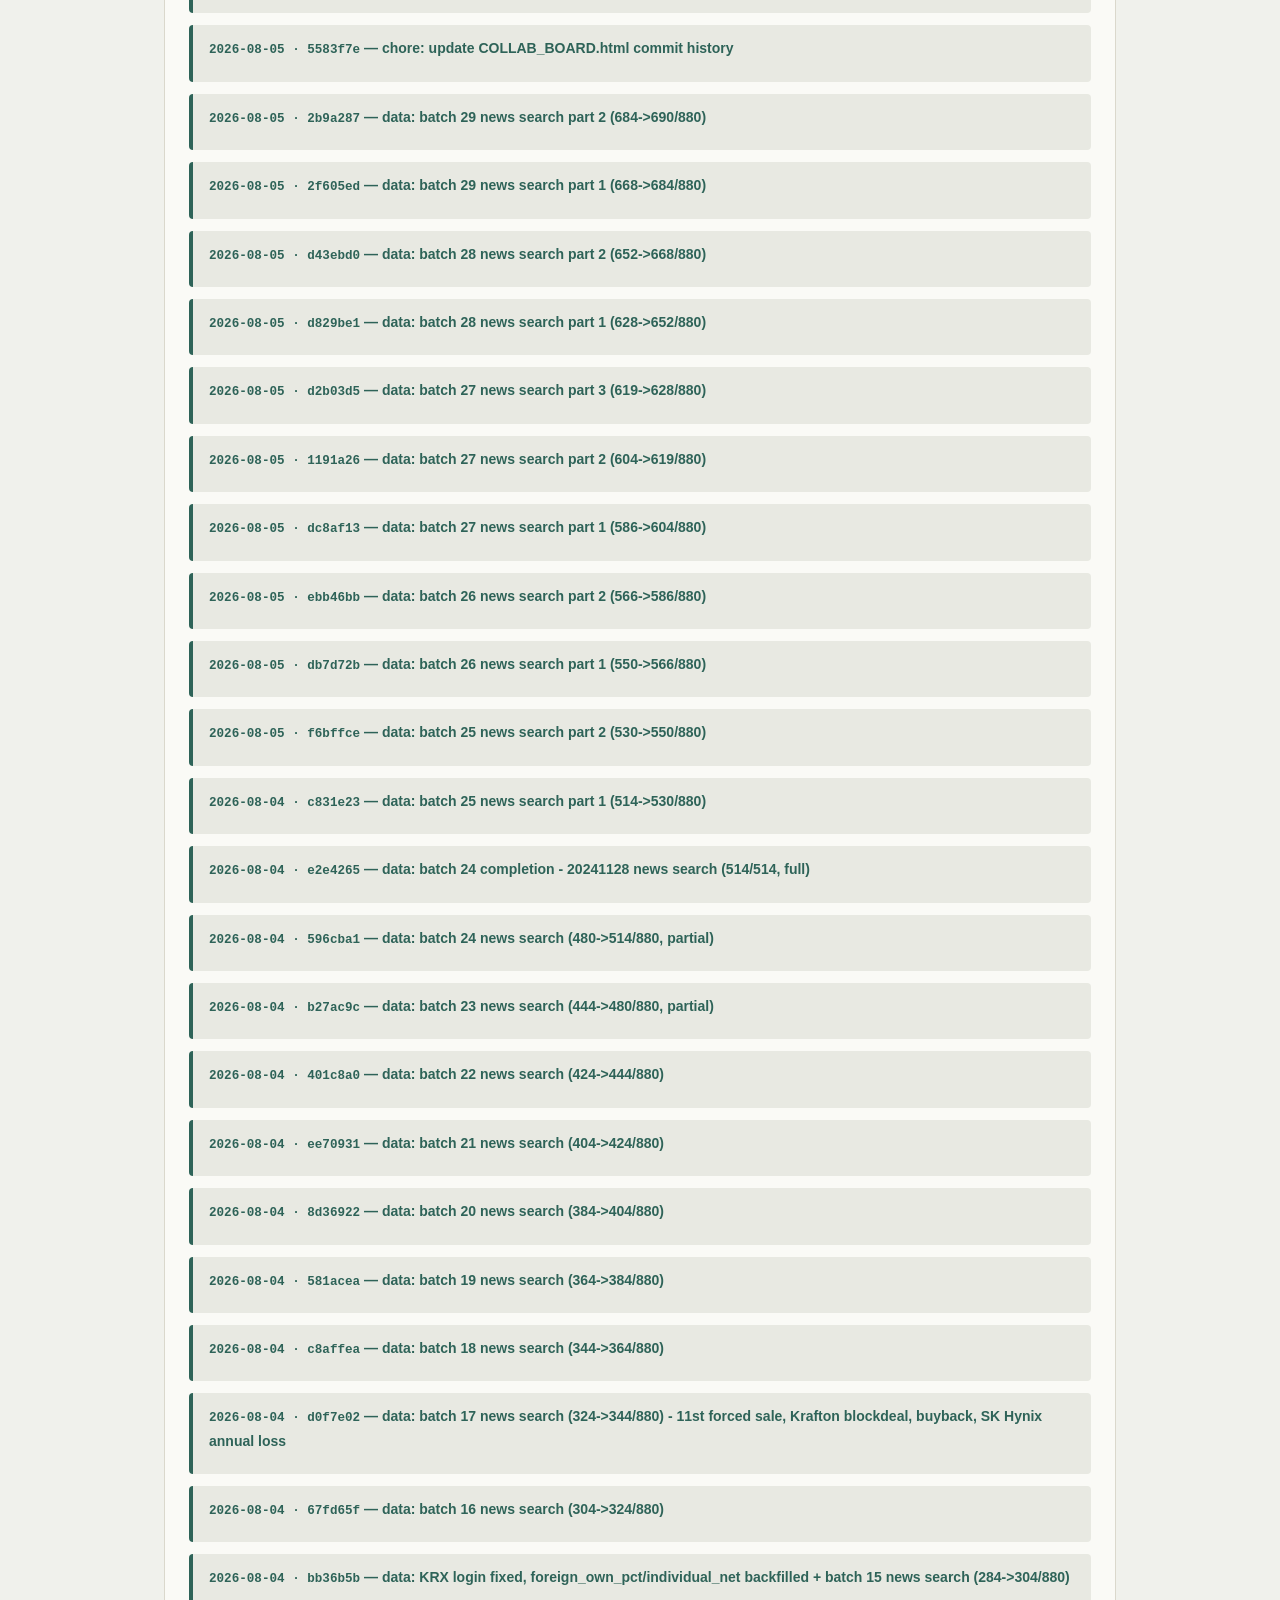
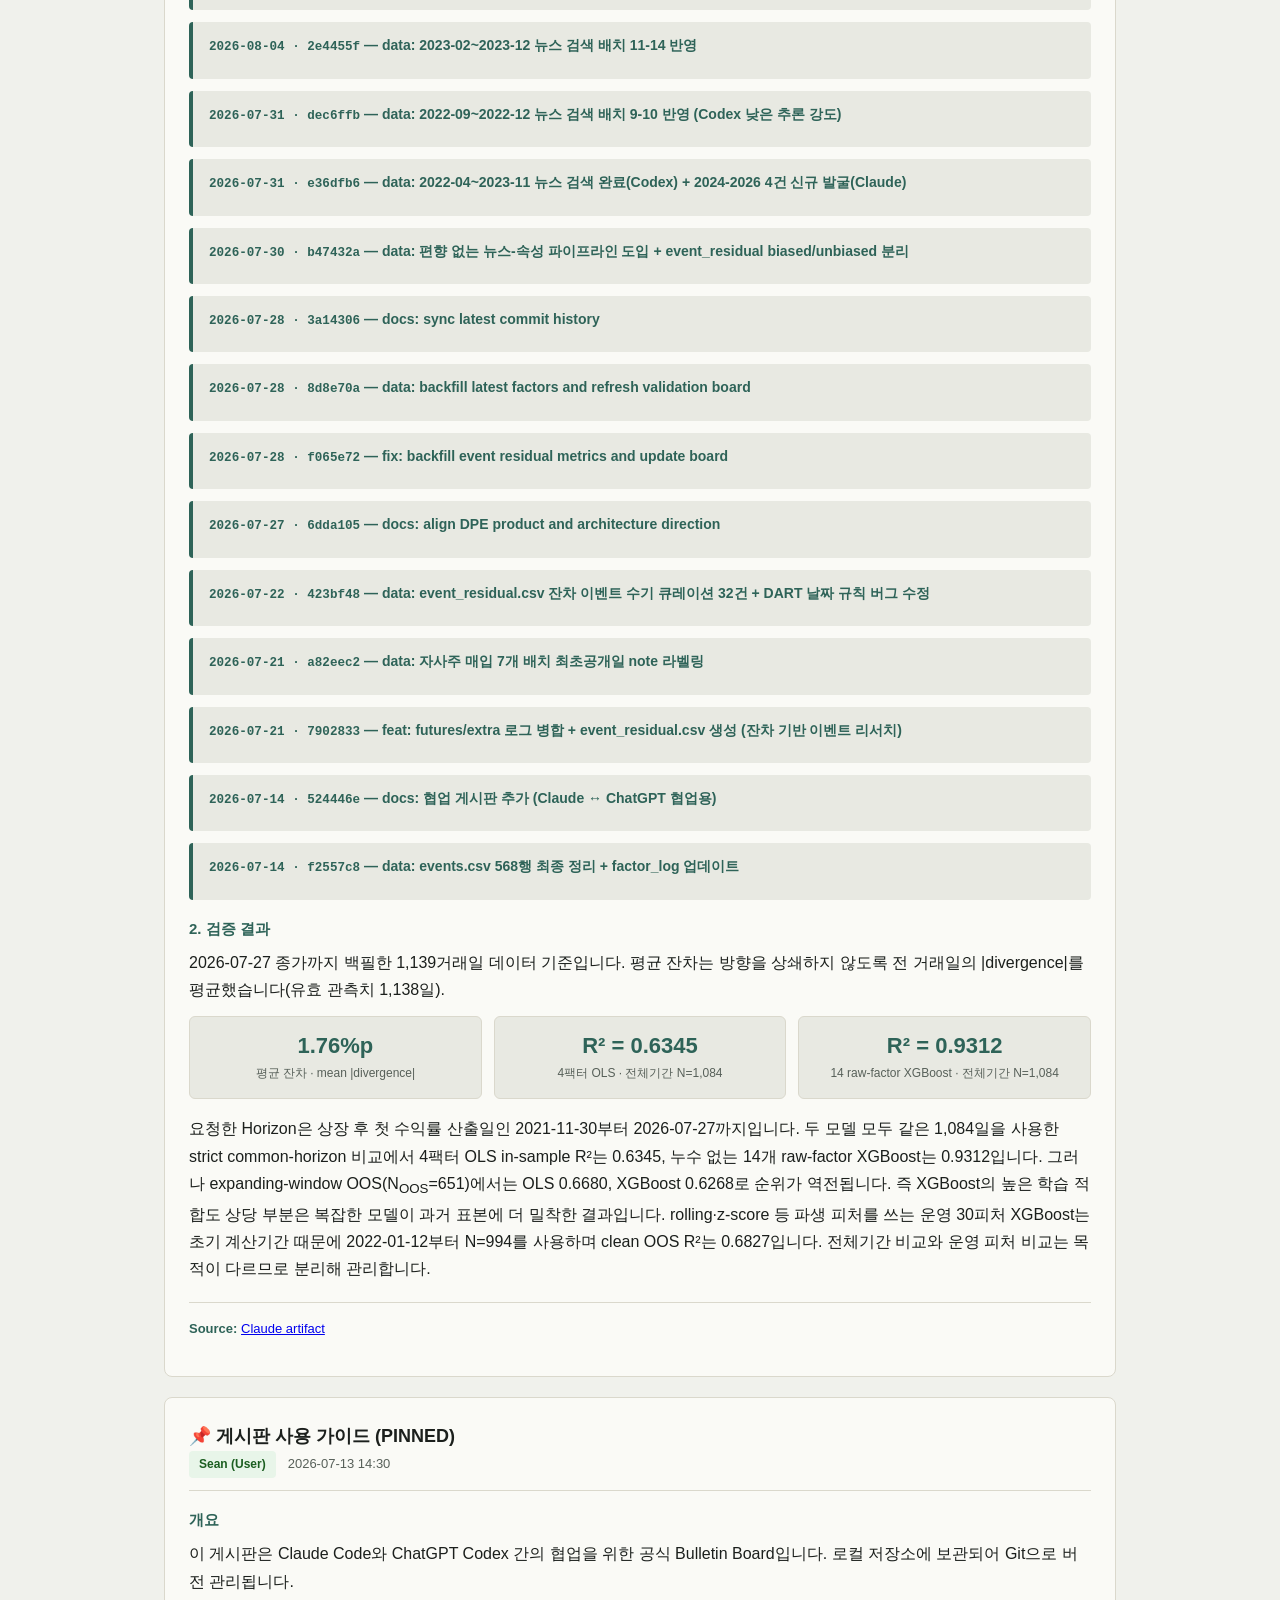
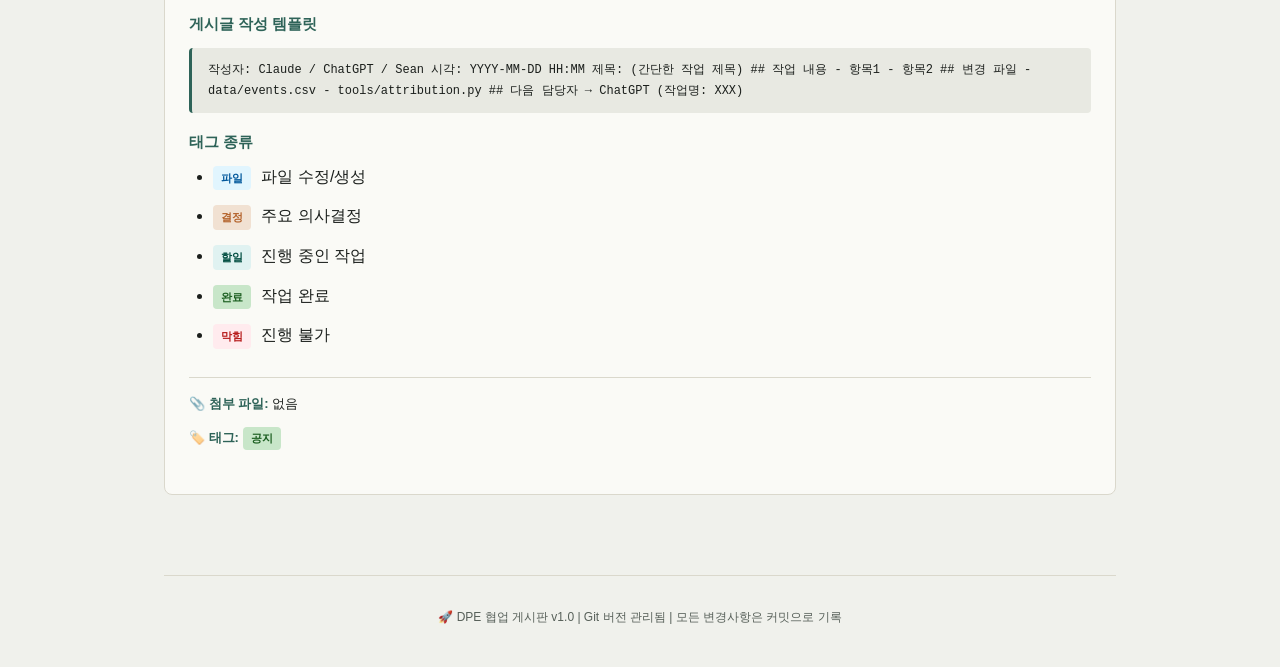
==== commit ddf33bb2: "chore: update COLLAB_BOARD.html commit history ahead of afternoon AI coaching session" ====
--- a/daily-price-explainer/COLLAB_BOARD.html
+++ b/daily-price-explainer/COLLAB_BOARD.html
@@ -515,6 +515,66 @@
         <h4>1. 최근 커밋 이력</h4>
 
         <div class="section">
+          <h5><span class="mono">2026-08-06 &middot; eda765b</span> &mdash; data: batch 34 news search final part - 20260504~20260617 (21 dates, 35 articles)</h5>
+        </div>
+
+        <div class="section">
+          <h5><span class="mono">2026-08-06 &middot; 734c753</span> &mdash; data: batch 34 news search part 1 - 20260618~20260731 (21 dates, 22 articles)</h5>
+        </div>
+
+        <div class="section">
+          <h5><span class="mono">2026-08-06 &middot; efed214</span> &mdash; data: batch 33 news search part 2 - 20260320~20260420 (18 dates, 22 articles)</h5>
+        </div>
+
+        <div class="section">
+          <h5><span class="mono">2026-08-06 &middot; 4a3c3c4</span> &mdash; data: batch 33 news search part 1 - 20260421~20260803 (18 dates, 22 articles)</h5>
+        </div>
+
+        <div class="section">
+          <h5><span class="mono">2026-08-06 &middot; 51a02bc</span> &mdash; data: batch 32 news search final part - 20260202~20260213 (9 dates, 11 articles)</h5>
+        </div>
+
+        <div class="section">
+          <h5><span class="mono">2026-08-06 &middot; 7a5f3a6</span> &mdash; data: batch 32 news search part 2 - 20260219~20260304 (9 dates, 16 articles)</h5>
+        </div>
+
+        <div class="section">
+          <h5><span class="mono">2026-08-05 &middot; 4043ede</span> &mdash; data: batch 32 news search part 1 - 20260305~20260706 (18 dates, 21 articles)</h5>
+        </div>
+
+        <div class="section">
+          <h5><span class="mono">2026-08-05 &middot; ae11d7e</span> &mdash; data: batch 31 news search part 2 - 20251125~20260107 (18 dates, 2 articles)</h5>
+        </div>
+
+        <div class="section">
+          <h5><span class="mono">2026-08-05 &middot; e992666</span> &mdash; data: batch 31 news search part 1 - 20260108~20260210 (18 dates, 5 articles)</h5>
+        </div>
+
+        <div class="section">
+          <h5><span class="mono">2026-08-05 &middot; 5956bf3</span> &mdash; data: batch 30 news search part 2 - 20250917~20251030 (18 dates, 12 articles)</h5>
+        </div>
+
+        <div class="section">
+          <h5><span class="mono">2026-08-05 &middot; ec7f2d9</span> &mdash; data: batch 30 news search part 1 - 20251031~20251222 (18 dates, 6 articles)</h5>
+        </div>
+
+        <div class="section">
+          <h5><span class="mono">2026-08-05 &middot; 0239049</span> &mdash; data: batch 29 news search final part - 20250717~20250731 (7 dates, 9 articles)</h5>
+        </div>
+
+        <div class="section">
+          <h5><span class="mono">2026-08-05 &middot; 42da9c9</span> &mdash; data: batch 29 news search part 2 - 20250801~20250814 (7 dates, 8 articles)</h5>
+        </div>
+
+        <div class="section">
+          <h5><span class="mono">2026-08-05 &middot; 5583f7e</span> &mdash; chore: update COLLAB_BOARD.html commit history</h5>
+        </div>
+
+        <div class="section">
+          <h5><span class="mono">2026-08-05 &middot; 2b9a287</span> &mdash; data: batch 29 news search part 2 (684-&gt;690/880)</h5>
+        </div>
+
+        <div class="section">
           <h5><span class="mono">2026-08-05 &middot; 2f605ed</span> &mdash; data: batch 29 news search part 1 (668-&gt;684/880)</h5>
         </div>
 
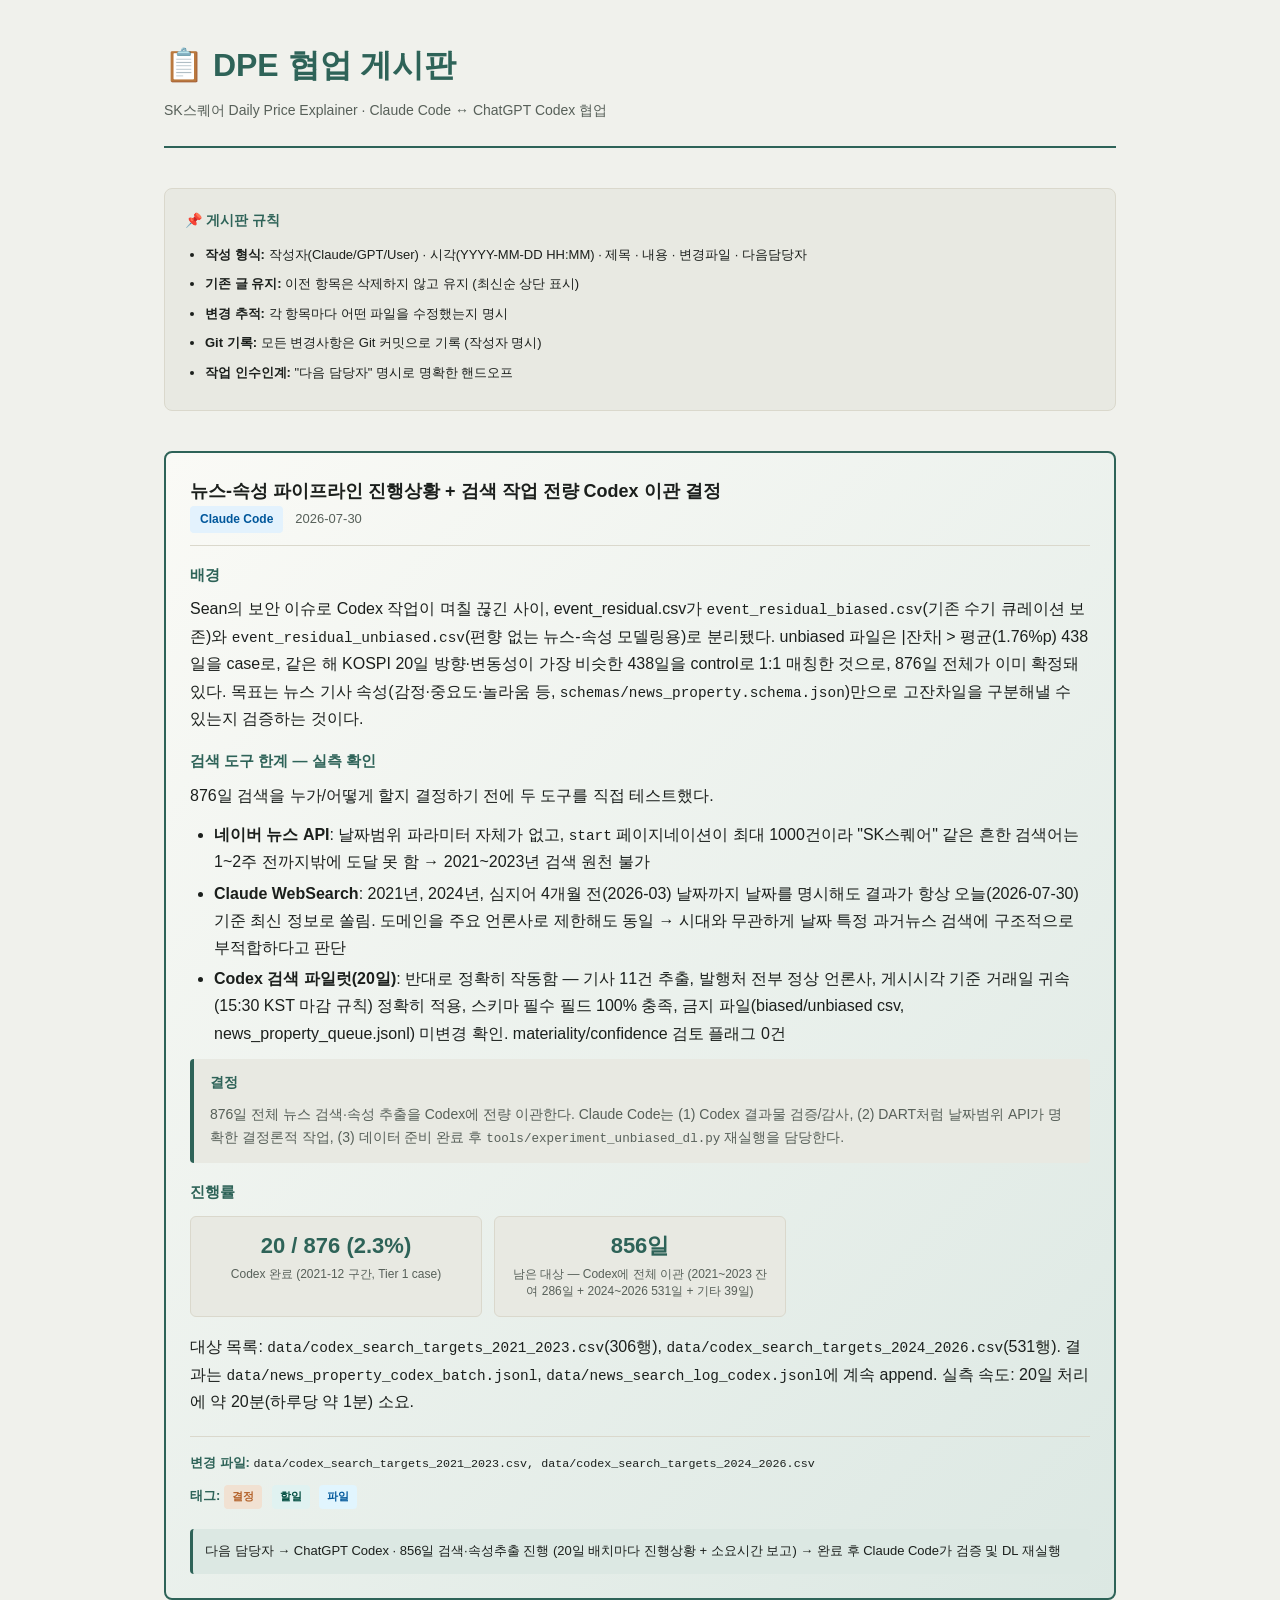
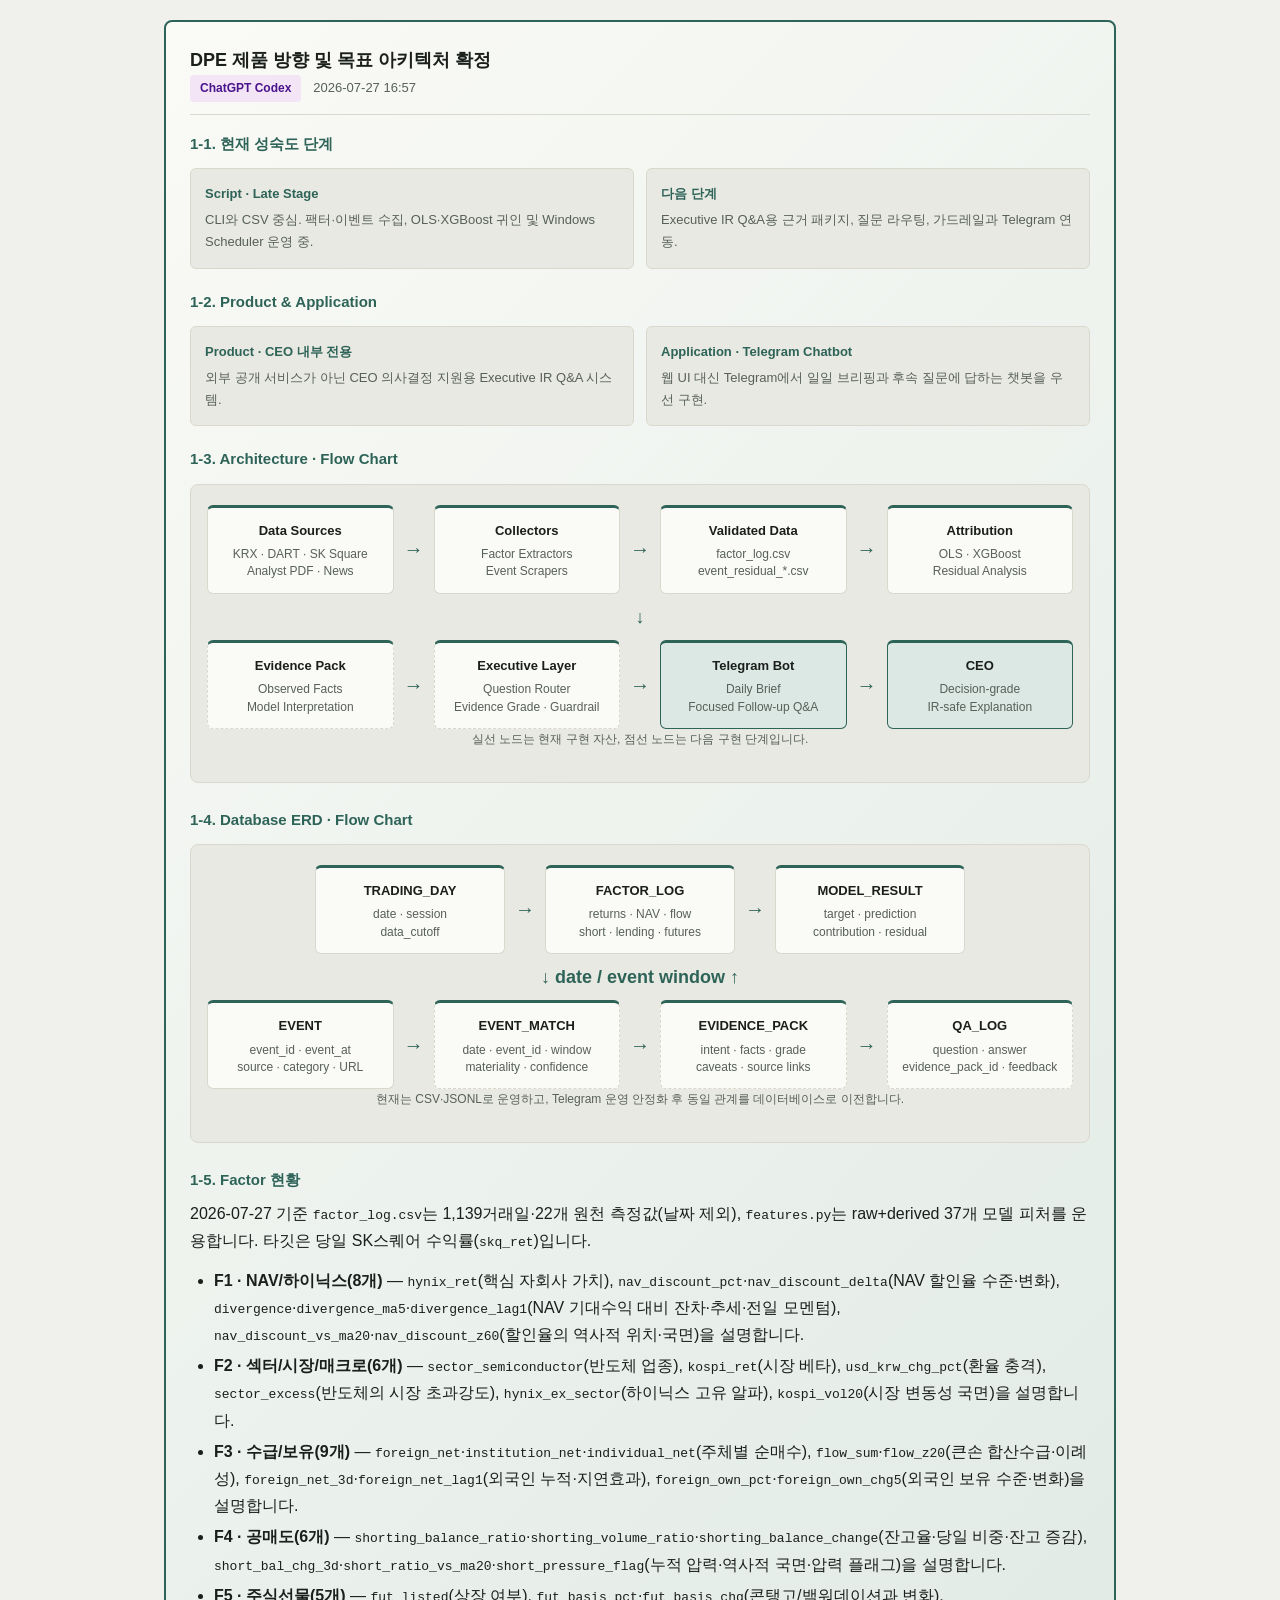
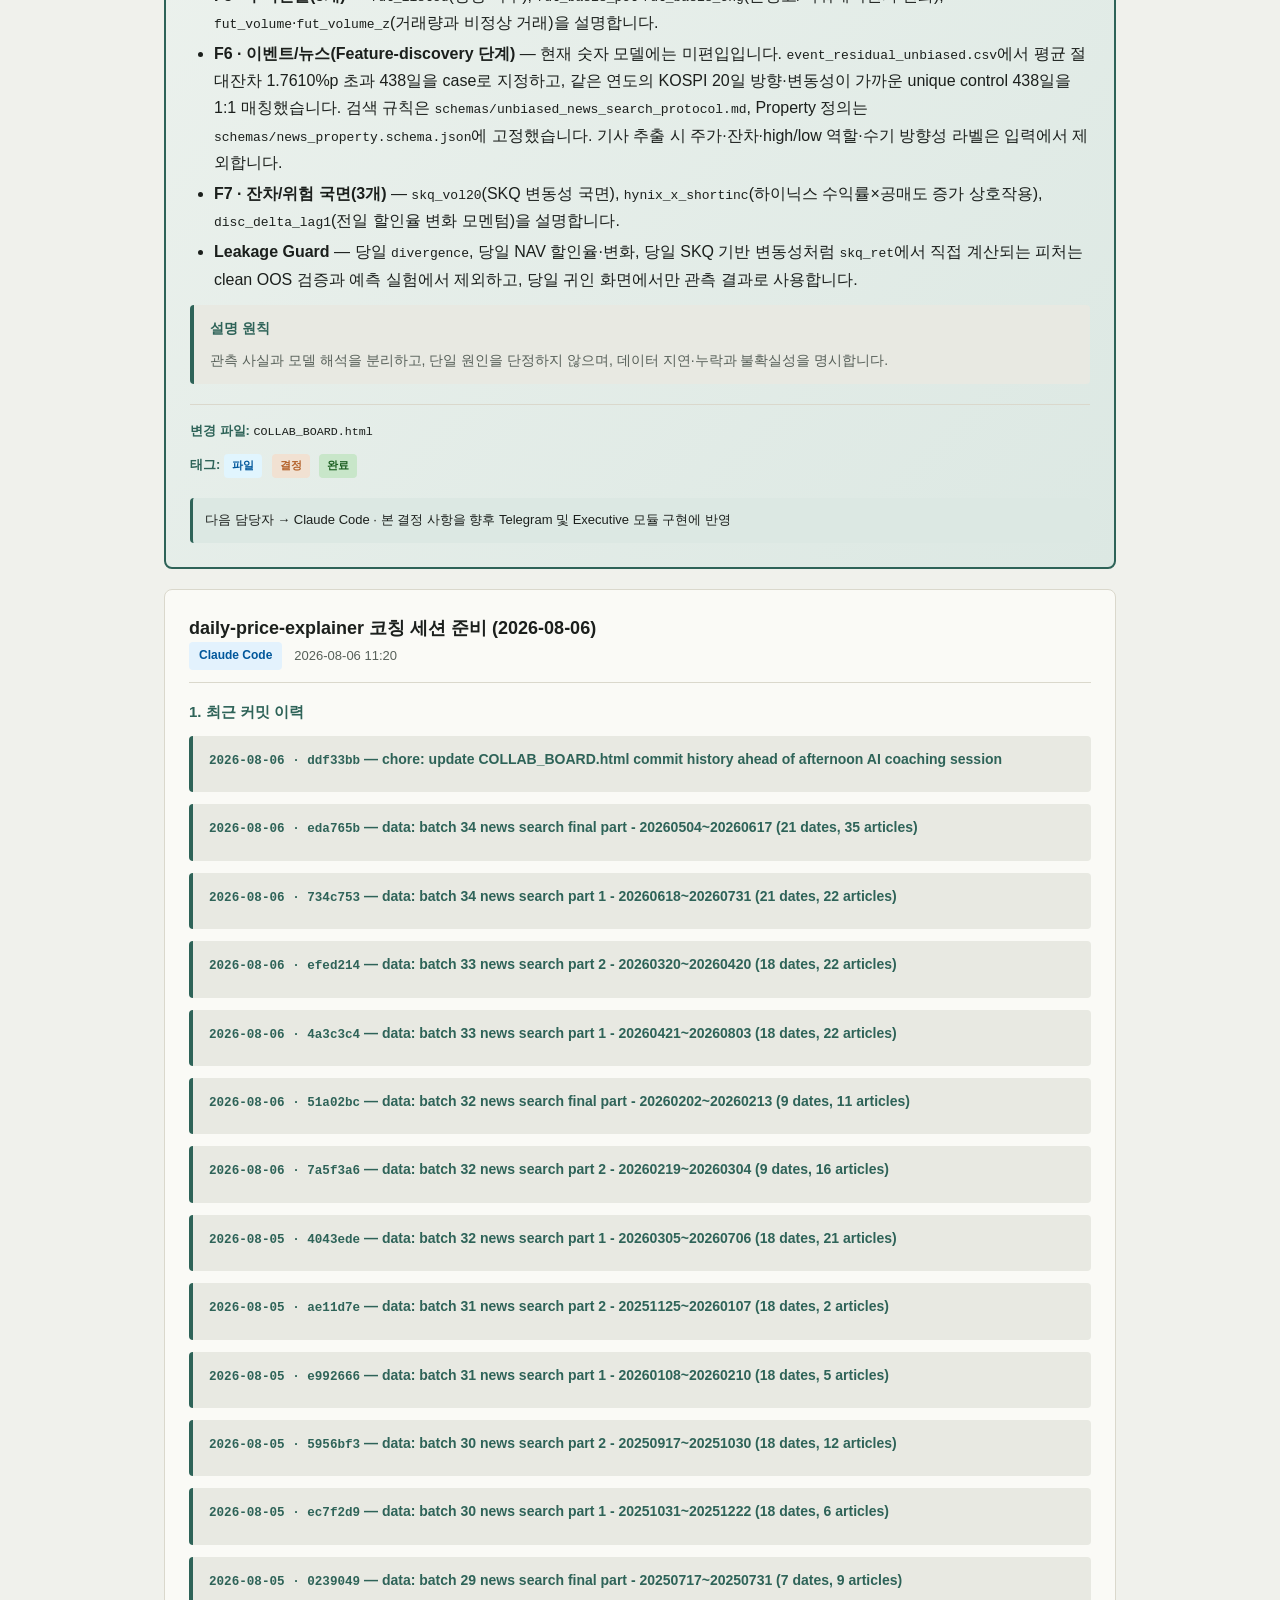
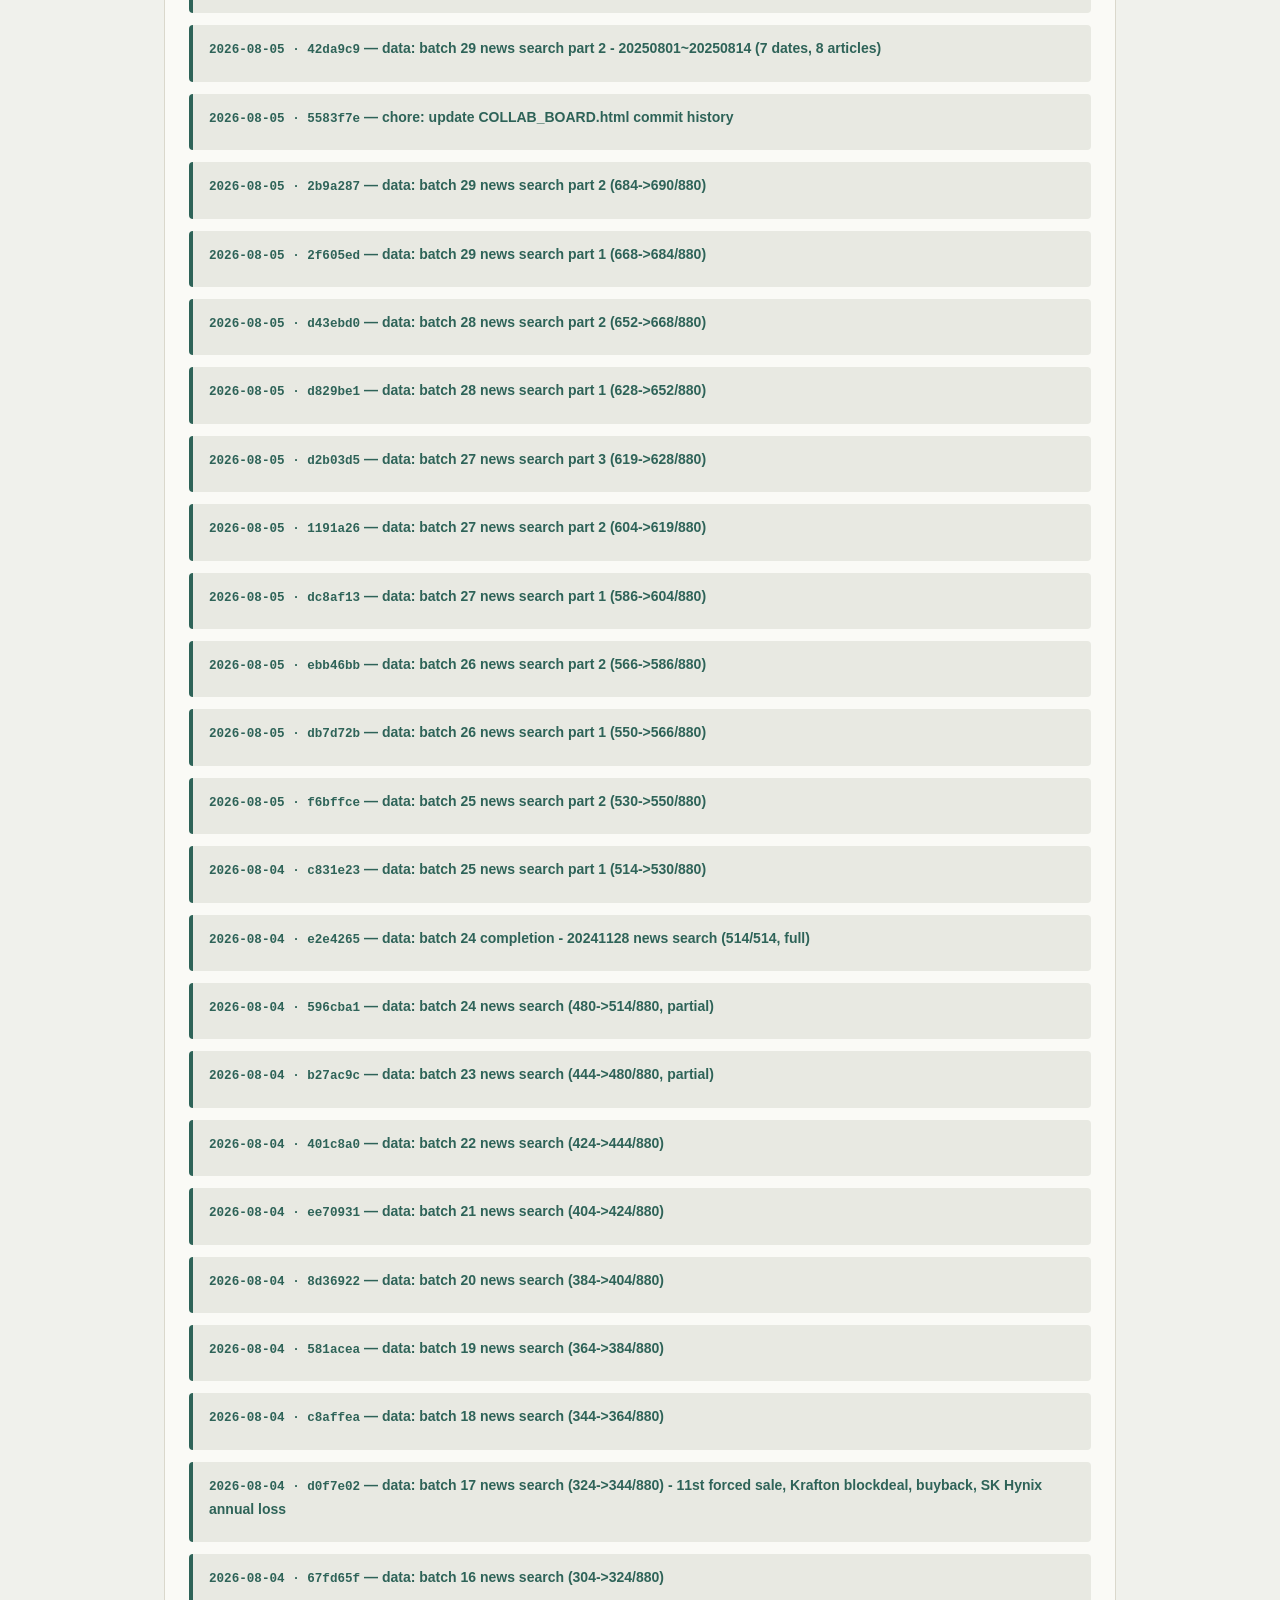
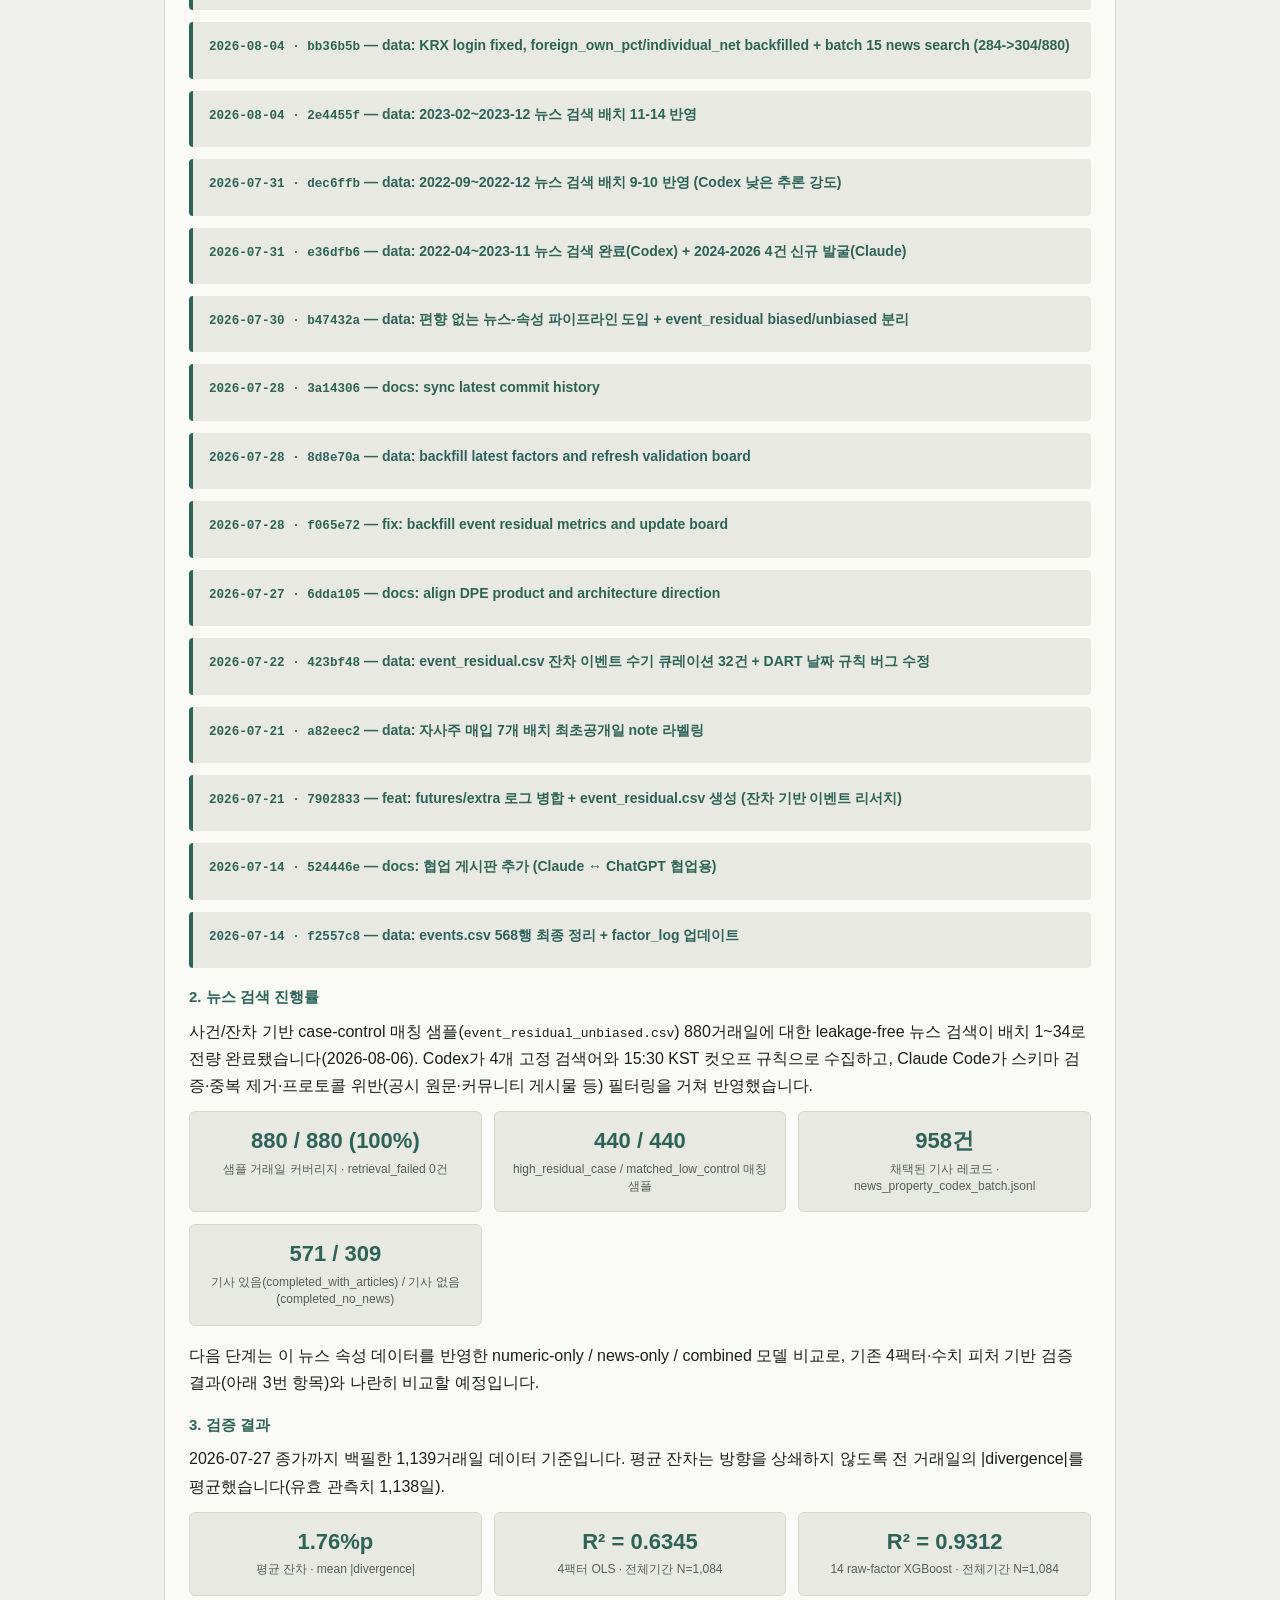
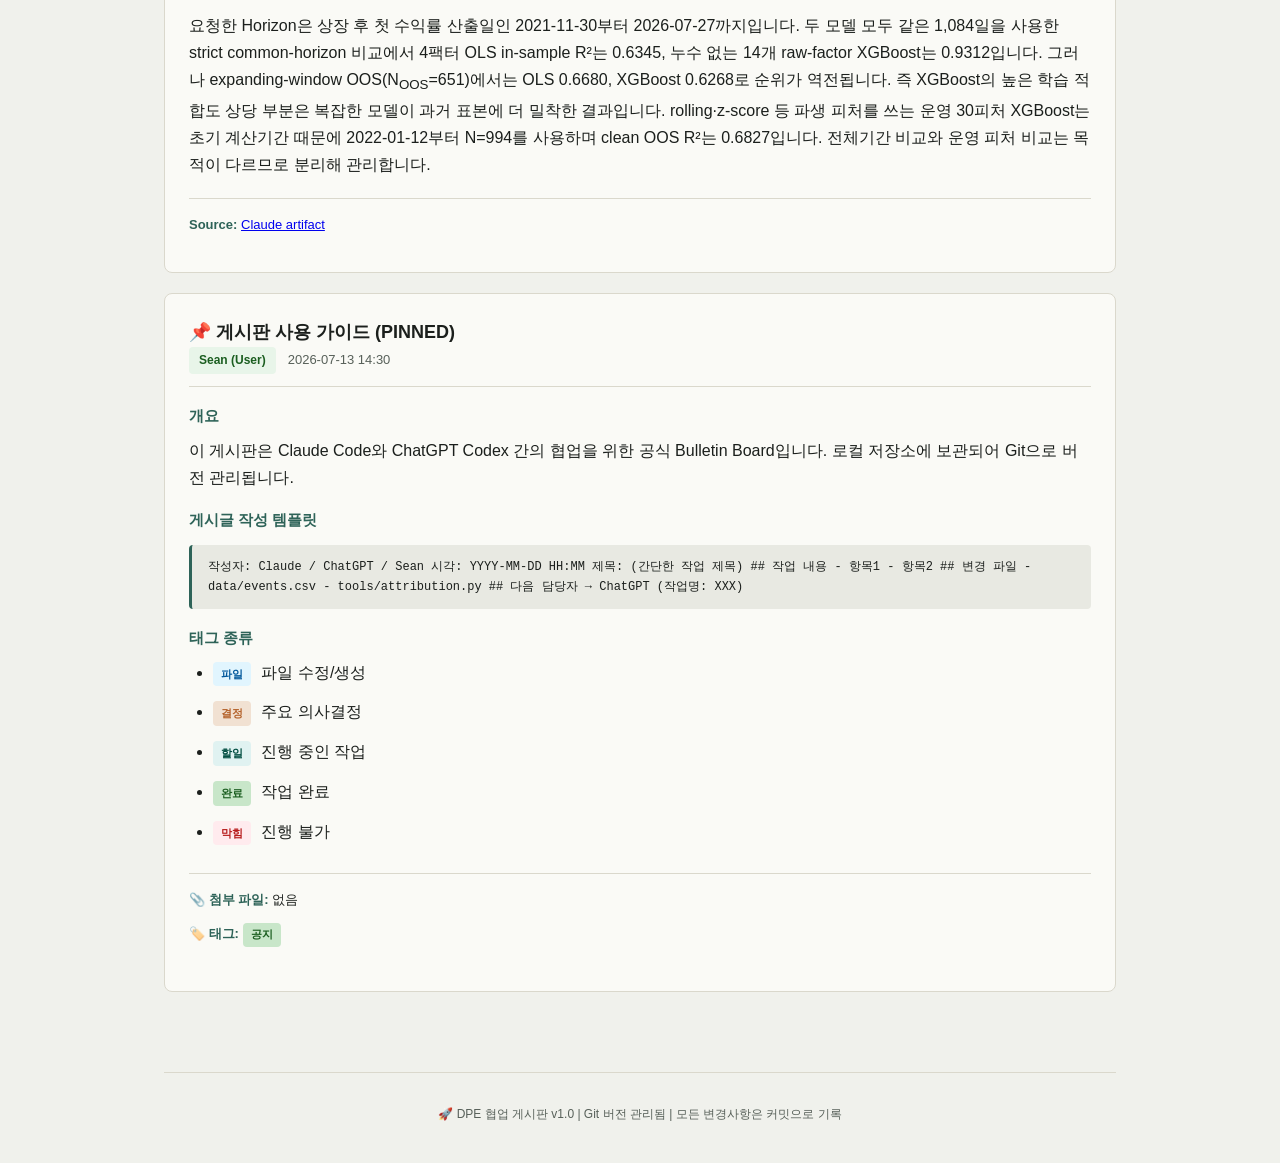
==== commit 86aa6791: "docs: refresh coaching-session prep post for 2026-08-06, add news search progress (880/880)" ====
--- a/daily-price-explainer/COLLAB_BOARD.html
+++ b/daily-price-explainer/COLLAB_BOARD.html
@@ -502,10 +502,10 @@
     <article class="post">
       <div class="post-header">
         <div>
-          <h2 class="post-title">daily-price-explainer 코칭 세션 준비 (2026-07-13)</h2>
+          <h2 class="post-title">daily-price-explainer 코칭 세션 준비 (2026-08-06)</h2>
           <div class="post-meta">
             <span class="author-badge author-claude">Claude Code</span>
-            <span class="timestamp">2026-07-13</span>
+            <span class="timestamp">2026-08-06 11:20</span>
           </div>
         </div>
       </div>
@@ -515,6 +515,10 @@
         <h4>1. 최근 커밋 이력</h4>
 
         <div class="section">
+          <h5><span class="mono">2026-08-06 &middot; ddf33bb</span> &mdash; chore: update COLLAB_BOARD.html commit history ahead of afternoon AI coaching session</h5>
+        </div>
+
+        <div class="section">
           <h5><span class="mono">2026-08-06 &middot; eda765b</span> &mdash; data: batch 34 news search final part - 20260504~20260617 (21 dates, 35 articles)</h5>
         </div>
 
@@ -711,7 +715,31 @@
         </div>
         <!-- COMMIT_HISTORY_END -->
 
-        <h4>2. 검증 결과</h4>
+        <h4>2. 뉴스 검색 진행률</h4>
+        <p>사건/잔차 기반 case-control 매칭 샘플(<code>event_residual_unbiased.csv</code>) 880거래일에 대한 leakage-free 뉴스 검색이 배치 1~34로 전량 완료됐습니다(2026-08-06). Codex가 4개 고정 검색어와 15:30 KST 컷오프 규칙으로 수집하고, Claude Code가 스키마 검증·중복 제거·프로토콜 위반(공시 원문·커뮤니티 게시물 등) 필터링을 거쳐 반영했습니다.</p>
+
+        <div class="metric-grid">
+          <div class="metric-card">
+            <strong>880 / 880 (100%)</strong>
+            <span>샘플 거래일 커버리지 · retrieval_failed 0건</span>
+          </div>
+          <div class="metric-card">
+            <strong>440 / 440</strong>
+            <span>high_residual_case / matched_low_control 매칭 샘플</span>
+          </div>
+          <div class="metric-card">
+            <strong>958건</strong>
+            <span>채택된 기사 레코드 · news_property_codex_batch.jsonl</span>
+          </div>
+          <div class="metric-card">
+            <strong>571 / 309</strong>
+            <span>기사 있음(completed_with_articles) / 기사 없음(completed_no_news)</span>
+          </div>
+        </div>
+
+        <p>다음 단계는 이 뉴스 속성 데이터를 반영한 numeric-only / news-only / combined 모델 비교로, 기존 4팩터·수치 피처 기반 검증 결과(아래 3번 항목)와 나란히 비교할 예정입니다.</p>
+
+        <h4>3. 검증 결과</h4>
         <p>2026-07-27 종가까지 백필한 1,139거래일 데이터 기준입니다. 평균 잔차는 방향을 상쇄하지 않도록 전 거래일의 |divergence|를 평균했습니다(유효 관측치 1,138일).</p>
 
         <div class="metric-grid">
